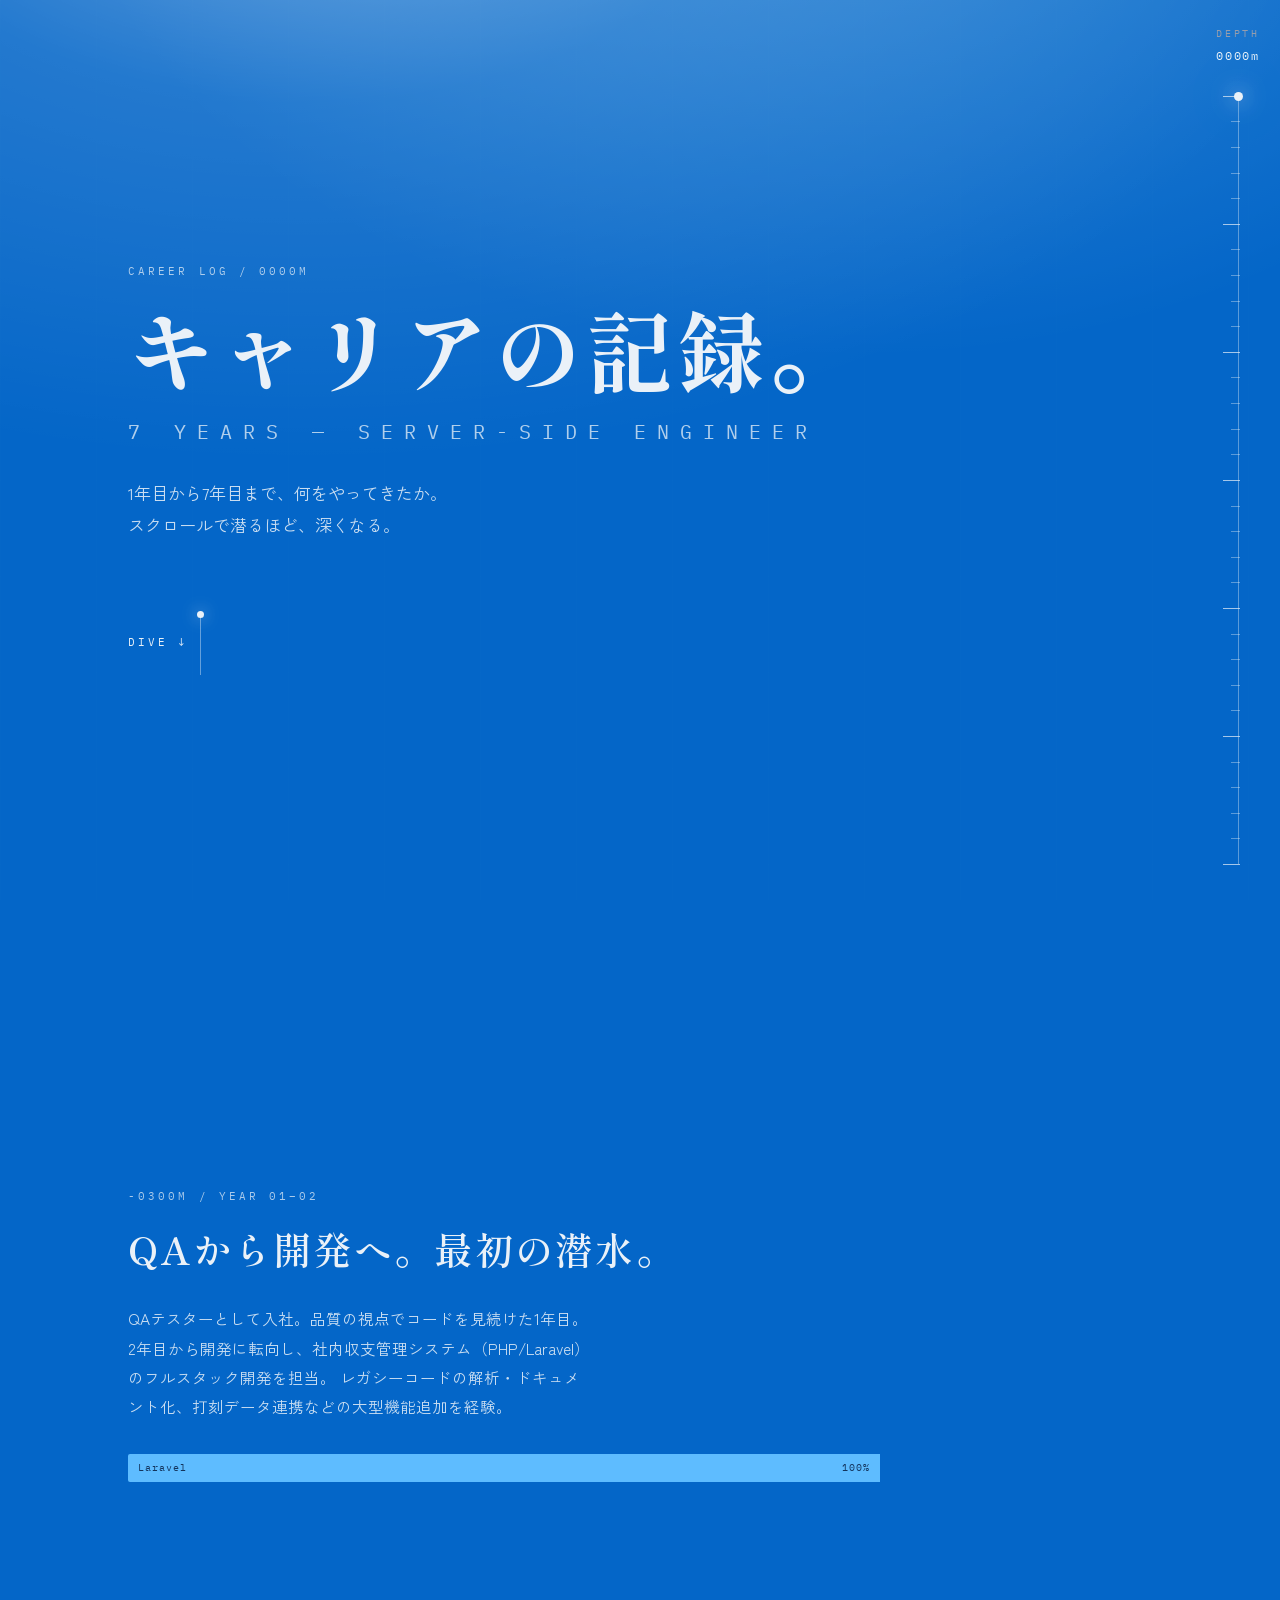
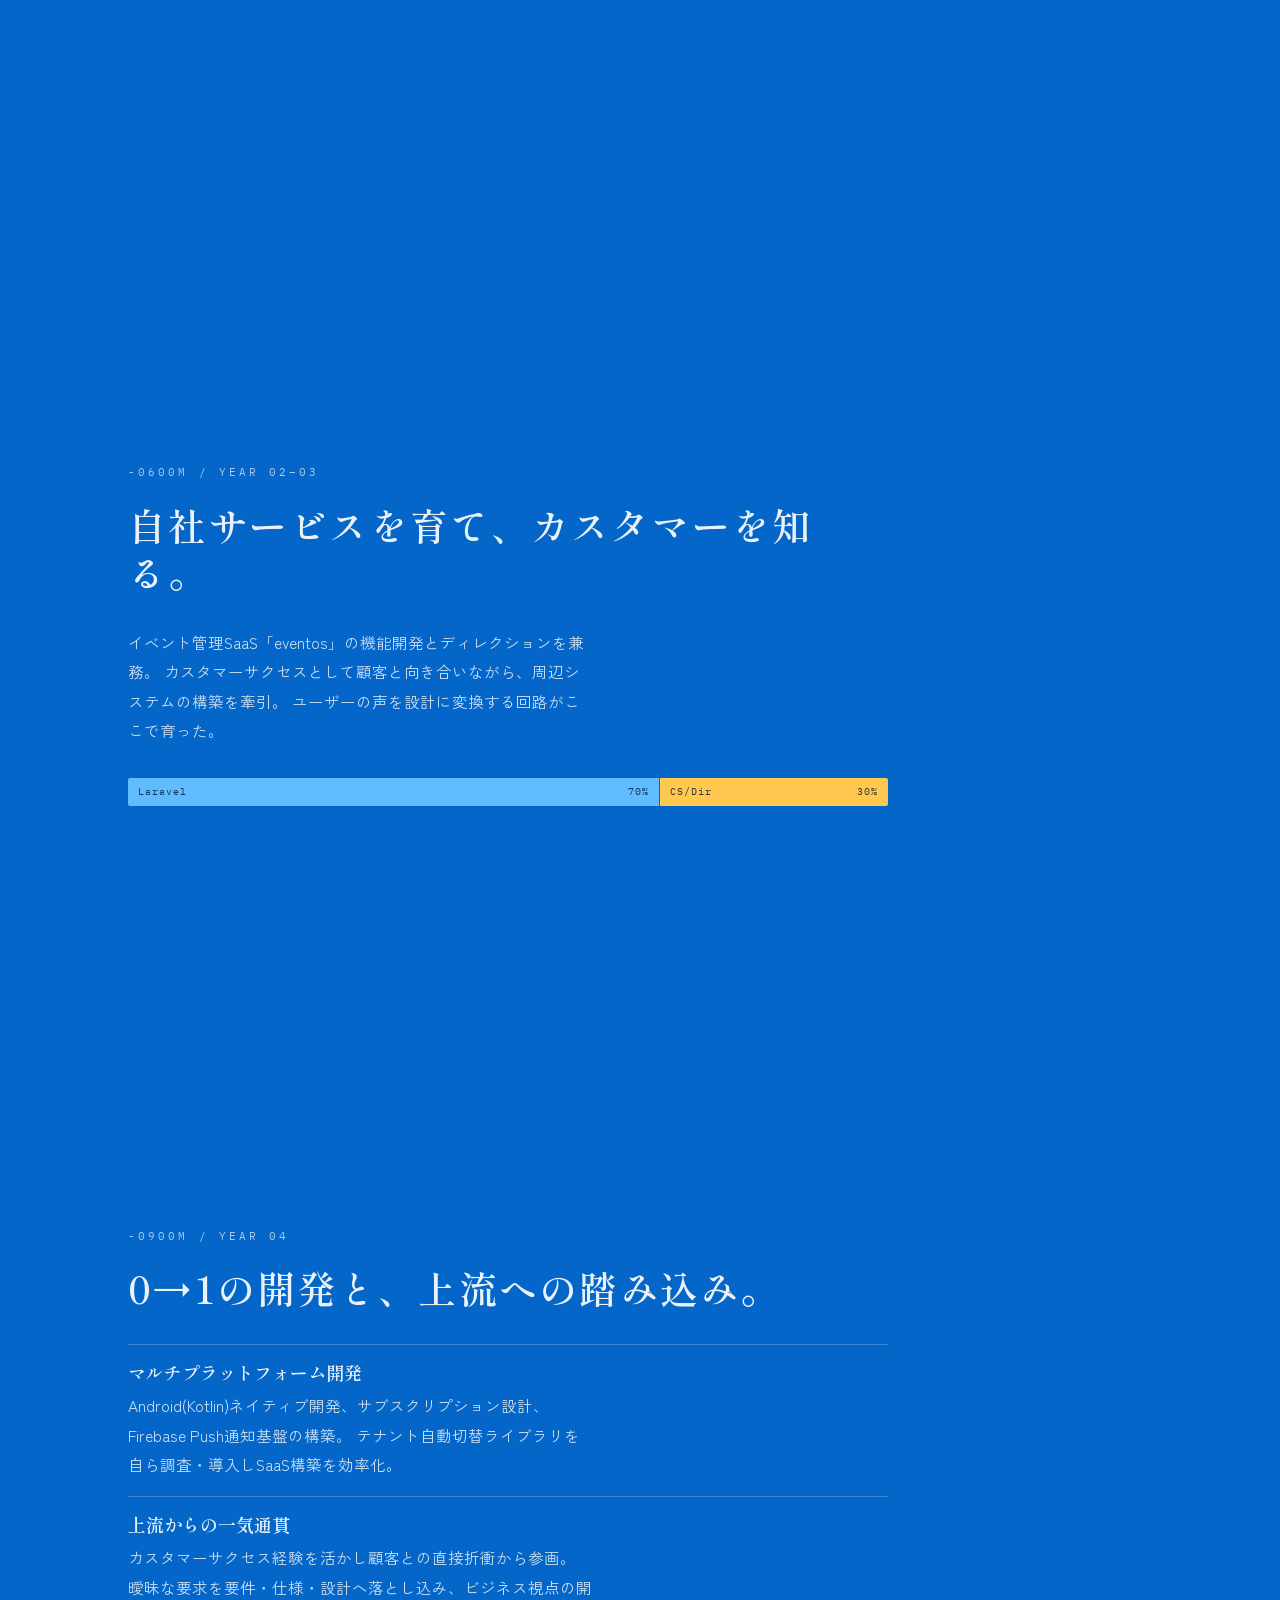
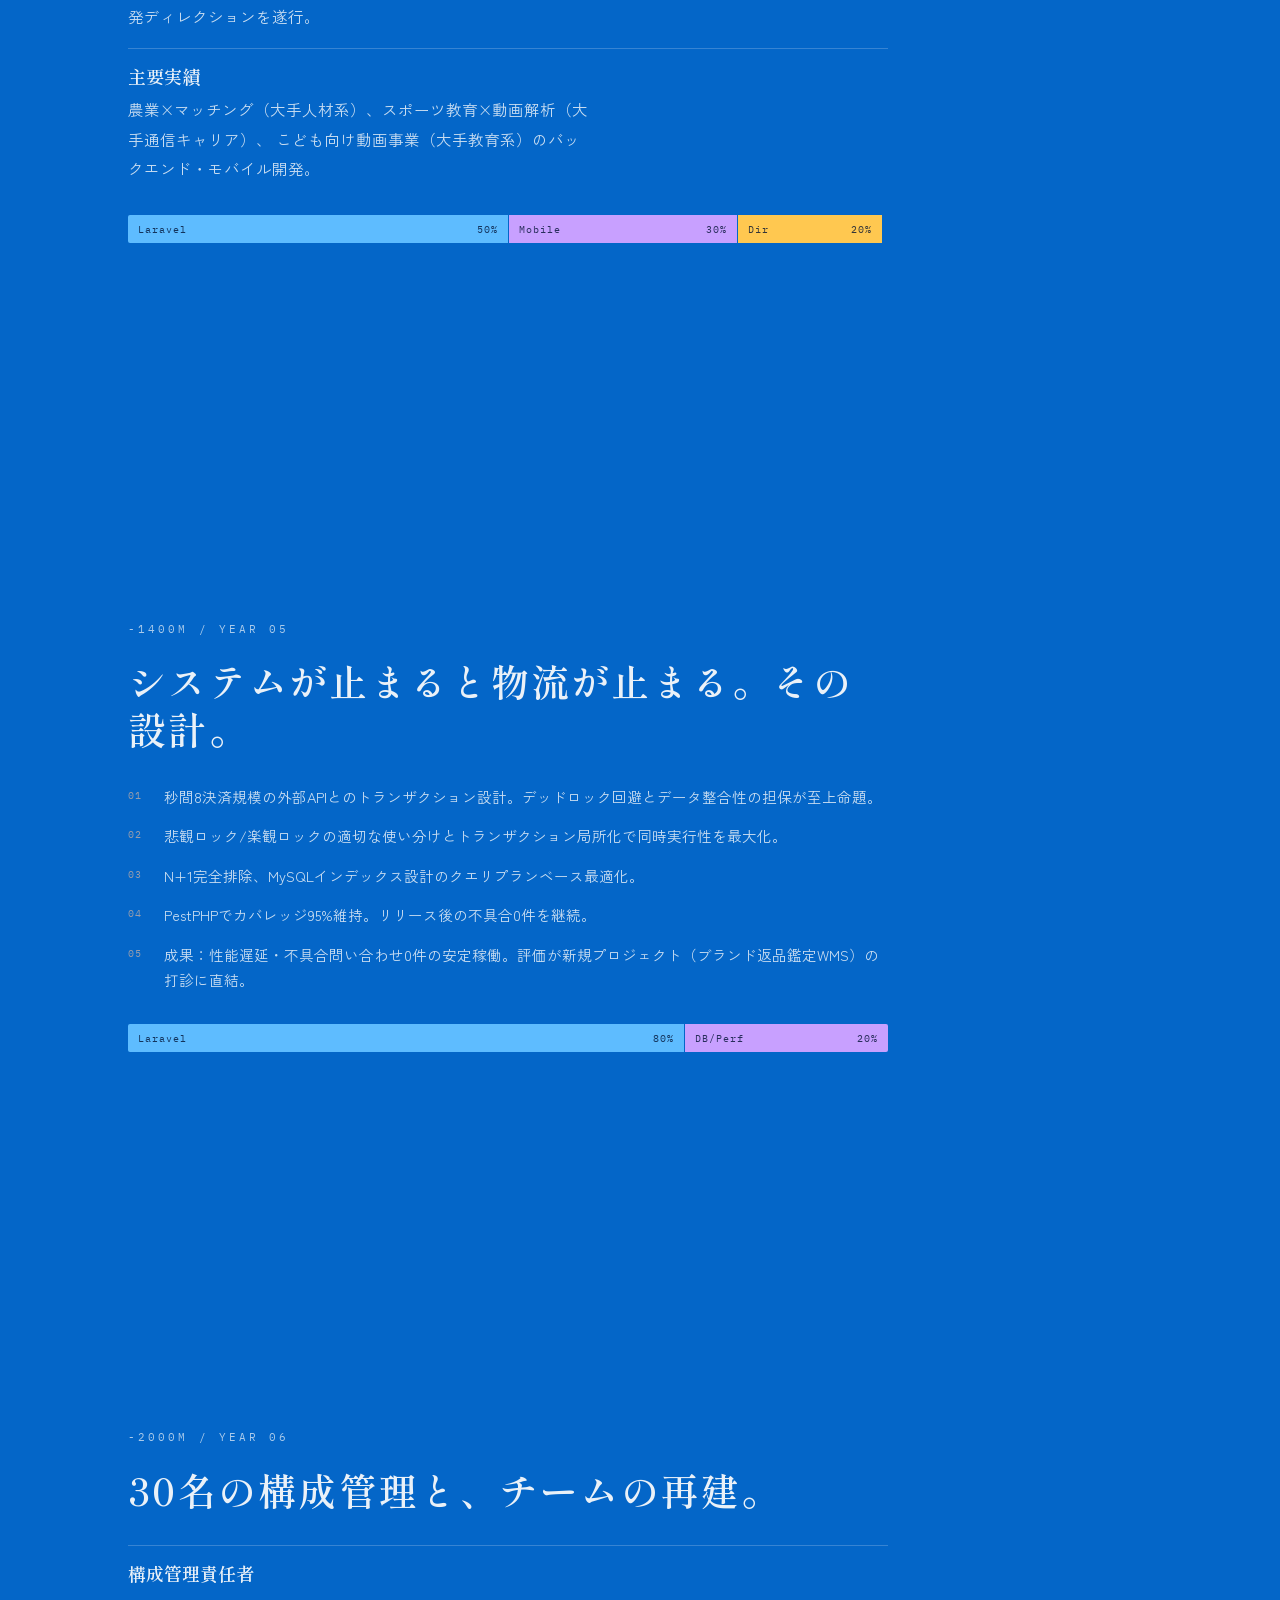
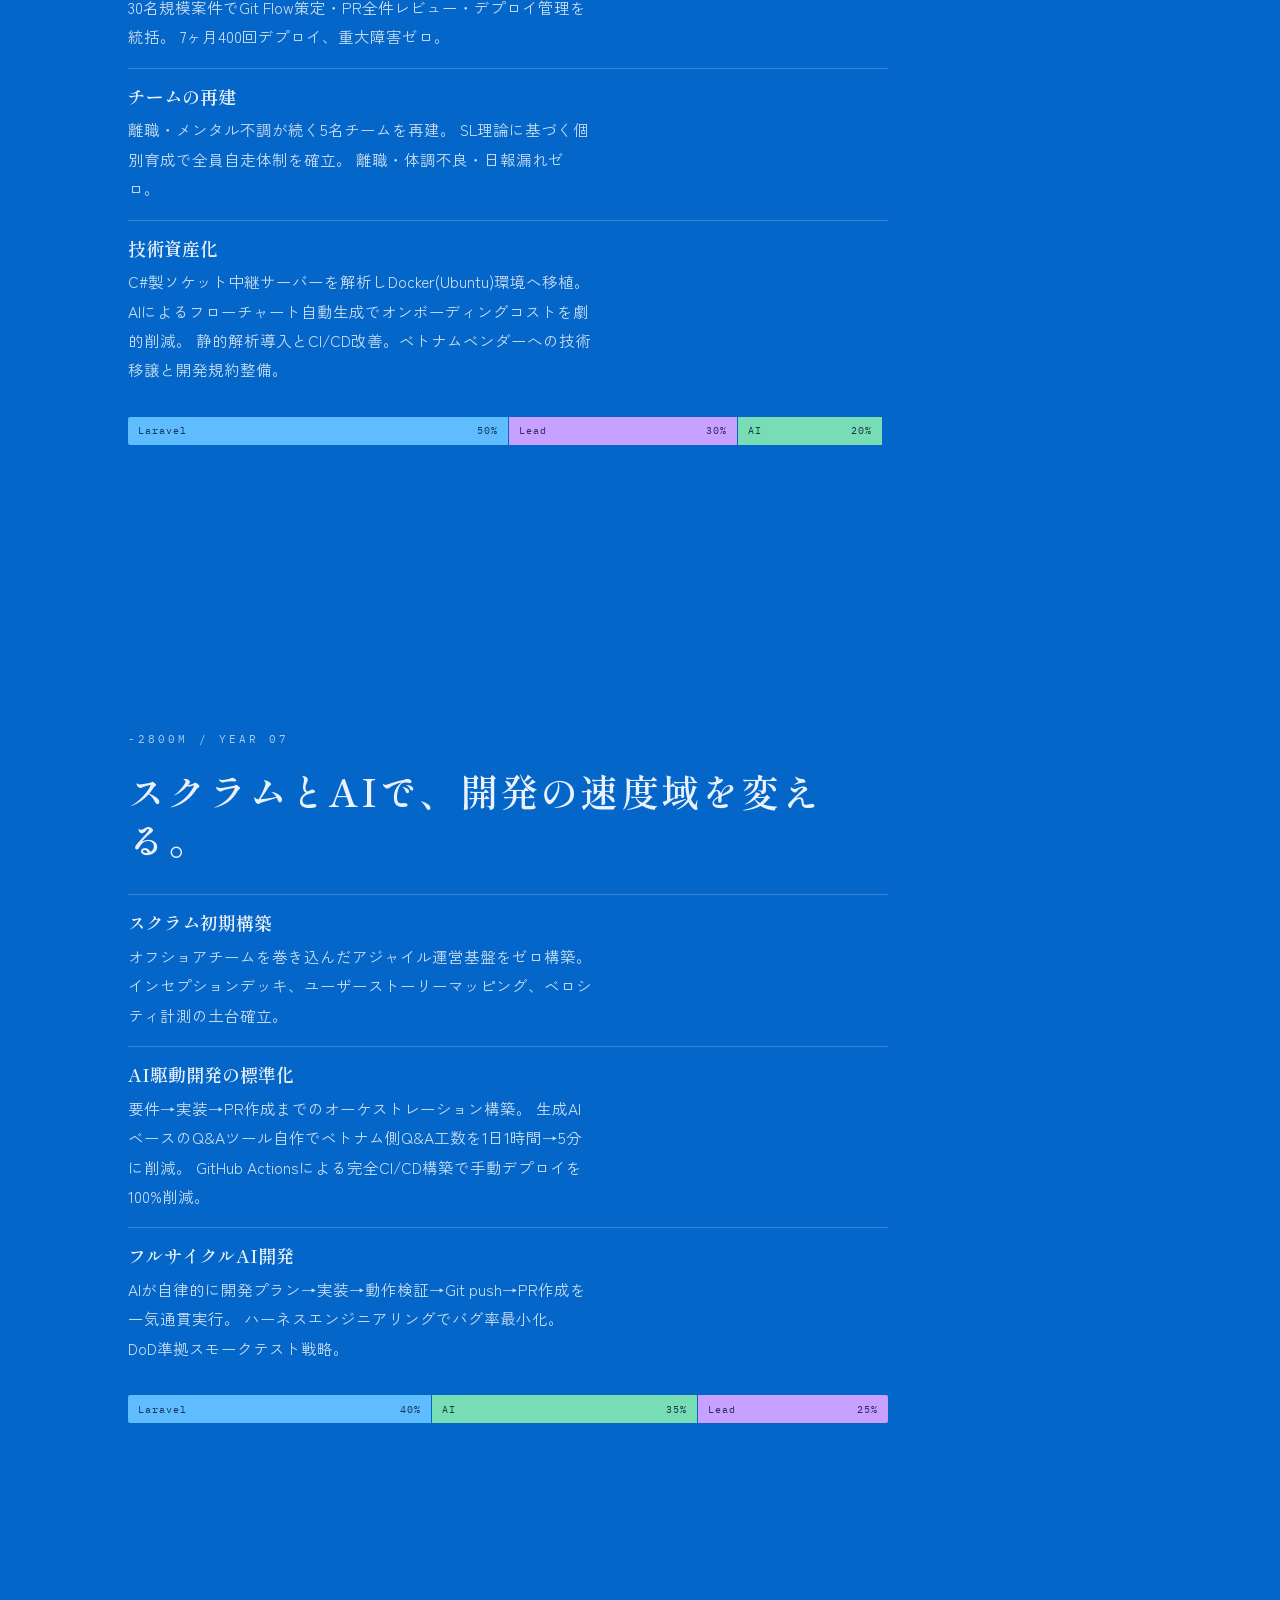
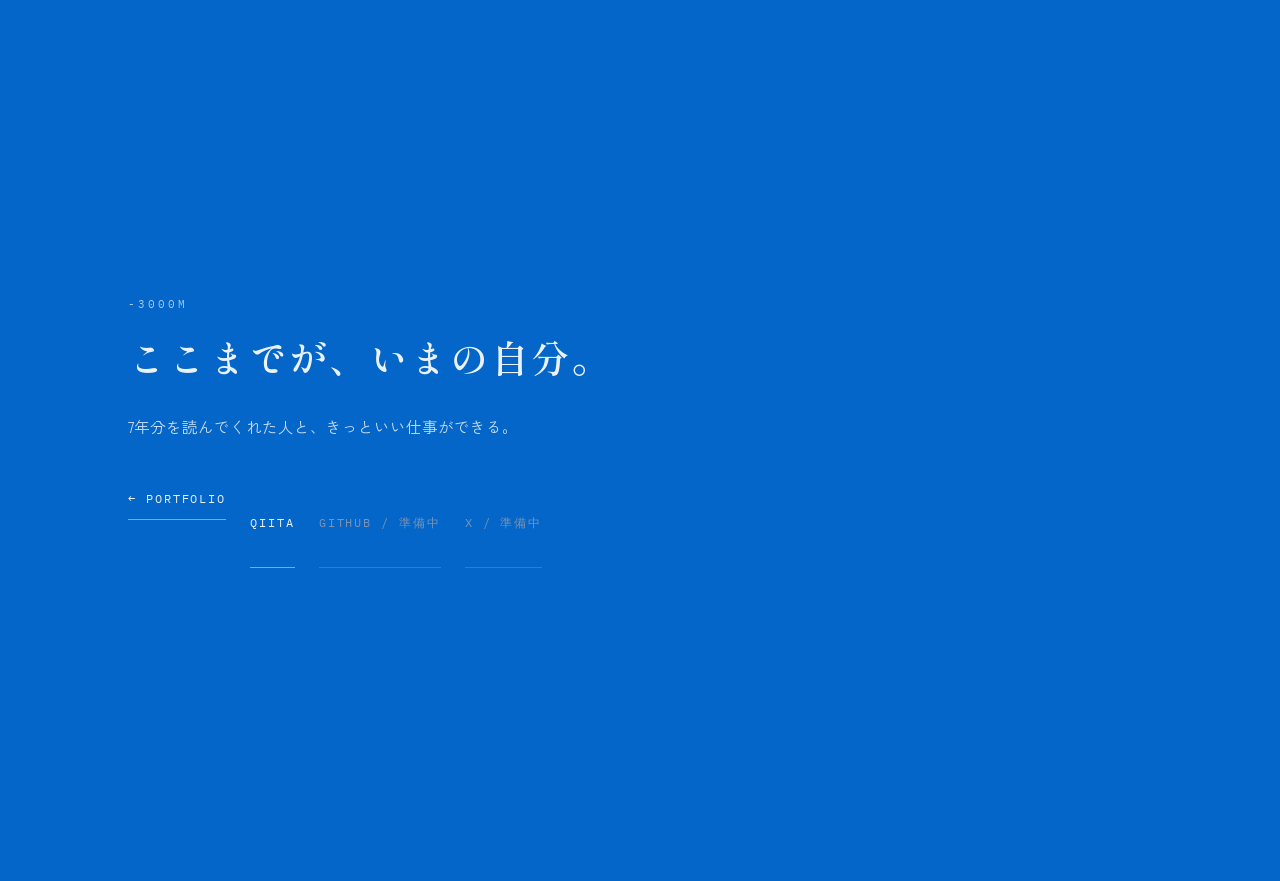
==== history.html @ 74ffa5e6 "feat(portfolio): add career history timeline with depth-based scroll experience - Add history.html w" ====
<!doctype html>
<html lang="ja">
  <head>
    <meta charset="utf-8">
    <meta name="viewport" content="width=device-width, initial-scale=1">
    <meta
      name="description"
      content="陸駆のキャリア年表。QAから始まり7年間のサーバーサイドエンジニアとしての歩み。"
    >
    <title>CAREER LOG — 陸駆 Portfolio</title>
    <link rel="preconnect" href="https://fonts.googleapis.com">
    <link rel="preconnect" href="https://fonts.gstatic.com" crossorigin>
    <link
      href="https://fonts.googleapis.com/css2?family=IBM+Plex+Mono:wght@400;500&family=Shippori+Mincho:wght@500;600;800&family=Zen+Kaku+Gothic+New:wght@400;500;700&display=swap"
      rel="stylesheet"
    >
    <link rel="stylesheet" href="./style/styles.css?v=hist">
    <link rel="stylesheet" href="./style/history.css?v=hist">
  </head>
  <body>
    <canvas id="marine-snow" aria-hidden="true"></canvas>
    <div class="sun-rays" aria-hidden="true"></div>

    <aside class="dive-meter" aria-label="現在の深度">
      <div class="meter-readout">
        <span class="meter-label">DEPTH</span>
        <span id="depth-value">0000m</span>
      </div>
      <div class="meter-track" aria-hidden="true">
        <div class="meter-ticks"></div>
        <div id="depth-marker" class="depth-marker"></div>
      </div>
    </aside>

    <main>

      <!-- ── Section 0: Hero ──────────────────────────────────────── -->
      <section class="section hero" id="surface" data-depth="0" aria-labelledby="career-title">
        <div class="content hero-content reveal">
          <p class="kicker">CAREER LOG / 0000M</p>
          <h1 id="career-title">キャリアの記録。</h1>
          <p class="hero-sub">7 YEARS — SERVER-SIDE ENGINEER</p>
          <p class="lead">
            1年目から7年目まで、何をやってきたか。<br>スクロールで潜るほど、深くなる。
          </p>
          <a class="dive-cue" href="#year-1" aria-label="Year 01へ進む">
            <span>DIVE ↓</span>
            <i aria-hidden="true"></i>
          </a>
        </div>
      </section>

      <!-- ── Section 1: Year 01–02 ─────────────────────────────────── -->
      <section class="section" id="year-1" data-depth="300" aria-labelledby="year1-title">
        <div class="content reveal">
          <p class="depth-tag">-0300M / YEAR 01–02</p>
          <h2 id="year1-title">QAから開発へ。最初の潜水。</h2>
          <p>
            QAテスターとして入社。品質の視点でコードを見続けた1年目。
            2年目から開発に転向し、社内収支管理システム（PHP/Laravel）のフルスタック開発を担当。
            レガシーコードの解析・ドキュメント化、打刻データ連携などの大型機能追加を経験。
          </p>

          <div class="year-stack" data-year="1" aria-label="スキル比率">
            <div class="year-stack-bar" role="img" aria-label="Laravel 100%">
              <!-- --pct:100にすると文字列が表示されない -->
              <div class="year-stack-seg" style="--pct:99; --c:0" data-label="Laravel">
                <span>Laravel</span><span>100%</span>
              </div>
            </div>
          </div>
        </div>
      </section>

      <!-- ── Section 2: Year 02–03 ─────────────────────────────────── -->
      <section class="section" id="year-2" data-depth="600" aria-labelledby="year2-title">
        <div class="content reveal">
          <p class="depth-tag">-0600M / YEAR 02–03</p>
          <h2 id="year2-title">自社サービスを育て、カスタマーを知る。</h2>
          <p>
            イベント管理SaaS「eventos」の機能開発とディレクションを兼務。
            カスタマーサクセスとして顧客と向き合いながら、周辺システムの構築を牽引。
            ユーザーの声を設計に変換する回路がここで育った。
          </p>

          <div class="year-stack" data-year="2" aria-label="スキル比率">
            <div class="year-stack-bar" role="img" aria-label="Laravel 70%, CS/Dir 30%">
              <div class="year-stack-seg" style="--pct:70; --c:0" data-label="Laravel">
                <span>Laravel</span><span>70%</span>
              </div>
              <div class="year-stack-seg" style="--pct:30; --c:2" data-label="CS/Dir">
                <span>CS/Dir</span><span>30%</span>
              </div>
            </div>
          </div>
        </div>
      </section>

      <!-- ── Section 3: Year 04 ────────────────────────────────────── -->
      <section class="section" id="year-3" data-depth="900" aria-labelledby="year3-title">
        <div class="content reveal">
          <p class="depth-tag">-0900M / YEAR 04</p>
          <h2 id="year3-title">0→1の開発と、上流への踏み込み。</h2>

          <div class="year-topics" aria-label="4年目のトピック">
            <article class="year-topic">
              <h3>マルチプラットフォーム開発</h3>
              <p>
                Android(Kotlin)ネイティブ開発、サブスクリプション設計、Firebase Push通知基盤の構築。
                テナント自動切替ライブラリを自ら調査・導入しSaaS構築を効率化。
              </p>
            </article>
            <article class="year-topic">
              <h3>上流からの一気通貫</h3>
              <p>
                カスタマーサクセス経験を活かし顧客との直接折衝から参画。
                曖昧な要求を要件・仕様・設計へ落とし込み、ビジネス視点の開発ディレクションを遂行。
              </p>
            </article>
            <article class="year-topic">
              <h3>主要実績</h3>
              <p>
                農業×マッチング（大手人材系）、スポーツ教育×動画解析（大手通信キャリア）、
                こども向け動画事業（大手教育系）のバックエンド・モバイル開発。
              </p>
            </article>
          </div>

          <div class="year-stack" data-year="3" aria-label="スキル比率">
            <div class="year-stack-bar" role="img" aria-label="Laravel 50%, Mobile 30%, Dir 20%">
              <div class="year-stack-seg" style="--pct:50; --c:0" data-label="Laravel">
                <span>Laravel</span><span>50%</span>
              </div>
              <div class="year-stack-seg" style="--pct:30; --c:3" data-label="Mobile">
                <span>Mobile</span><span>30%</span>
              </div>
              <div class="year-stack-seg" style="--pct:19; --c:2" data-label="Dir">
                <span>Dir</span><span>20%</span>
              </div>
            </div>
          </div>
        </div>
      </section>

      <!-- ── Section 4: Year 05 ────────────────────────────────────── -->
      <section class="section" id="year-4" data-depth="1400" aria-labelledby="year4-title">
        <div class="content reveal">
          <p class="depth-tag">-1400M / YEAR 05</p>
          <h2 id="year4-title">システムが止まると物流が止まる。その設計。</h2>

          <ol class="year-list" aria-label="5年目の主な取り組み">
            <li>秒間8決済規模の外部APIとのトランザクション設計。デッドロック回避とデータ整合性の担保が至上命題。</li>
            <li>悲観ロック/楽観ロックの適切な使い分けとトランザクション局所化で同時実行性を最大化。</li>
            <li>N+1完全排除、MySQLインデックス設計のクエリプランベース最適化。</li>
            <li>PestPHPでカバレッジ95%維持。リリース後の不具合0件を継続。</li>
            <li>成果：性能遅延・不具合問い合わせ0件の安定稼働。評価が新規プロジェクト（ブランド返品鑑定WMS）の打診に直結。</li>
          </ol>

          <div class="year-stack" data-year="4" aria-label="スキル比率">
            <div class="year-stack-bar" role="img" aria-label="Laravel 80%, DB/Perf 20%">
              <div class="year-stack-seg" style="--pct:80; --c:0" data-label="Laravel">
                <span>Laravel</span><span>80%</span>
              </div>
              <div class="year-stack-seg" style="--pct:29; --c:3" data-label="DB/Perf">
                <span>DB/Perf</span><span>20%</span>
              </div>
            </div>
          </div>
        </div>
      </section>

      <!-- ── Section 5: Year 06 ────────────────────────────────────── -->
      <section class="section" id="year-5" data-depth="2000" aria-labelledby="year5-title">
        <div class="content reveal">
          <p class="depth-tag">-2000M / YEAR 06</p>
          <h2 id="year5-title">30名の構成管理と、チームの再建。</h2>

          <div class="year-topics" aria-label="6年目のトピック">
            <article class="year-topic">
              <h3>構成管理責任者</h3>
              <p>
                30名規模案件でGit Flow策定・PR全件レビュー・デプロイ管理を統括。
                7ヶ月400回デプロイ、重大障害ゼロ。
              </p>
            </article>
            <article class="year-topic">
              <h3>チームの再建</h3>
              <p>
                離職・メンタル不調が続く5名チームを再建。
                SL理論に基づく個別育成で全員自走体制を確立。
                離職・体調不良・日報漏れゼロ。
              </p>
            </article>
            <article class="year-topic">
              <h3>技術資産化</h3>
              <p>
                C#製ソケット中継サーバーを解析しDocker(Ubuntu)環境へ移植。
                AIによるフローチャート自動生成でオンボーディングコストを劇的削減。
                静的解析導入とCI/CD改善。ベトナムベンダーへの技術移譲と開発規約整備。
              </p>
            </article>
          </div>

          <div class="year-stack" data-year="5" aria-label="スキル比率">
            <div class="year-stack-bar" role="img" aria-label="Laravel 50%, Lead 30%, AI 20%">
              <div class="year-stack-seg" style="--pct:50; --c:0" data-label="Laravel">
                <span>Laravel</span><span>50%</span>
              </div>
              <div class="year-stack-seg" style="--pct:30; --c:3" data-label="Lead">
                <span>Lead</span><span>30%</span>
              </div>
              <div class="year-stack-seg" style="--pct:19; --c:1" data-label="AI">
                <span>AI</span><span>20%</span>
              </div>
            </div>
          </div>
        </div>
      </section>

      <!-- ── Section 6: Year 07 ────────────────────────────────────── -->
      <section class="section" id="year-6" data-depth="2800" aria-labelledby="year6-title">
        <div class="content reveal">
          <p class="depth-tag">-2800M / YEAR 07</p>
          <h2 id="year6-title">スクラムとAIで、開発の速度域を変える。</h2>

          <div class="year-topics" aria-label="7年目のトピック">
            <article class="year-topic">
              <h3>スクラム初期構築</h3>
              <p>
                オフショアチームを巻き込んだアジャイル運営基盤をゼロ構築。
                インセプションデッキ、ユーザーストーリーマッピング、ベロシティ計測の土台確立。
              </p>
            </article>
            <article class="year-topic">
              <h3>AI駆動開発の標準化</h3>
              <p>
                要件→実装→PR作成までのオーケストレーション構築。
                生成AIベースのQ&amp;Aツール自作でベトナム側Q&amp;A工数を1日1時間→5分に削減。
                GitHub Actionsによる完全CI/CD構築で手動デプロイを100%削減。
              </p>
            </article>
            <article class="year-topic">
              <h3>フルサイクルAI開発</h3>
              <p>
                AIが自律的に開発プラン→実装→動作検証→Git push→PR作成を一気通貫実行。
                ハーネスエンジニアリングでバグ率最小化。DoD準拠スモークテスト戦略。
              </p>
            </article>
          </div>

          <div class="year-stack" data-year="6" aria-label="スキル比率">
            <div class="year-stack-bar" role="img" aria-label="Laravel 40%, AI 35%, Lead 25%">
              <div class="year-stack-seg" style="--pct:40; --c:0" data-label="Laravel">
                <span>Laravel</span><span>40%</span>
              </div>
              <div class="year-stack-seg" style="--pct:35; --c:1" data-label="AI">
                <span>AI</span><span>35%</span>
              </div>
              <div class="year-stack-seg" style="--pct:25; --c:3" data-label="Lead">
                <span>Lead</span><span>25%</span>
              </div>
            </div>
          </div>
        </div>
      </section>

      <!-- ── Footer: Contact ──────────────────────────────────────── -->
      <section class="section" id="contact-history" data-depth="3000" aria-labelledby="contact-history-title">
        <div class="content reveal">
          <p class="depth-tag">-3000M</p>
          <h2 id="contact-history-title">ここまでが、いまの自分。</h2>
          <p>7年分を読んでくれた人と、きっといい仕事ができる。</p>

          <nav class="links" aria-label="ページリンク">
            <a href="./index.html" class="back-link" aria-label="ポートフォリオトップへ戻る">← PORTFOLIO</a>
            <a href="https://qiita.com/dialog-riku" target="_blank" rel="noreferrer">QIITA</a>
            <span aria-disabled="true">GITHUB / 準備中</span>
            <span aria-disabled="true">X / 準備中</span>
          </nav>
        </div>
      </section>

    </main>

    <script src="./js/script.js?v=hist"></script>
    <script>
      // year-stack アニメーション
      document.querySelectorAll('.year-stack-seg').forEach(el => {
        el.classList.add('before-animate');
      });
      const stackObs = new IntersectionObserver((entries) => {
        entries.forEach(entry => {
          if (entry.isIntersecting) {
            entry.target.querySelectorAll('.year-stack-seg').forEach(seg => {
              seg.classList.remove('before-animate');
            });
            stackObs.unobserve(entry.target);
          }
        });
      }, { threshold: 0.3 });
      document.querySelectorAll('.year-stack').forEach(el => stackObs.observe(el));
    </script>
  </body>
</html>
---- style/styles.css ----
:root {
  --surface: #0466c8;
  --shallow: #0353a4;
  --photic: #023e7d;
  --meso: #002855;
  --bathy: #001845;
  --floor: #001233;
  --muted-1: #33415c;
  --muted-2: #5c677d;
  --muted-3: #7d8597;
  --muted-4: #979dac;
  --ink: #eaf1f8;
  --ink-body: rgba(234, 241, 248, 0.86);
  --ink-soft: rgba(234, 241, 248, 0.72);
  --line: rgba(234, 241, 248, 0.22);
  --panel: rgba(0, 18, 51, 0.24);
  --meter-width: 84px;
  color-scheme: dark;
}

* {
  box-sizing: border-box;
}

html {
  scroll-behavior: smooth;
  scroll-snap-type: y proximity;
}

body {
  margin: 0;
  min-width: 320px;
  background: var(--surface);
  color: var(--ink);
  font-family: "Zen Kaku Gothic New", system-ui, sans-serif;
  font-size: 15.5px;
  line-height: 1.9;
  overflow-x: hidden;
  transition: background-color 0.18s linear;
}

body.is-in-sky {
  color-scheme: light;
}

body::before {
  position: fixed;
  inset: 0;
  z-index: -3;
  content: "";
  background:
    linear-gradient(90deg, rgba(234, 241, 248, 0.06) 1px, transparent 1px),
    linear-gradient(180deg, rgba(234, 241, 248, 0.04) 1px, transparent 1px);
  background-size: 96px 96px;
  opacity: 0.18;
  pointer-events: none;
}

a {
  color: inherit;
  text-decoration: none;
}

a:focus-visible,
button:focus-visible {
  outline: 2px solid var(--ink);
  outline-offset: 4px;
}

p {
  max-width: 58ch;
  margin: 0 0 1.35rem;
  color: var(--ink-body);
}

strong {
  color: var(--ink);
  font-weight: 700;
}

h1,
h2,
h3 {
  margin: 0;
  color: var(--ink);
  font-family: "Shippori Mincho", serif;
  font-weight: 600;
  line-height: 1.25;
}

h1 {
  font-size: clamp(44px, 8vw, 104px);
  font-weight: 800;
  letter-spacing: 0.04em;
  line-height: 1.08;
}

h2 {
  max-width: 760px;
  margin-bottom: 2rem;
  font-size: clamp(26px, 3.4vw, 38px);
  letter-spacing: 0.06em;
}

h3 {
  margin-bottom: 0.65rem;
  font-size: 21px;
}

main {
  position: relative;
  z-index: 1;
}

.section {
  min-height: 100vh;
  padding: 14vh calc(12vw + var(--meter-width)) 14vh 10vw;
  display: grid;
  align-items: center;
}

.content {
  width: min(760px, 100%);
}

.split {
  width: min(980px, 100%);
  display: grid;
  grid-template-columns: minmax(0, 1fr) minmax(260px, 340px);
  gap: clamp(36px, 7vw, 84px);
  align-items: start;
}

.kicker,
.depth-tag,
.hero-sub,
.meter-label,
.meter-readout,
.work-index,
.chips,
.links,
.ai-flow span,
.sky-principles span {
  font-family: "IBM Plex Mono", ui-monospace, monospace;
}

.kicker,
.depth-tag {
  margin-bottom: 1.1rem;
  color: var(--ink-soft);
  font-size: 11px;
  letter-spacing: 0.28em;
}

.hero {
  scroll-snap-align: start;
}

.sky {
  --ink: #10243a;
  --ink-body: rgba(16, 36, 58, 0.78);
  --ink-soft: rgba(16, 36, 58, 0.55);
  --line: rgba(16, 36, 58, 0.18);
  position: fixed;
  inset: 0;
  z-index: 20;
  display: grid;
  align-items: center;
  padding: 14vh calc(12vw + var(--meter-width)) 14vh 10vw;
  /* 初期状態：画面上に隠れている */
  transform: translateY(-100%);
  will-change: transform;
  background:
    linear-gradient(
      180deg,
      rgba(255, 255, 255, 1) 0%,
      rgba(246, 251, 255, 1) 50%,
      rgba(209, 233, 248, 1) 80%,
      rgba(160, 210, 248, 1) 100%
    ),
    linear-gradient(90deg, rgba(16, 36, 58, 0.05) 1px, transparent 1px),
    linear-gradient(180deg, rgba(16, 36, 58, 0.04) 1px, transparent 1px);
  background-size:
    auto,
    112px 112px,
    112px 112px;
}

/* sky が完全に表示された状態 */
.sky.is-landing {
  transform: translateY(0);
}

/* hero との境目グラデーション：sky の底辺に */
.sky::after {
  position: absolute;
  right: 0;
  bottom: -80px;
  left: 0;
  height: 80px;
  content: "";
  overflow: visible;
  background: linear-gradient(
    180deg,
    rgba(160, 210, 248, 0.85) 0%,
    rgba(4, 102, 200, 0) 100%
  );
  pointer-events: none;
}

.sky-content {
  width: min(900px, 100%);
  z-index: 1;
  opacity: 0;
  transform: translateY(20px);
  transition:
    opacity 0.5s ease,
    transform 0.5s ease;
}

.sky-content.is-visible-sky {
  opacity: 1;
  transform: translateY(0);
}

.sky h2 {
  max-width: 680px;
}

.sky-lead {
  max-width: 46ch;
  font-size: clamp(17px, 2vw, 21px);
}

.sky-principles {
  display: grid;
  grid-template-columns: repeat(3, minmax(0, 1fr));
  gap: 18px;
  margin: 2.6rem 0 2rem;
}

.sky-principles article {
  border-top: 1px solid var(--line);
  padding-top: 18px;
}

.sky-principles span {
  display: inline-block;
  margin-bottom: 0.7rem;
  color: rgba(16, 36, 58, 0.48);
  font-size: 11px;
  letter-spacing: 0.22em;
}

.sky-principles h3 {
  font-size: 20px;
}

.sky-principles p {
  margin-bottom: 0;
}

.sky-note {
  max-width: 34ch;
  margin-top: 2.4rem;
  color: rgba(16, 36, 58, 0.62);
  font-family: "Shippori Mincho", serif;
  font-size: clamp(18px, 2vw, 24px);
  line-height: 1.7;
}

.hero {
  align-items: center;
  min-height: 100svh;
}

.hero-content {
  padding-top: 4vh;
}

.hero-sub {
  margin: 1.15rem 0 1.6rem;
  color: rgba(234, 241, 248, 0.75);
  font-size: clamp(15px, 1.6vw, 20px);
  letter-spacing: 0.55em;
}

.lead {
  max-width: 48ch;
  font-size: 17px;
}

.sun-rays {
  position: fixed;
  inset: -20vh -10vw auto -10vw;
  z-index: -2;
  height: 74vh;
  background:
    radial-gradient(
      ellipse at 28% 0%,
      rgba(255, 255, 255, 0.42),
      rgba(255, 255, 255, 0.12) 30%,
      transparent 68%
    ),
    radial-gradient(
      ellipse at 64% -8%,
      rgba(196, 232, 255, 0.28),
      transparent 58%
    );
  mix-blend-mode: screen;
  pointer-events: none;
  transition: opacity 0.18s linear;
}

#marine-snow {
  position: fixed;
  inset: 0;
  z-index: -1;
  width: 100vw;
  height: 100vh;
  pointer-events: none;
}

.dive-cue {
  position: relative;
  display: inline-grid;
  grid-template-columns: auto 16px;
  gap: 12px;
  align-items: center;
  margin-top: 3rem;
  color: var(--ink);
  font-family: "IBM Plex Mono", ui-monospace, monospace;
  font-size: 11px;
  letter-spacing: 0.28em;
}

.dive-cue i {
  position: relative;
  width: 1px;
  height: 64px;
  background: rgba(234, 241, 248, 0.42);
}

.dive-cue i::after {
  position: absolute;
  top: 0;
  left: -3px;
  width: 7px;
  height: 7px;
  border-radius: 50%;
  content: "";
  background: var(--ink);
  box-shadow: 0 0 16px rgba(234, 241, 248, 0.8);
  animation: dive-dot 1.8s ease-in-out infinite;
}

.dive-meter {
  position: fixed;
  top: 0;
  right: 0;
  z-index: 10;
  width: var(--meter-width);
  height: 100svh;
  display: grid;
  grid-template-rows: auto 1fr;
  justify-items: center;
  padding: 24px 0;
  pointer-events: none;
}

.meter-readout {
  display: grid;
  justify-items: center;
  gap: 2px;
  color: var(--ink);
  font-size: 12px;
  letter-spacing: 0.16em;
}

.meter-label {
  color: var(--muted-4);
  font-size: 10px;
  letter-spacing: 0.26em;
}

.meter-track {
  position: relative;
  width: 40px;
  margin-top: 28px;
  margin-bottom: 12px;
}

.meter-track::before {
  position: absolute;
  top: 0;
  bottom: 0;
  left: 50%;
  width: 1px;
  content: "";
  background: rgba(234, 241, 248, 0.38);
}

body.is-in-sky .meter-readout,
body.is-in-sky .meter-label {
  color: rgba(16, 36, 58, 0.74);
}

body.is-in-sky .meter-track::before,
body.is-in-sky .meter-ticks span {
  background: rgba(16, 36, 58, 0.34);
}

body.is-in-sky .meter-ticks span.major {
  background: rgba(16, 36, 58, 0.58);
}

body.is-in-sky .depth-marker {
  background: #10243a;
  box-shadow:
    0 0 18px rgba(255, 255, 255, 0.9),
    0 0 32px rgba(4, 102, 200, 0.26);
}

.meter-ticks {
  position: absolute;
  inset: 0;
}

.meter-ticks span {
  position: absolute;
  right: 18px;
  width: 9px;
  height: 1px;
  background: rgba(234, 241, 248, 0.38);
}

.meter-ticks span.major {
  width: 17px;
  background: rgba(234, 241, 248, 0.7);
}

.depth-marker {
  position: absolute;
  left: 50%;
  width: 9px;
  height: 9px;
  border-radius: 999px;
  background: var(--ink);
  box-shadow:
    0 0 20px rgba(234, 241, 248, 0.9),
    0 0 42px rgba(94, 188, 255, 0.75);
  transform: translate(-4px, -4px);
}

/* ── Instrument panel (2セクション目) ───────────────────────────── */

.about-content {
  width: min(860px, 100%);
}

.instrument-panel {
  margin: 2.4rem 0 2rem;
  border: 1px solid var(--line);
  background: var(--panel);
}

/* ゲージ行（ドーナツ＋凡例） */
.gauges {
  display: grid;
  grid-template-columns: 160px 1fr;
  gap: 28px;
  align-items: center;
  padding: 24px 28px;
  border-bottom: 1px solid var(--line);
}

/* ドーナツチャート */
.donut-wrap {
  position: relative;
  width: 160px;
  height: 160px;
  flex-shrink: 0;
}

.donut-chart {
  width: 160px;
  height: 160px;
  transform: rotate(-90deg);
}

/* セグメントカラー: 4色 */
:root {
  --seg-0: rgba(94, 188, 255, 1); /* LARAVEL — 青 */
  --seg-1: rgba(120, 220, 180, 1); /* AI      — 緑 */
  --seg-2: rgba(255, 200, 80, 1); /* DESIGN  — 黄 */
  --seg-3: rgba(200, 160, 255, 1); /* LEAD    — 紫 */
}

.donut-seg {
  fill: none;
  stroke-width: 22;
  stroke-linecap: butt;
  /* circumference = 2π×56 ≈ 351.86 */
  stroke-dasharray: 0 351.86; /* JS でアニメーション */
  transition:
    stroke-dasharray 1.2s cubic-bezier(0.16, 1, 0.3, 1),
    stroke-dashoffset 1.2s cubic-bezier(0.16, 1, 0.3, 1),
    opacity 0.2s;
}

.donut-seg:nth-child(1) {
  stroke: var(--seg-0);
}
.donut-seg:nth-child(2) {
  stroke: var(--seg-1);
}
.donut-seg:nth-child(3) {
  stroke: var(--seg-2);
}
.donut-seg:nth-child(4) {
  stroke: var(--seg-3);
}

.donut-seg:not(.is-active) {
  opacity: 0.35;
}

.donut-seg.is-active {
  opacity: 1;
}

/* 中央テキスト */
.donut-center {
  position: absolute;
  inset: 0;
  display: flex;
  flex-direction: column;
  align-items: center;
  justify-content: center;
  gap: 3px;
  pointer-events: none;
}

.donut-pct {
  color: var(--ink);
  font-family: "IBM Plex Mono", ui-monospace, monospace;
  font-size: 22px;
  font-weight: 500;
  letter-spacing: 0.02em;
  line-height: 1;
}

.donut-name {
  color: var(--muted-4);
  font-family: "IBM Plex Mono", ui-monospace, monospace;
  font-size: 9px;
  letter-spacing: 0.22em;
}

/* 凡例 */
.donut-legend {
  display: grid;
  gap: 6px;
}

.legend-item {
  display: flex;
  align-items: center;
  gap: 10px;
  padding: 8px 10px;
  background: none;
  border: 1px solid transparent;
  color: var(--ink-body);
  font-family: "IBM Plex Mono", ui-monospace, monospace;
  font-size: 11px;
  letter-spacing: 0.14em;
  cursor: pointer;
  transition:
    background 0.15s,
    border-color 0.15s;
  text-align: left;
}

.legend-item:hover {
  background: rgba(234, 241, 248, 0.04);
}

.legend-item.is-active {
  border-color: var(--line);
  background: rgba(234, 241, 248, 0.05);
  color: var(--ink);
}

.legend-dot {
  width: 8px;
  height: 8px;
  border-radius: 50%;
  flex-shrink: 0;
}

.legend-dot[style="--c:0"] {
  background: var(--seg-0);
}
.legend-dot[style="--c:1"] {
  background: var(--seg-1);
}
.legend-dot[style="--c:2"] {
  background: var(--seg-2);
}
.legend-dot[style="--c:3"] {
  background: var(--seg-3);
}

.legend-pct {
  margin-left: auto;
  color: var(--muted-4);
  font-size: 10px;
}

/* 詳細パネル */
.gauge-panels {
  padding: 24px 28px 28px;
}

.gauge-panel {
  display: none;
}

.gauge-panel.is-active {
  display: block;
  animation: panel-in 0.3s ease;
}

@keyframes panel-in {
  from {
    opacity: 0;
    transform: translateY(6px);
  }
  to {
    opacity: 1;
    transform: translateY(0);
  }
}

.gauge-panel-title {
  margin: 0 0 14px;
  color: var(--ink);
  font-family: "IBM Plex Mono", ui-monospace, monospace;
  font-size: 11px;
  letter-spacing: 0.18em;
  max-width: none;
}

.gauge-panel-list {
  list-style: none;
  padding: 0;
  margin: 0 0 16px;
  display: grid;
  gap: 8px;
}

.gauge-panel-list li {
  padding-left: 16px;
  position: relative;
  color: var(--ink-body);
  font-size: 14px;
  line-height: 1.65;
}

.gauge-panel-list li::before {
  content: "—";
  position: absolute;
  left: 0;
  color: rgba(94, 188, 255, 0.55);
  font-family: "IBM Plex Mono", ui-monospace, monospace;
  font-size: 11px;
  top: 2px;
}

.gauge-panel-chips {
  list-style: none;
  padding: 0;
  margin: 0;
  display: flex;
  flex-wrap: wrap;
  gap: 8px;
}

.gauge-panel-chips li {
  border: 1px solid rgba(94, 188, 255, 0.28);
  padding: 4px 10px;
  color: rgba(94, 188, 255, 0.75);
  font-family: "IBM Plex Mono", ui-monospace, monospace;
  font-size: 10px;
  letter-spacing: 0.1em;
}

@media (max-width: 720px) {
  .gauges {
    grid-template-columns: 1fr;
    justify-items: center;
  }

  .gauge-panels {
    padding: 20px;
  }
}

/* ── /Instrument panel ───────────────────────────────────────────── */

.facts {
  margin: 0.25rem 0 0;
  border-top: 1px solid var(--line);
  color: var(--ink);
}

.facts div {
  display: grid;
  grid-template-columns: 88px minmax(0, 1fr);
  gap: 20px;
  padding: 14px 0;
  border-bottom: 1px solid var(--line);
}

.facts dt {
  color: var(--muted-4);
  font-family: "IBM Plex Mono", ui-monospace, monospace;
  font-size: 11px;
  letter-spacing: 0.22em;
}

.facts dd {
  margin: 0;
  color: var(--ink-body);
  line-height: 1.65;
}

.thought-grid,
.ai-flow {
  display: grid;
  gap: 16px;
  margin: 2.2rem 0;
}

.thought-grid {
  grid-template-columns: repeat(3, minmax(0, 1fr));
}

.thought-grid article,
.ai-flow article,
.work-item {
  border-top: 1px solid var(--line);
  padding-top: 18px;
}

.thought-grid p,
.ai-flow p,
.work-item p {
  margin-bottom: 0;
}

.chips {
  display: flex;
  flex-wrap: wrap;
  gap: 10px;
  padding: 0;
  margin: 2rem 0 0;
  list-style: none;
}

.chips li {
  min-height: 34px;
  display: inline-flex;
  align-items: center;
  border: 1px solid rgba(151, 157, 172, 0.62);
  padding: 6px 10px;
  color: rgba(234, 241, 248, 0.8);
  font-size: 11px;
  letter-spacing: 0.12em;
}

.work-list {
  display: grid;
  gap: 28px;
}

.work-item {
  display: grid;
  grid-template-columns: 56px minmax(0, 1fr);
  column-gap: 28px;
}

.work-item h3,
.work-item p:not(.work-index) {
  grid-column: 2;
}

.work-index {
  grid-row: 1 / 3;
  margin: 0;
  color: var(--muted-4);
  font-size: 12px;
  letter-spacing: 0.25em;
}

.ai-flow {
  grid-template-columns: repeat(3, minmax(0, 1fr));
}

.ai-flow span {
  display: inline-block;
  margin-bottom: 0.65rem;
  color: var(--muted-4);
  font-size: 12px;
  letter-spacing: 0.22em;
}

.text-link,
.links a,
.links span {
  min-height: 40px;
  display: inline-flex;
  align-items: center;
  border-bottom: 1px solid rgba(234, 241, 248, 0.5);
  color: var(--ink);
  font-family: "IBM Plex Mono", ui-monospace, monospace;
  font-size: 12px;
  letter-spacing: 0.16em;
}

.links {
  display: flex;
  flex-wrap: wrap;
  gap: 16px 24px;
  margin-top: 2.4rem;
}

.links span {
  border-bottom-color: rgba(151, 157, 172, 0.36);
  color: rgba(151, 157, 172, 0.82);
}

.closing {
  margin-top: 2rem;
  color: var(--ink);
  font-family: "Shippori Mincho", serif;
  font-size: clamp(20px, 2.6vw, 30px);
  line-height: 1.65;
}

.reveal {
  opacity: 0;
  transform: translateY(28px);
  transition:
    opacity 0.9s ease,
    transform 0.9s ease;
}

.reveal.is-visible {
  opacity: 1;
  transform: translateY(0);
}

@keyframes dive-dot {
  0% {
    opacity: 0;
    transform: translateY(0);
  }
  18%,
  72% {
    opacity: 1;
  }
  100% {
    opacity: 0;
    transform: translateY(58px);
  }
}

@media (max-width: 920px) {
  .thought-grid,
  .ai-flow,
  .sky-principles,
  .split {
    grid-template-columns: 1fr;
  }
}

@media (max-width: 720px) {
  :root {
    --meter-width: 56px;
  }

  body {
    font-size: 15px;
  }

  .section {
    padding: 13vh calc(22px + var(--meter-width)) 13vh 22px;
  }

  .hero-sub {
    letter-spacing: 0.32em;
  }

  .meter-readout {
    transform: rotate(90deg);
    transform-origin: center;
    margin-top: 30px;
  }

  .meter-track {
    width: 28px;
    margin-top: 62px;
  }

  .meter-ticks span {
    right: 12px;
  }

  .meter-ticks span.major {
    width: 13px;
  }

  .facts div,
  .work-item {
    grid-template-columns: 1fr;
    gap: 6px;
  }

  .work-item h3,
  .work-item p:not(.work-index) {
    grid-column: 1;
  }

  .work-index {
    grid-row: auto;
  }
}

@media (prefers-reduced-motion: reduce) {
  html {
    scroll-behavior: auto;
  }

  *,
  *::before,
  *::after {
    animation: none !important;
    transition: none !important;
  }

  .reveal {
    opacity: 1;
    transform: none;
  }

  #marine-snow {
    display: none;
  }
}
---- style/history.css ----
/* ================================================================
   history.css — キャリア年表ページ専用スタイル
   styles.css の後に読み込む
   ================================================================ */

/* ── year-stack: 横型積み上げバー ──────────────────────────────── */

#career-title {
  font-size: clamp(44px, 8vw, 88px);
}

.year-stack {
  margin: 2rem 0;
}

.year-stack-bar {
  display: flex;
  height: 28px;
  overflow: hidden;
  border-radius: 2px;
  gap: 1px;
}

.year-stack-seg {
  display: flex;
  align-items: center;
  justify-content: space-between;
  padding: 0 10px;
  width: calc(var(--pct) * 1%);
  font-family: "IBM Plex Mono", ui-monospace, monospace;
  font-size: 10px;
  letter-spacing: 0.1em;
  color: rgba(0, 18, 51, 0.8);
  white-space: nowrap;
  overflow: hidden;
  transition: width 1.2s cubic-bezier(0.16, 1, 0.3, 1);
}

/* 初期状態（アニメーション前） */
.year-stack-seg.before-animate {
  width: 0;
}

/* 色: index.html の CSS変数と対応 */
.year-stack-seg[style*="--c:0"] {
  background: rgba(94, 188, 255, 1);
} /* Laravel/Server — 青 */
.year-stack-seg[style*="--c:1"] {
  background: rgba(120, 220, 180, 1);
} /* AI             — 緑 */
.year-stack-seg[style*="--c:2"] {
  background: rgba(255, 200, 80, 1);
} /* Design/Dir     — 黄 */
.year-stack-seg[style*="--c:3"] {
  background: rgba(200, 160, 255, 1);
} /* Lead/Mobile    — 紫 */

/* セグメントが狭い場合はテキスト非表示 */
.year-stack-seg[style*="--pct:10"] span,
.year-stack-seg[style*="--pct:20"] span:first-child {
  display: none;
}

/* ── year-topics: トピックブロック ──────────────────────────────── */

.year-topics {
  display: grid;
  gap: 16px;
  margin: 2rem 0;
}

.year-topic {
  border-top: 1px solid var(--line);
  padding-top: 16px;
}

.year-topic h3 {
  font-size: 18px;
  margin-bottom: 0.5rem;
}

.year-topic p {
  margin-bottom: 0;
}

/* ── year-list: 番号付きリスト ─────────────────────────────────── */

.year-list {
  list-style: none;
  padding: 0;
  margin: 1.5rem 0;
  display: grid;
  gap: 14px;
  counter-reset: year-counter;
}

.year-list li {
  position: relative;
  padding-left: 36px;
  counter-increment: year-counter;
  color: var(--ink-body);
  font-size: 14.5px;
  line-height: 1.75;
}

.year-list li::before {
  content: counter(year-counter, decimal-leading-zero);
  position: absolute;
  left: 0;
  top: 3px;
  color: var(--muted-4);
  font-family: "IBM Plex Mono", ui-monospace, monospace;
  font-size: 10px;
  letter-spacing: 0.1em;
}

/* ── back-link ─────────────────────────────────────────────────── */

.back-link {
  display: inline-flex;
  align-items: center;
  gap: 8px;
  margin-bottom: 3rem;
  color: var(--ink-soft);
  font-family: "IBM Plex Mono", ui-monospace, monospace;
  font-size: 11px;
  letter-spacing: 0.2em;
  border-bottom: 1px solid rgba(234, 241, 248, 0.5);
  min-height: 40px;
}

.back-link:hover {
  color: var(--ink);
}

/* ── hero override for history page ───────────────────────────── */

/* h1 は history ページの hero にのみ使用 */
.hero h1 {
  margin: 0.5rem 0 0;
}

/* ── レスポンシブ ──────────────────────────────────────────────── */

@media (max-width: 720px) {
  .year-stack-seg {
    font-size: 9px;
    padding: 0 6px;
  }

  .year-topic h3 {
    font-size: 16px;
  }

  .year-list li {
    font-size: 14px;
  }
}

/* ── prefers-reduced-motion: アニメーション無効時 ──────────────── */

@media (prefers-reduced-motion: reduce) {
  .year-stack-seg.before-animate {
    width: calc(var(--pct) * 1%);
  }

  .year-stack-seg {
    transition: none !important;
  }
}
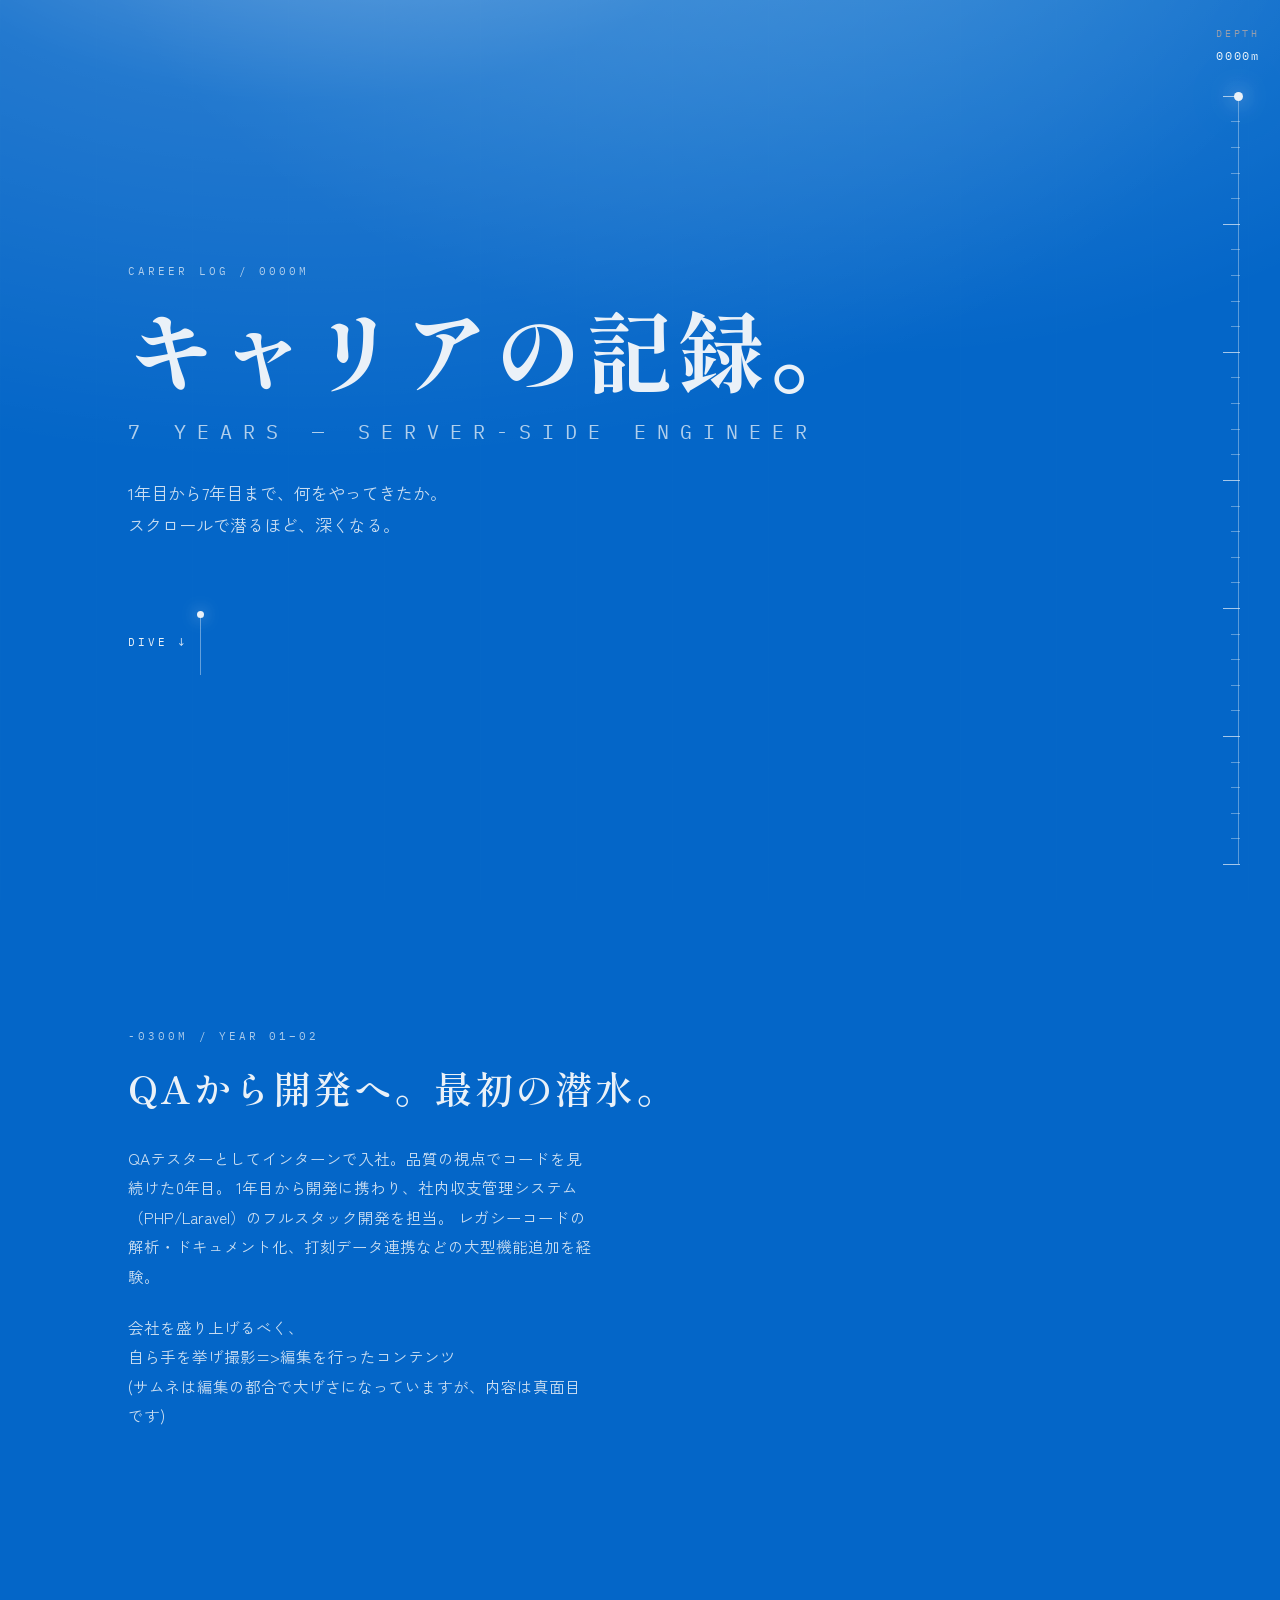
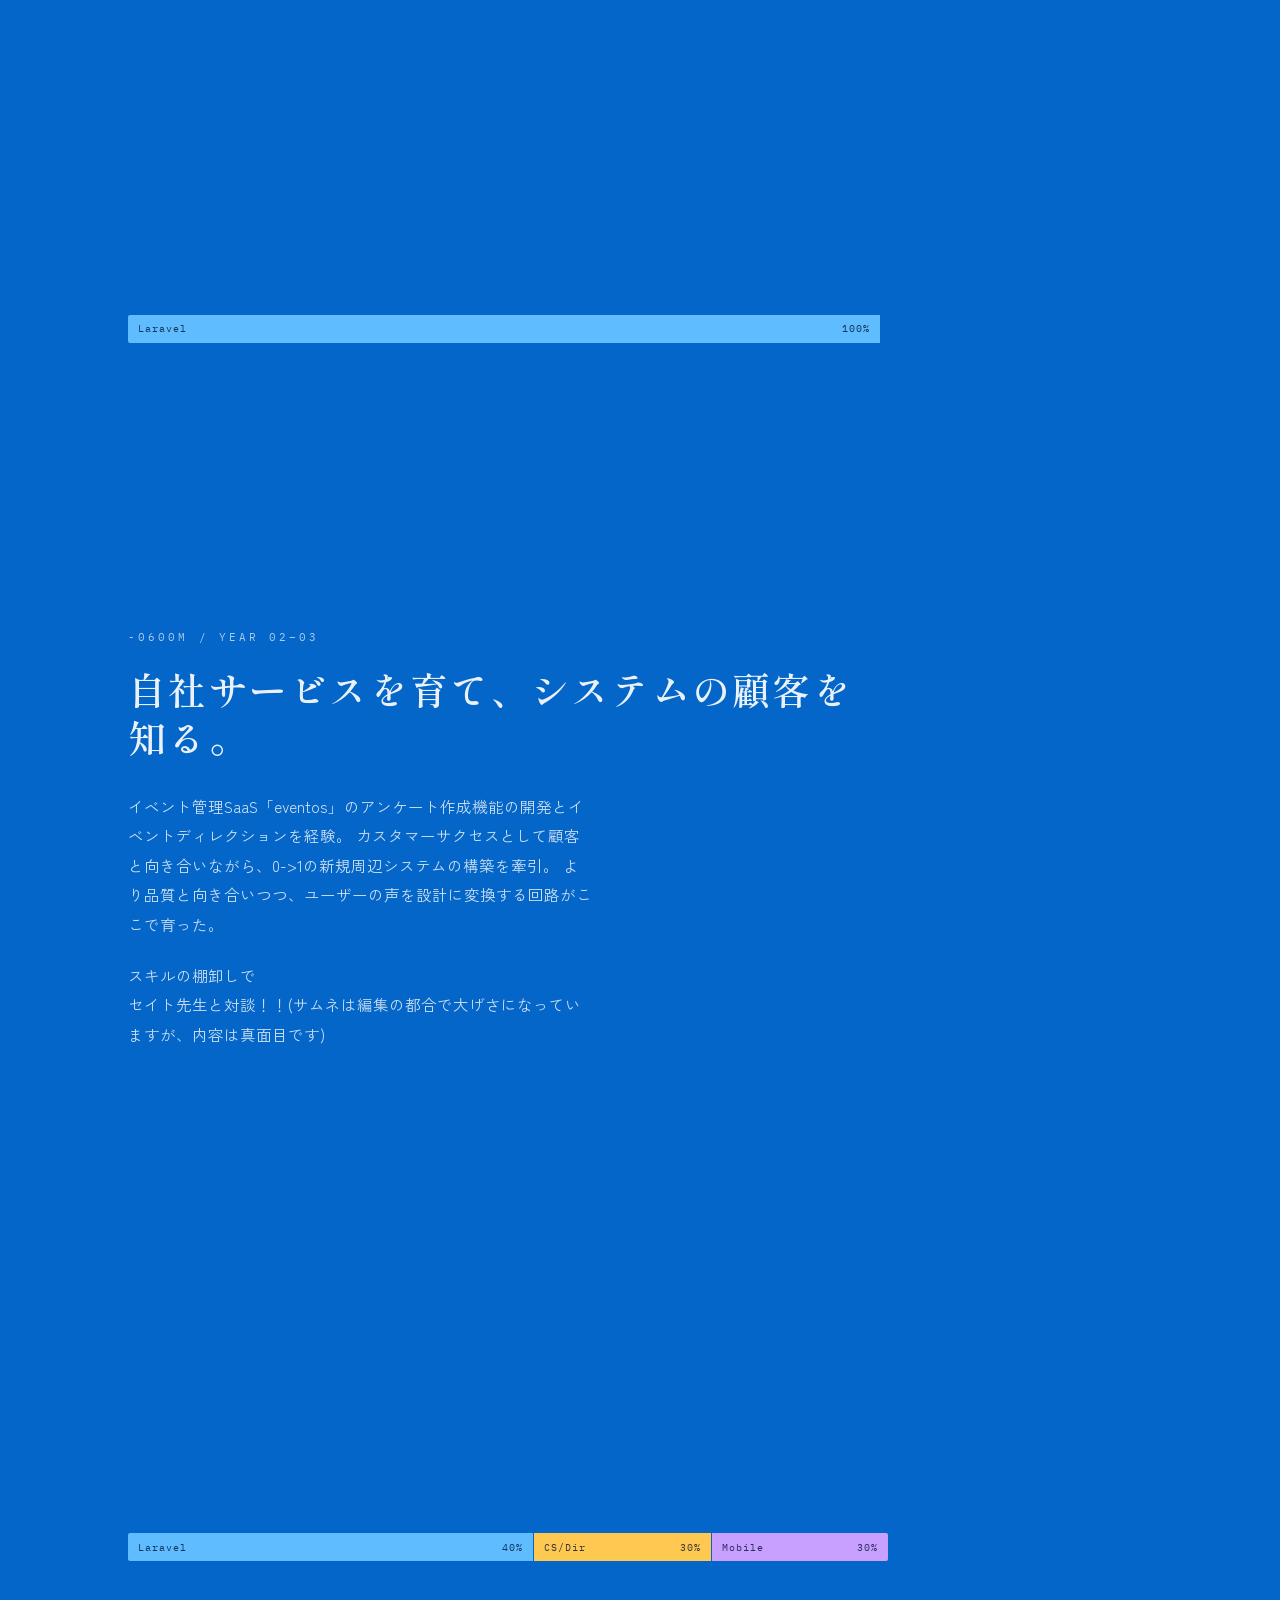
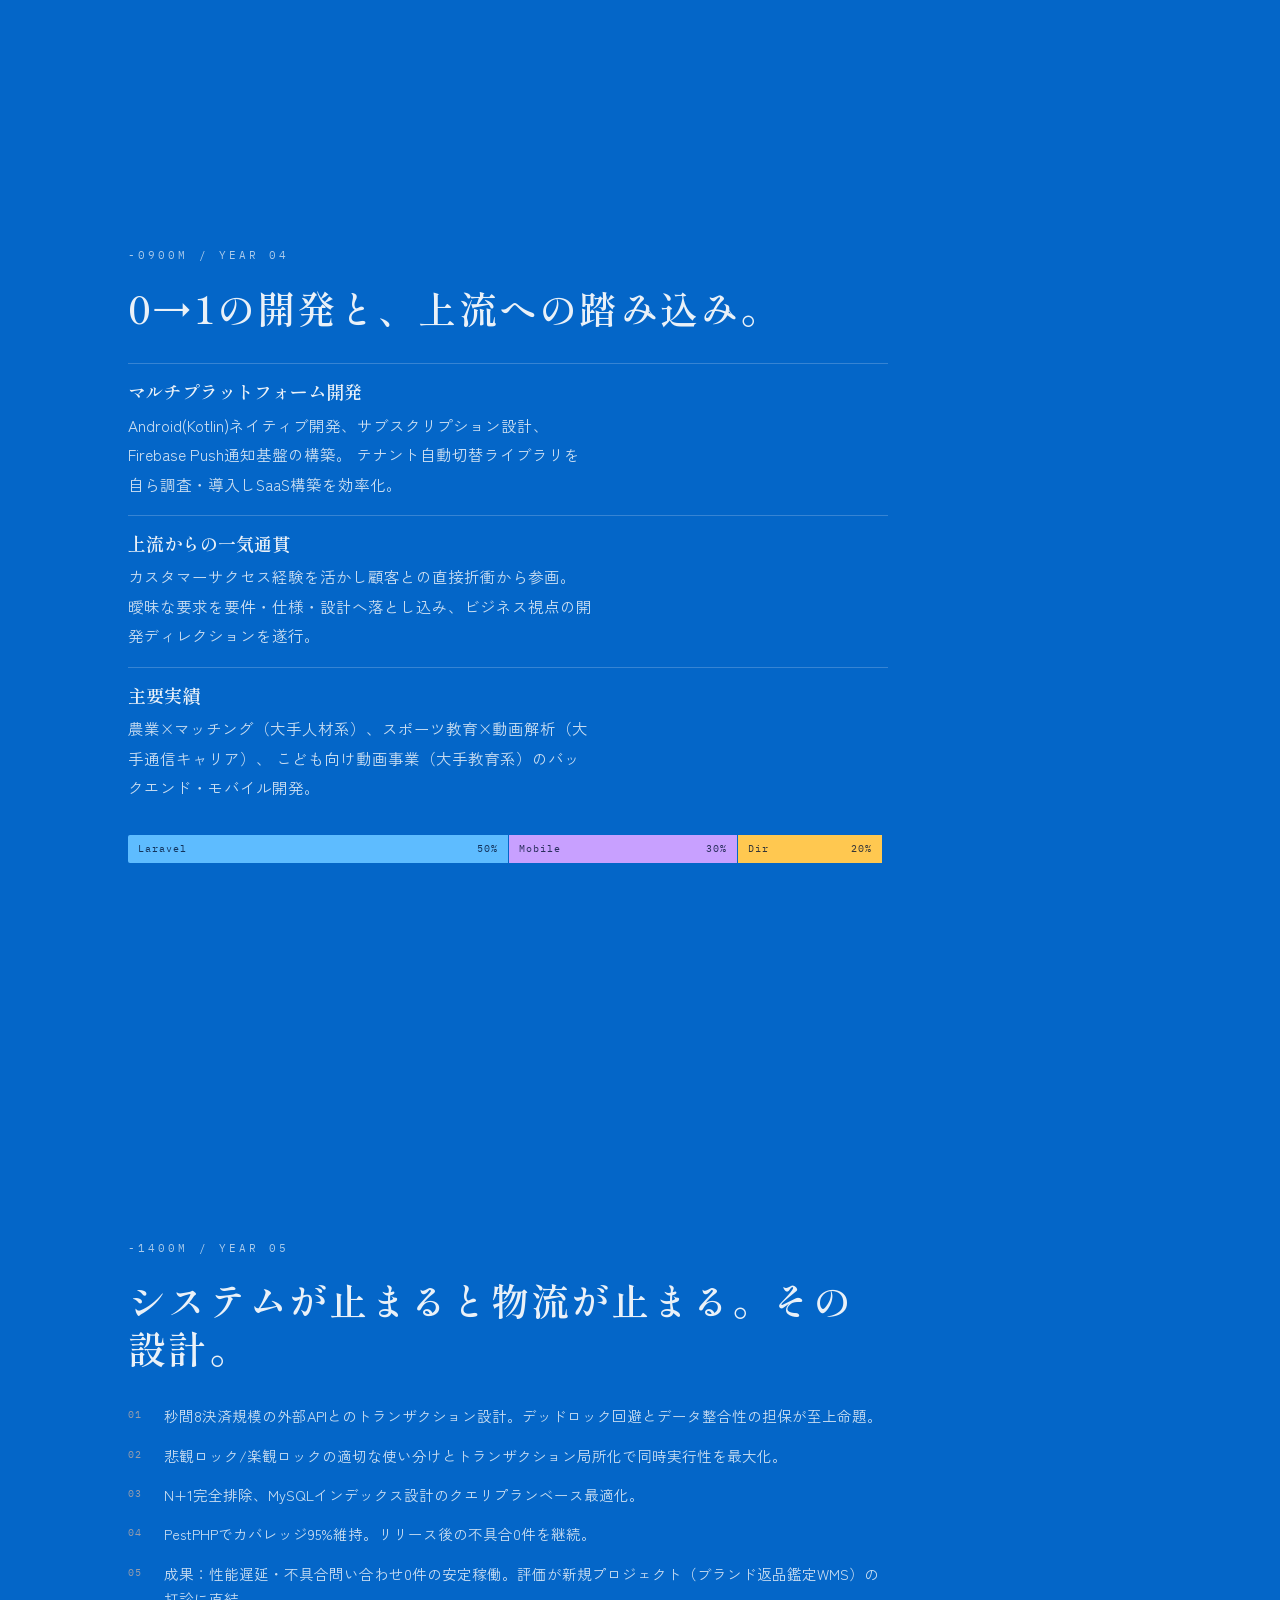
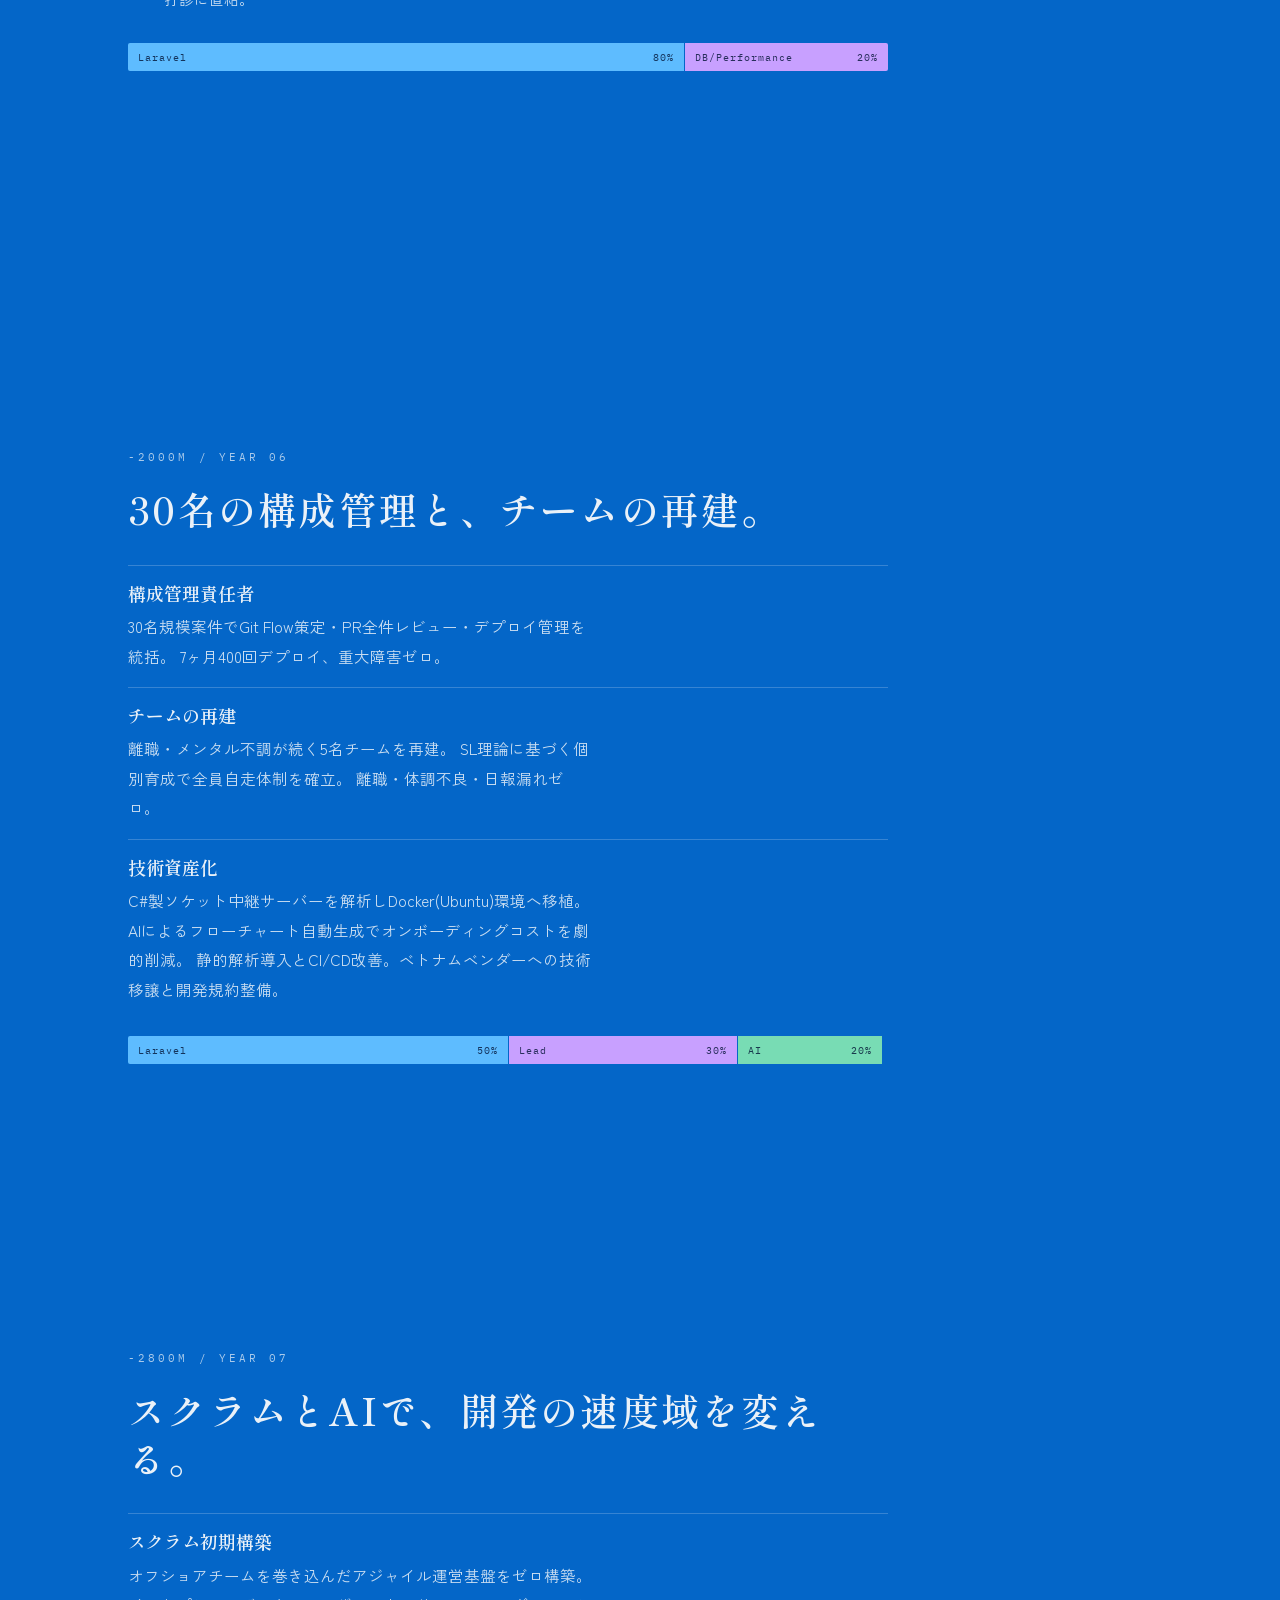
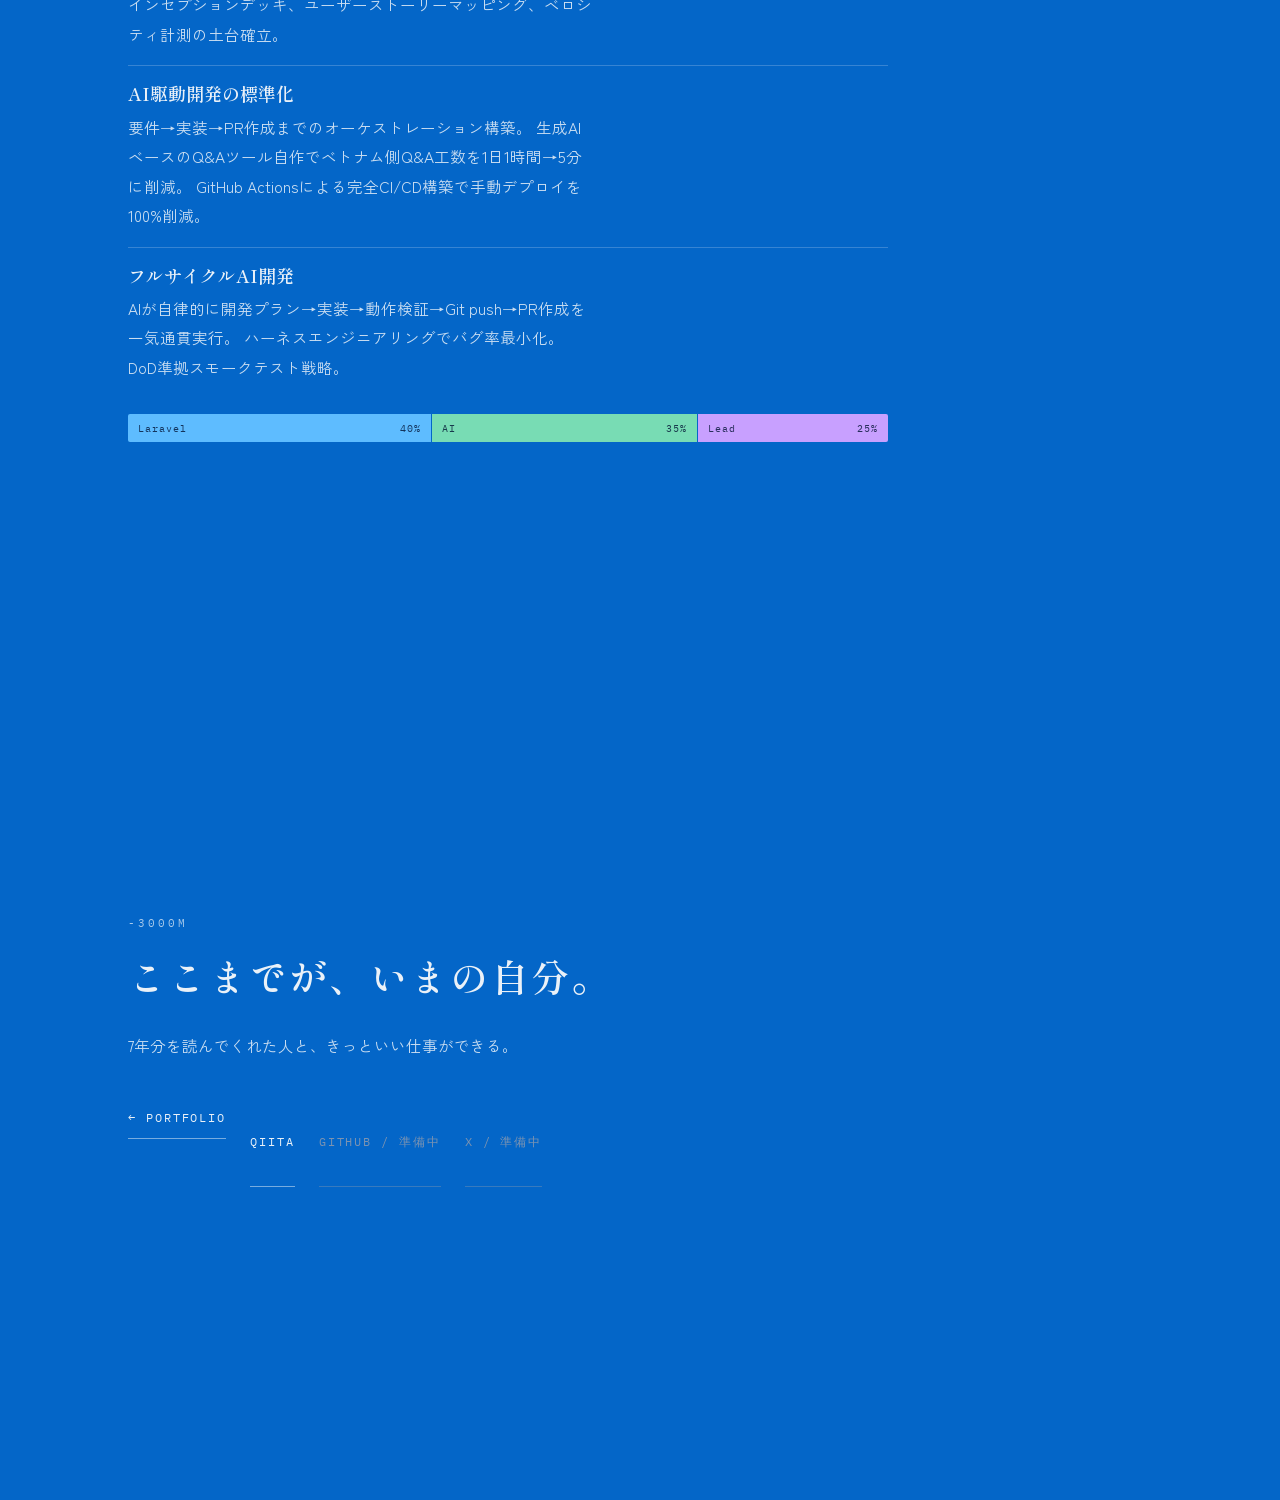
==== commit a97bbd71: "feat(portfolio): enhance career timeline with additional content and video embeds" ====
--- a/history.html
+++ b/history.html
@@ -56,10 +56,25 @@
           <p class="depth-tag">-0300M / YEAR 01–02</p>
           <h2 id="year1-title">QAから開発へ。最初の潜水。</h2>
           <p>
-            QAテスターとして入社。品質の視点でコードを見続けた1年目。
-            2年目から開発に転向し、社内収支管理システム（PHP/Laravel）のフルスタック開発を担当。
+            QAテスターとしてインターンで入社。品質の視点でコードを見続けた0年目。
+            1年目から開発に携わり、社内収支管理システム（PHP/Laravel）のフルスタック開発を担当。
             レガシーコードの解析・ドキュメント化、打刻データ連携などの大型機能追加を経験。
           </p>
+
+          <!-- YouTube -->
+          <p>
+            会社を盛り上げるべく、<br>
+            自ら手を挙げ撮影=>編集を行ったコンテンツ<br>
+            (サムネは編集の都合で大げさになっていますが、内容は真面目です)
+          </p>
+          <iframe width="752" height="422" 
+            src="https://www.youtube.com/embed/eIziWOZEbjk" 
+            title="新人社員にbravesoftの光と闇を聞いてみた！！" 
+            frameborder="0" 
+            allow="accelerometer; autoplay; clipboard-write; encrypted-media; gyroscope; picture-in-picture; web-share" 
+            referrerpolicy="strict-origin-when-cross-origin" 
+            allowfullscreen
+          ></iframe>
 
           <div class="year-stack" data-year="1" aria-label="スキル比率">
             <div class="year-stack-bar" role="img" aria-label="Laravel 100%">
@@ -76,20 +91,37 @@
       <section class="section" id="year-2" data-depth="600" aria-labelledby="year2-title">
         <div class="content reveal">
           <p class="depth-tag">-0600M / YEAR 02–03</p>
-          <h2 id="year2-title">自社サービスを育て、カスタマーを知る。</h2>
+          <h2 id="year2-title">自社サービスを育て、システムの顧客を知る。</h2>
           <p>
-            イベント管理SaaS「eventos」の機能開発とディレクションを兼務。
-            カスタマーサクセスとして顧客と向き合いながら、周辺システムの構築を牽引。
-            ユーザーの声を設計に変換する回路がここで育った。
-          </p>
+            イベント管理SaaS「eventos」のアンケート作成機能の開発とイベントディレクションを経験。
+            カスタマーサクセスとして顧客と向き合いながら、0->1の新規周辺システムの構築を牽引。
+            より品質と向き合いつつ、ユーザーの声を設計に変換する回路がここで育った。
+          </p>
+
+          <!-- YouTube -->
+          <p>
+            スキルの棚卸しで<br>
+            セイト先生と対談！！(サムネは編集の都合で大げさになっていますが、内容は真面目です)
+          </p>
+          <iframe width="752" height="422" 
+            src="https://www.youtube.com/embed/w0hKOGWML8U?si=tFnBAtsEHsKeJWUl" 
+            title="初の中途枠!! スマホアプリも作れる有能エンジニアとガチ面接【セイト先生】" 
+            frameborder="0" 
+            allow="accelerometer; autoplay; clipboard-write; encrypted-media; gyroscope; picture-in-picture; web-share" 
+            referrerpolicy="strict-origin-when-cross-origin" 
+            allowfullscreen>
+          </iframe>
 
           <div class="year-stack" data-year="2" aria-label="スキル比率">
             <div class="year-stack-bar" role="img" aria-label="Laravel 70%, CS/Dir 30%">
               <div class="year-stack-seg" style="--pct:70; --c:0" data-label="Laravel">
-                <span>Laravel</span><span>70%</span>
+                <span>Laravel</span><span>40%</span>
               </div>
               <div class="year-stack-seg" style="--pct:30; --c:2" data-label="CS/Dir">
                 <span>CS/Dir</span><span>30%</span>
+              </div>
+              <div class="year-stack-seg" style="--pct:30; --c:3" data-label="Mobile">
+                <span>Mobile</span><span>30%</span>
               </div>
             </div>
           </div>
@@ -162,7 +194,7 @@
                 <span>Laravel</span><span>80%</span>
               </div>
               <div class="year-stack-seg" style="--pct:29; --c:3" data-label="DB/Perf">
-                <span>DB/Perf</span><span>20%</span>
+                <span>DB/Performance</span><span>20%</span>
               </div>
             </div>
           </div>
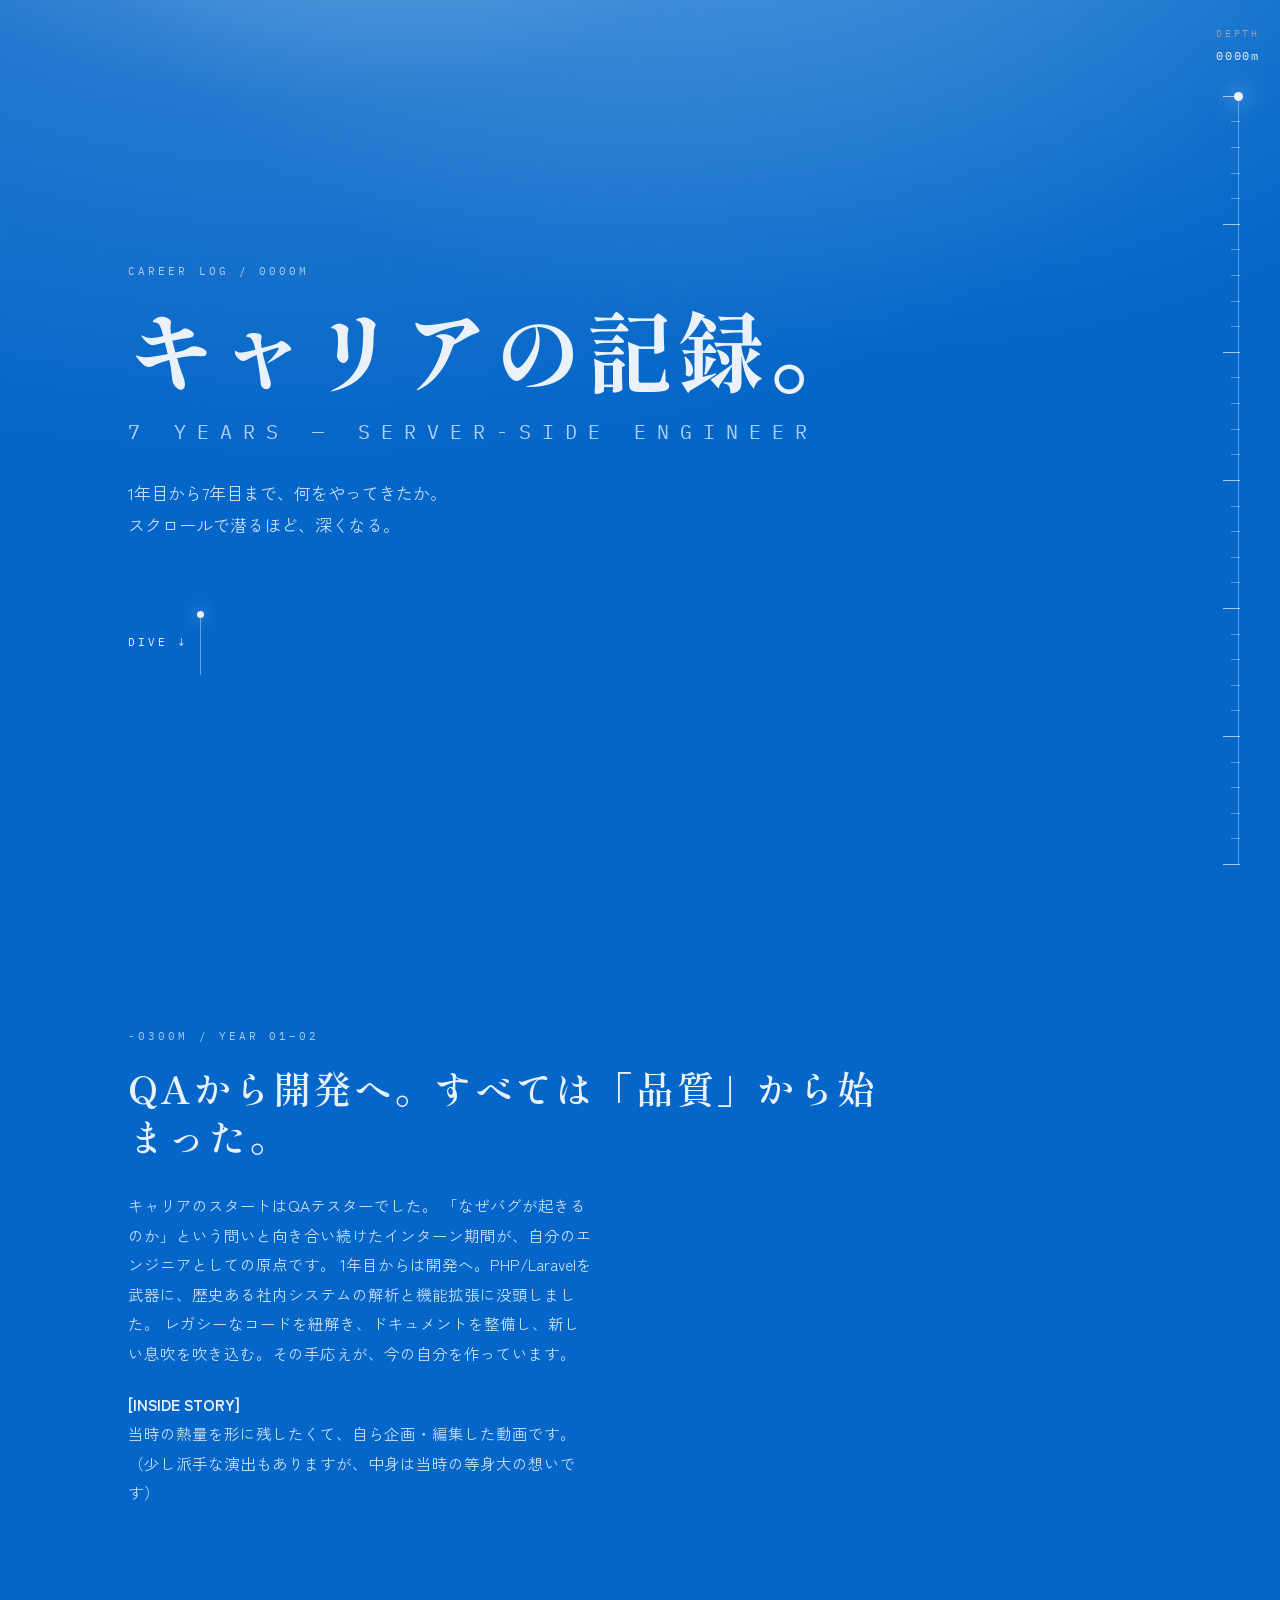
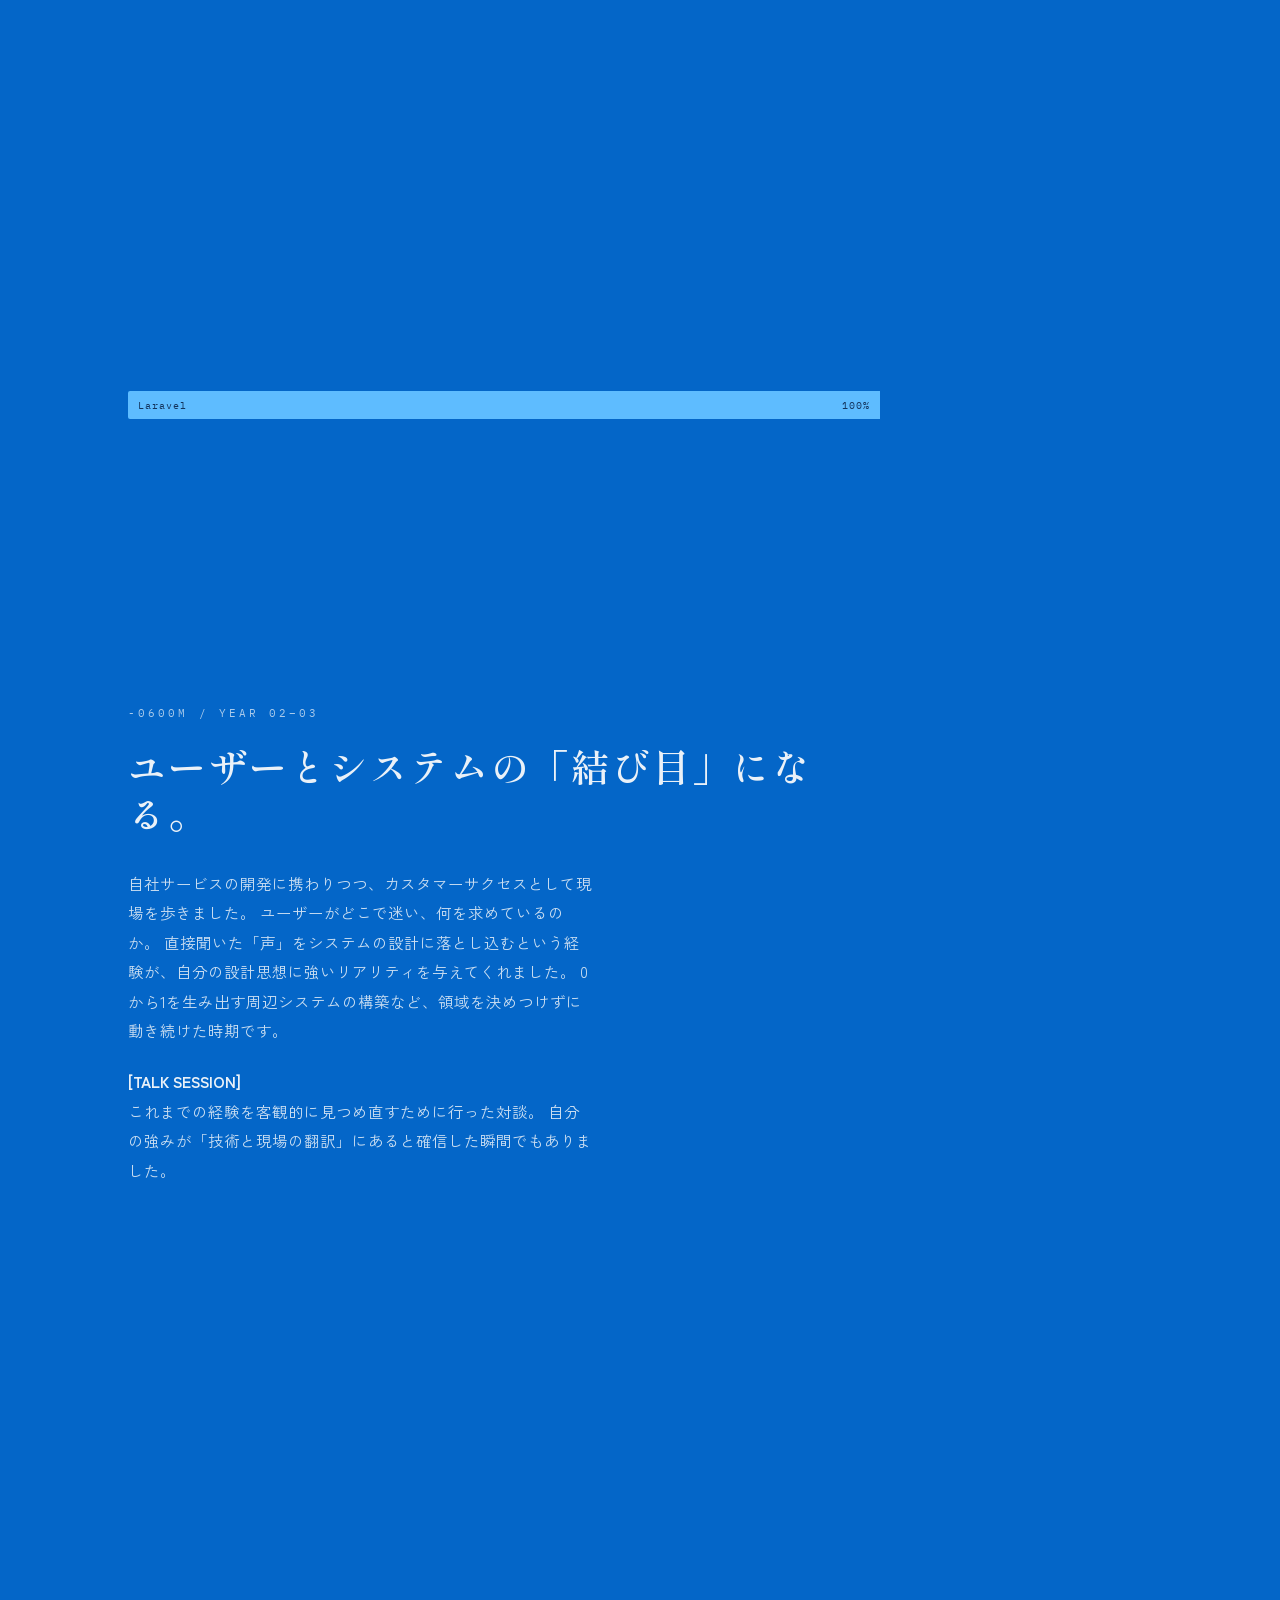
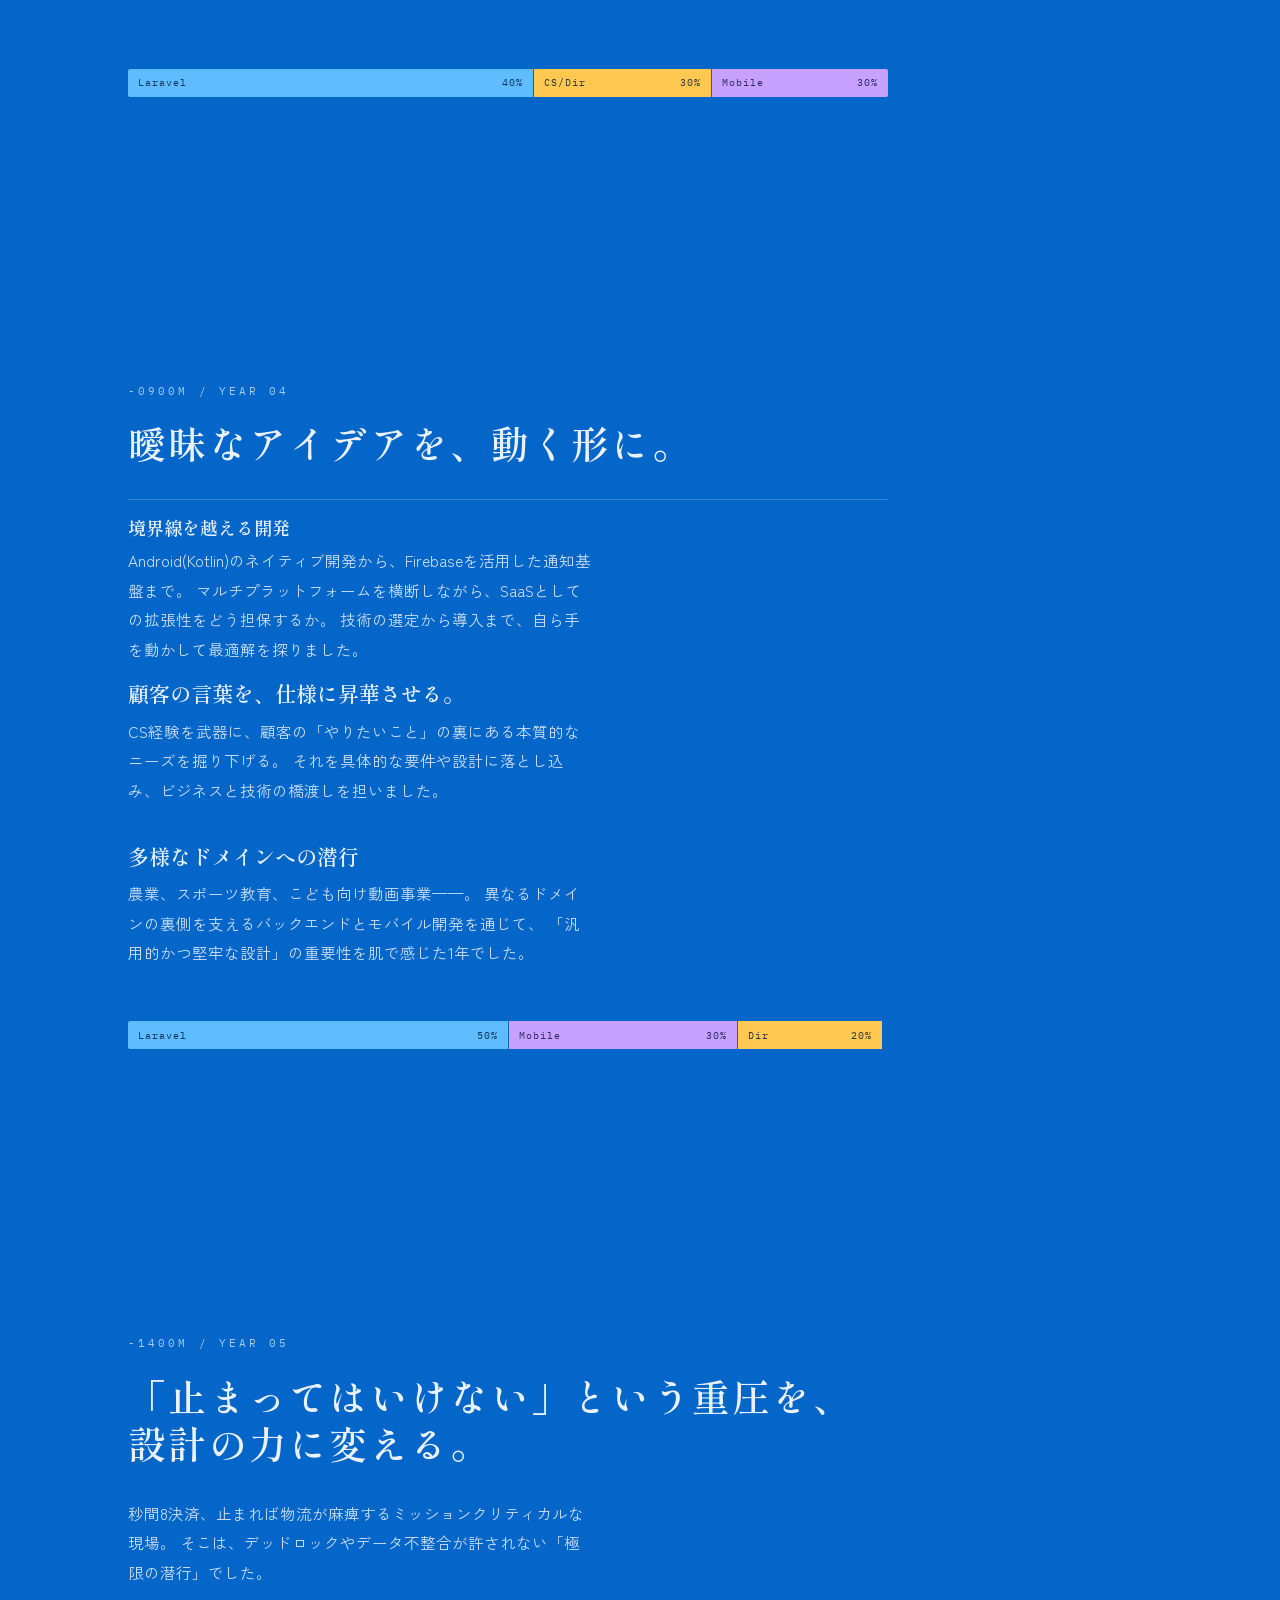
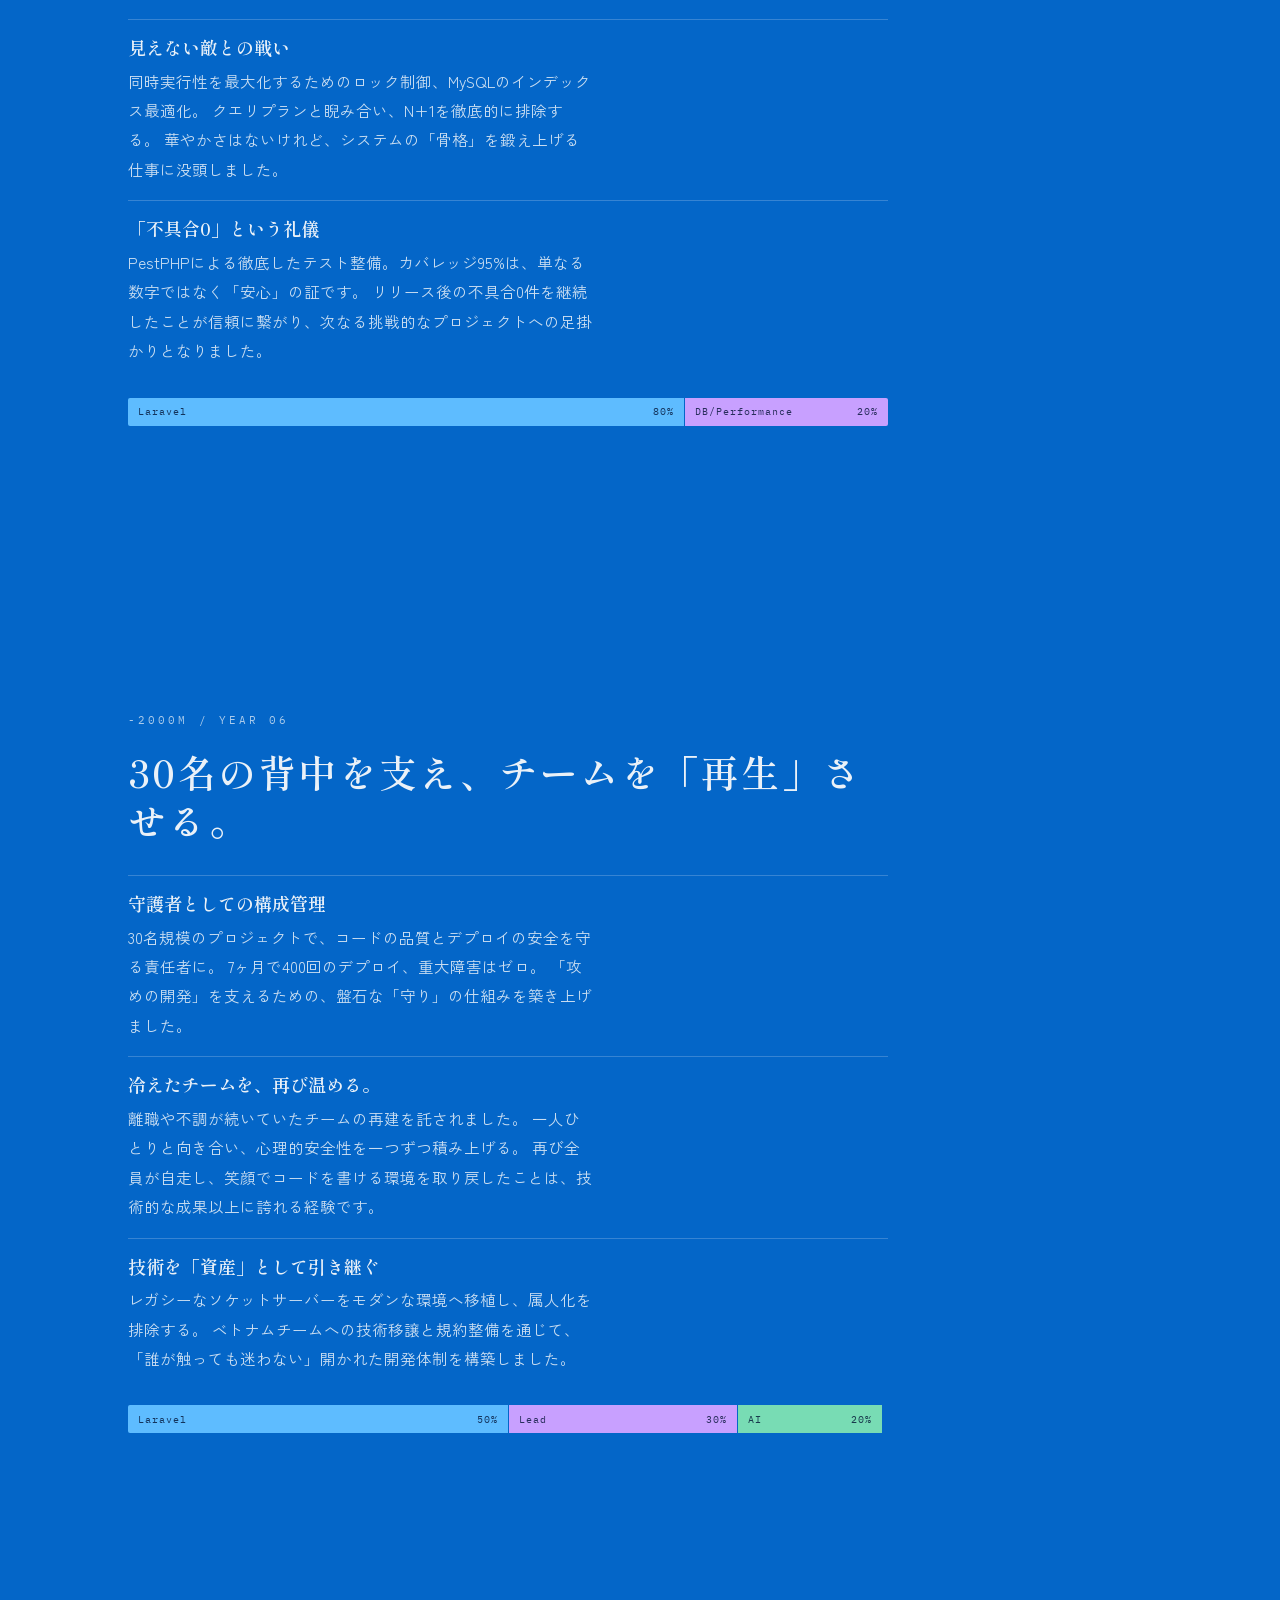
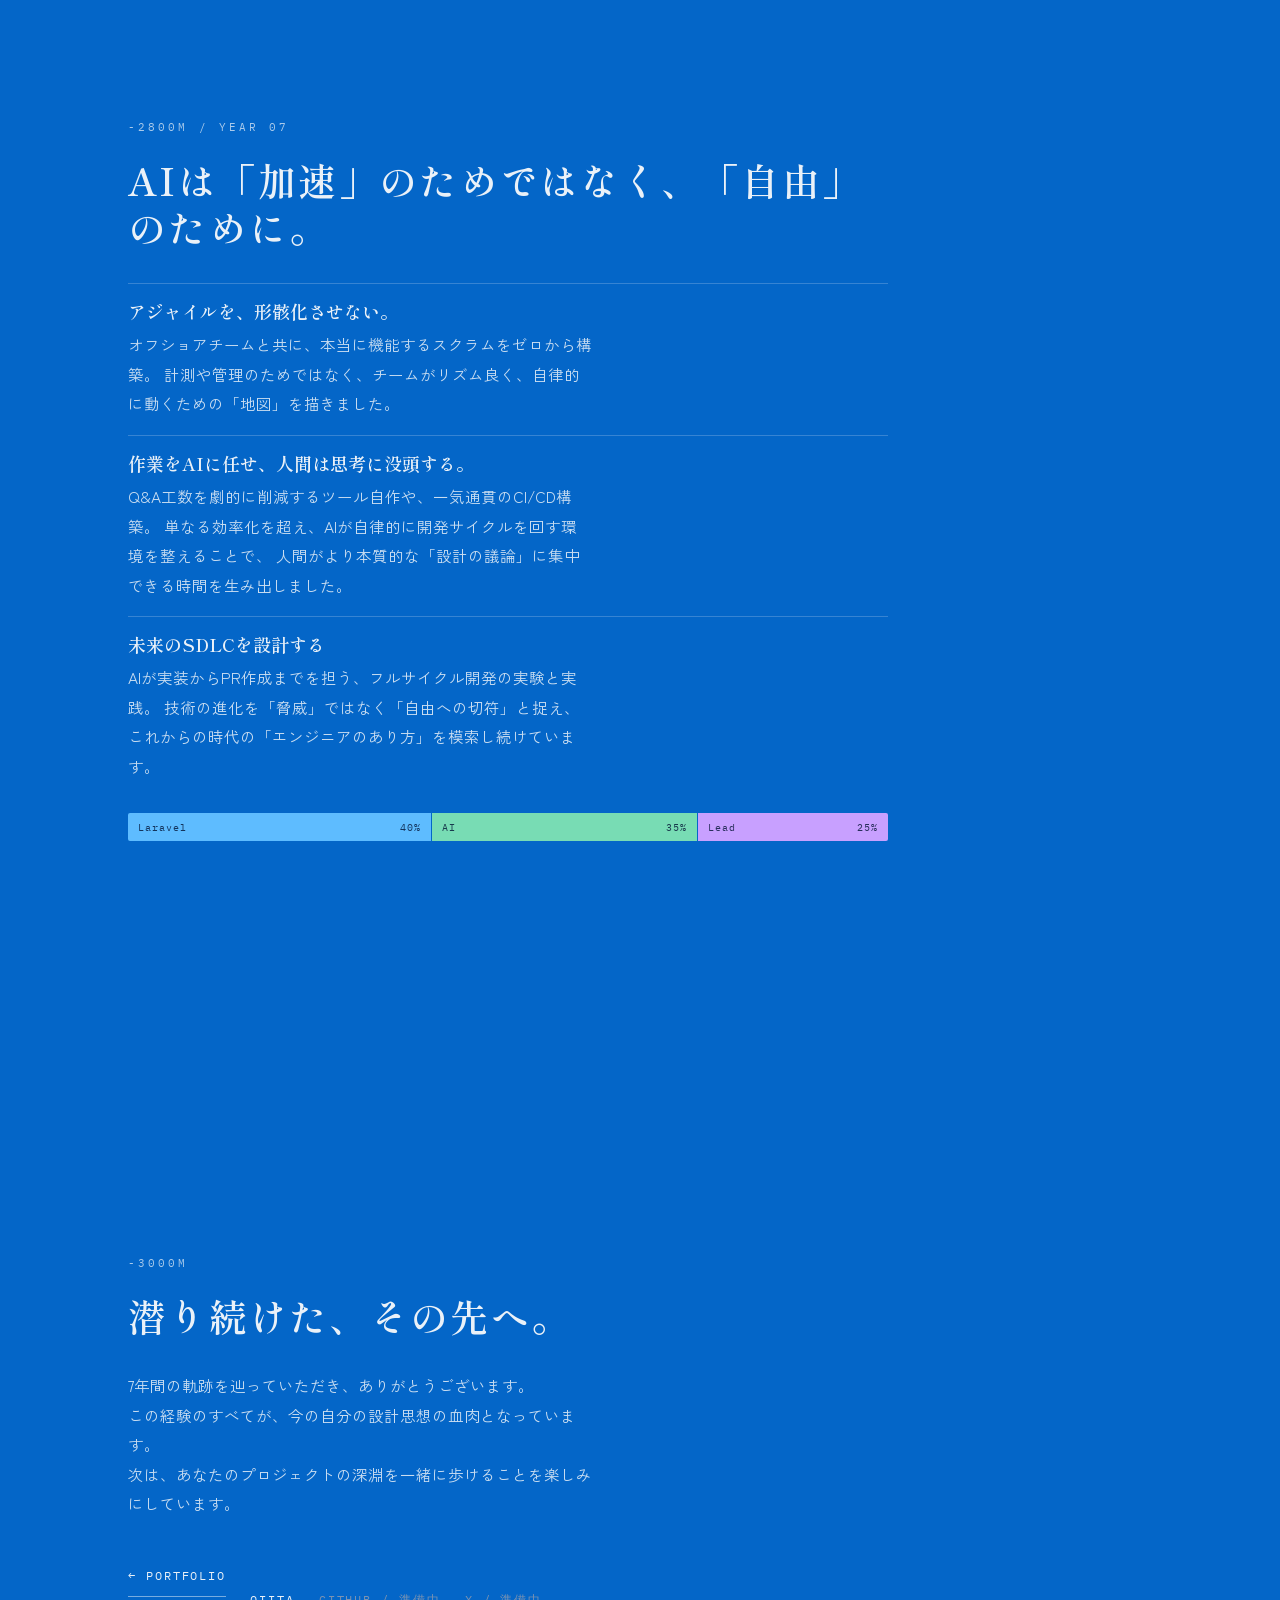
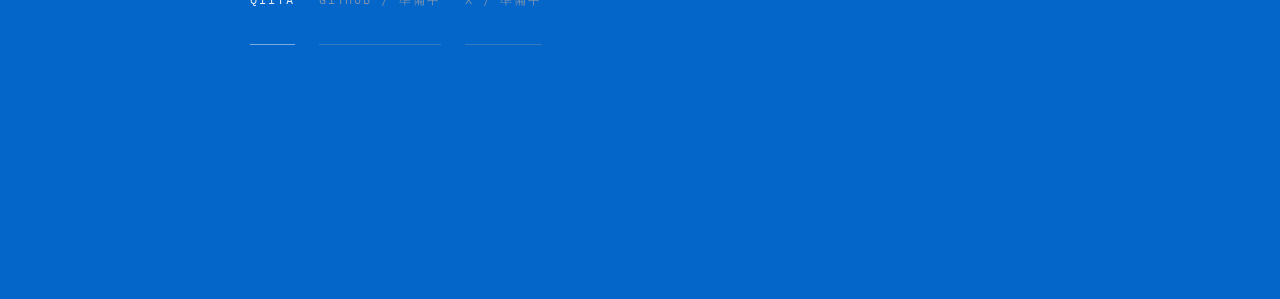
==== commit c4f74d45: "feat(portfolio): enhance career narrative with refined descriptions and video context" ====
--- a/history.html
+++ b/history.html
@@ -7,6 +7,7 @@
       name="description"
       content="陸駆のキャリア年表。QAから始まり7年間のサーバーサイドエンジニアとしての歩み。"
     >
+    <link rel="icon" href="img/favicon.ico">
     <title>CAREER LOG — 陸駆 Portfolio</title>
     <link rel="preconnect" href="https://fonts.googleapis.com">
     <link rel="preconnect" href="https://fonts.gstatic.com" crossorigin>
@@ -54,19 +55,22 @@
       <section class="section" id="year-1" data-depth="300" aria-labelledby="year1-title">
         <div class="content reveal">
           <p class="depth-tag">-0300M / YEAR 01–02</p>
-          <h2 id="year1-title">QAから開発へ。最初の潜水。</h2>
+          <h2 id="year1-title">QAから開発へ。すべては「品質」から始まった。</h2>
           <p>
-            QAテスターとしてインターンで入社。品質の視点でコードを見続けた0年目。
-            1年目から開発に携わり、社内収支管理システム（PHP/Laravel）のフルスタック開発を担当。
-            レガシーコードの解析・ドキュメント化、打刻データ連携などの大型機能追加を経験。
+            キャリアのスタートはQAテスターでした。
+            「なぜバグが起きるのか」という問いと向き合い続けたインターン期間が、自分のエンジニアとしての原点です。
+            1年目からは開発へ。PHP/Laravelを武器に、歴史ある社内システムの解析と機能拡張に没頭しました。
+            レガシーなコードを紐解き、ドキュメントを整備し、新しい息吹を吹き込む。その手応えが、今の自分を作っています。
           </p>
 
           <!-- YouTube -->
-          <p>
-            会社を盛り上げるべく、<br>
-            自ら手を挙げ撮影=>編集を行ったコンテンツ<br>
-            (サムネは編集の都合で大げさになっていますが、内容は真面目です)
-          </p>
+          <div class="video-context">
+            <p>
+              <strong>[INSIDE STORY]</strong><br>
+              当時の熱量を形に残したくて、自ら企画・編集した動画です。
+              （少し派手な演出もありますが、中身は当時の等身大の想いです）
+            </p>
+          </div>
           <iframe width="752" height="422" 
             src="https://www.youtube.com/embed/eIziWOZEbjk" 
             title="新人社員にbravesoftの光と闇を聞いてみた！！" 
@@ -91,18 +95,22 @@
       <section class="section" id="year-2" data-depth="600" aria-labelledby="year2-title">
         <div class="content reveal">
           <p class="depth-tag">-0600M / YEAR 02–03</p>
-          <h2 id="year2-title">自社サービスを育て、システムの顧客を知る。</h2>
+          <h2 id="year2-title">ユーザーとシステムの「結び目」になる。</h2>
           <p>
-            イベント管理SaaS「eventos」のアンケート作成機能の開発とイベントディレクションを経験。
-            カスタマーサクセスとして顧客と向き合いながら、0->1の新規周辺システムの構築を牽引。
-            より品質と向き合いつつ、ユーザーの声を設計に変換する回路がここで育った。
+            自社サービスの開発に携わりつつ、カスタマーサクセスとして現場を歩きました。
+            ユーザーがどこで迷い、何を求めているのか。
+            直接聞いた「声」をシステムの設計に落とし込むという経験が、自分の設計思想に強いリアリティを与えてくれました。
+            0から1を生み出す周辺システムの構築など、領域を決めつけずに動き続けた時期です。
           </p>
 
           <!-- YouTube -->
-          <p>
-            スキルの棚卸しで<br>
-            セイト先生と対談！！(サムネは編集の都合で大げさになっていますが、内容は真面目です)
-          </p>
+          <div class="video-context">
+            <p>
+              <strong>[TALK SESSION]</strong><br>
+              これまでの経験を客観的に見つめ直すために行った対談。
+              自分の強みが「技術と現場の翻訳」にあると確信した瞬間でもありました。
+            </p>
+          </div>
           <iframe width="752" height="422" 
             src="https://www.youtube.com/embed/w0hKOGWML8U?si=tFnBAtsEHsKeJWUl" 
             title="初の中途枠!! スマホアプリも作れる有能エンジニアとガチ面接【セイト先生】" 
@@ -132,28 +140,30 @@
       <section class="section" id="year-3" data-depth="900" aria-labelledby="year3-title">
         <div class="content reveal">
           <p class="depth-tag">-0900M / YEAR 04</p>
-          <h2 id="year3-title">0→1の開発と、上流への踏み込み。</h2>
+          <h2 id="year3-title">曖昧なアイデアを、動く形に。</h2>
 
           <div class="year-topics" aria-label="4年目のトピック">
             <article class="year-topic">
-              <h3>マルチプラットフォーム開発</h3>
-              <p>
-                Android(Kotlin)ネイティブ開発、サブスクリプション設計、Firebase Push通知基盤の構築。
-                テナント自動切替ライブラリを自ら調査・導入しSaaS構築を効率化。
-              </p>
-            </article>
-            <article class="year-topic">
-              <h3>上流からの一気通貫</h3>
-              <p>
-                カスタマーサクセス経験を活かし顧客との直接折衝から参画。
-                曖昧な要求を要件・仕様・設計へ落とし込み、ビジネス視点の開発ディレクションを遂行。
-              </p>
-            </article>
-            <article class="year-topic">
-              <h3>主要実績</h3>
-              <p>
-                農業×マッチング（大手人材系）、スポーツ教育×動画解析（大手通信キャリア）、
-                こども向け動画事業（大手教育系）のバックエンド・モバイル開発。
+              <h3>境界線を越える開発</h3>
+              <p>
+                Android(Kotlin)のネイティブ開発から、Firebaseを活用した通知基盤まで。
+                マルチプラットフォームを横断しながら、SaaSとしての拡張性をどう担保するか。
+                技術の選定から導入まで、自ら手を動かして最適解を探りました。
+              </p>
+            </article>
+            <article>
+              <h3>顧客の言葉を、仕様に昇華させる。</h3>
+              <p>
+                CS経験を武器に、顧客の「やりたいこと」の裏にある本質的なニーズを掘り下げる。
+                それを具体的な要件や設計に落とし込み、ビジネスと技術の橋渡しを担いました。
+              </p>
+            </article>
+            <article>
+              <h3>多様なドメインへの潜行</h3>
+              <p>
+                農業、スポーツ教育、こども向け動画事業——。
+                異なるドメインの裏側を支えるバックエンドとモバイル開発を通じて、
+                「汎用的かつ堅牢な設計」の重要性を肌で感じた1年でした。
               </p>
             </article>
           </div>
@@ -178,15 +188,29 @@
       <section class="section" id="year-4" data-depth="1400" aria-labelledby="year4-title">
         <div class="content reveal">
           <p class="depth-tag">-1400M / YEAR 05</p>
-          <h2 id="year4-title">システムが止まると物流が止まる。その設計。</h2>
-
-          <ol class="year-list" aria-label="5年目の主な取り組み">
-            <li>秒間8決済規模の外部APIとのトランザクション設計。デッドロック回避とデータ整合性の担保が至上命題。</li>
-            <li>悲観ロック/楽観ロックの適切な使い分けとトランザクション局所化で同時実行性を最大化。</li>
-            <li>N+1完全排除、MySQLインデックス設計のクエリプランベース最適化。</li>
-            <li>PestPHPでカバレッジ95%維持。リリース後の不具合0件を継続。</li>
-            <li>成果：性能遅延・不具合問い合わせ0件の安定稼働。評価が新規プロジェクト（ブランド返品鑑定WMS）の打診に直結。</li>
-          </ol>
+          <h2 id="year4-title">「止まってはいけない」という重圧を、設計の力に変える。</h2>
+          <p>
+            秒間8決済、止まれば物流が麻痺するミッションクリティカルな現場。
+            そこは、デッドロックやデータ不整合が許されない「極限の潜行」でした。
+          </p>
+
+          <div class="year-topics">
+            <article class="year-topic">
+              <h3>見えない敵との戦い</h3>
+              <p>
+                同時実行性を最大化するためのロック制御、MySQLのインデックス最適化。
+                クエリプランと睨み合い、N+1を徹底的に排除する。
+                華やかさはないけれど、システムの「骨格」を鍛え上げる仕事に没頭しました。
+              </p>
+            </article>
+            <article class="year-topic">
+              <h3>「不具合0」という礼儀</h3>
+              <p>
+                PestPHPによる徹底したテスト整備。カバレッジ95%は、単なる数字ではなく「安心」の証です。
+                リリース後の不具合0件を継続したことが信頼に繋がり、次なる挑戦的なプロジェクトへの足掛かりとなりました。
+              </p>
+            </article>
+          </div>
 
           <div class="year-stack" data-year="4" aria-label="スキル比率">
             <div class="year-stack-bar" role="img" aria-label="Laravel 80%, DB/Perf 20%">
@@ -205,30 +229,31 @@
       <section class="section" id="year-5" data-depth="2000" aria-labelledby="year5-title">
         <div class="content reveal">
           <p class="depth-tag">-2000M / YEAR 06</p>
-          <h2 id="year5-title">30名の構成管理と、チームの再建。</h2>
+          <h2 id="year5-title">30名の背中を支え、チームを「再生」させる。</h2>
 
           <div class="year-topics" aria-label="6年目のトピック">
             <article class="year-topic">
-              <h3>構成管理責任者</h3>
-              <p>
-                30名規模案件でGit Flow策定・PR全件レビュー・デプロイ管理を統括。
-                7ヶ月400回デプロイ、重大障害ゼロ。
-              </p>
-            </article>
-            <article class="year-topic">
-              <h3>チームの再建</h3>
-              <p>
-                離職・メンタル不調が続く5名チームを再建。
-                SL理論に基づく個別育成で全員自走体制を確立。
-                離職・体調不良・日報漏れゼロ。
-              </p>
-            </article>
-            <article class="year-topic">
-              <h3>技術資産化</h3>
-              <p>
-                C#製ソケット中継サーバーを解析しDocker(Ubuntu)環境へ移植。
-                AIによるフローチャート自動生成でオンボーディングコストを劇的削減。
-                静的解析導入とCI/CD改善。ベトナムベンダーへの技術移譲と開発規約整備。
+              <h3>守護者としての構成管理</h3>
+              <p>
+                30名規模のプロジェクトで、コードの品質とデプロイの安全を守る責任者に。
+                7ヶ月で400回のデプロイ、重大障害はゼロ。
+                「攻めの開発」を支えるための、盤石な「守り」の仕組みを築き上げました。
+              </p>
+            </article>
+            <article class="year-topic">
+              <h3>冷えたチームを、再び温める。</h3>
+              <p>
+                離職や不調が続いていたチームの再建を託されました。
+                一人ひとりと向き合い、心理的安全性を一つずつ積み上げる。
+                再び全員が自走し、笑顔でコードを書ける環境を取り戻したことは、技術的な成果以上に誇れる経験です。
+              </p>
+            </article>
+            <article class="year-topic">
+              <h3>技術を「資産」として引き継ぐ</h3>
+              <p>
+                レガシーなソケットサーバーをモダンな環境へ移植し、属人化を排除する。
+                ベトナムチームへの技術移譲と規約整備を通じて、
+                「誰が触っても迷わない」開かれた開発体制を構築しました。
               </p>
             </article>
           </div>
@@ -253,29 +278,30 @@
       <section class="section" id="year-6" data-depth="2800" aria-labelledby="year6-title">
         <div class="content reveal">
           <p class="depth-tag">-2800M / YEAR 07</p>
-          <h2 id="year6-title">スクラムとAIで、開発の速度域を変える。</h2>
+          <h2 id="year6-title">AIは「加速」のためではなく、「自由」のために。</h2>
 
           <div class="year-topics" aria-label="7年目のトピック">
             <article class="year-topic">
-              <h3>スクラム初期構築</h3>
-              <p>
-                オフショアチームを巻き込んだアジャイル運営基盤をゼロ構築。
-                インセプションデッキ、ユーザーストーリーマッピング、ベロシティ計測の土台確立。
-              </p>
-            </article>
-            <article class="year-topic">
-              <h3>AI駆動開発の標準化</h3>
-              <p>
-                要件→実装→PR作成までのオーケストレーション構築。
-                生成AIベースのQ&amp;Aツール自作でベトナム側Q&amp;A工数を1日1時間→5分に削減。
-                GitHub Actionsによる完全CI/CD構築で手動デプロイを100%削減。
-              </p>
-            </article>
-            <article class="year-topic">
-              <h3>フルサイクルAI開発</h3>
-              <p>
-                AIが自律的に開発プラン→実装→動作検証→Git push→PR作成を一気通貫実行。
-                ハーネスエンジニアリングでバグ率最小化。DoD準拠スモークテスト戦略。
+              <h3>アジャイルを、形骸化させない。</h3>
+              <p>
+                オフショアチームと共に、本当に機能するスクラムをゼロから構築。
+                計測や管理のためではなく、チームがリズム良く、自律的に動くための「地図」を描きました。
+              </p>
+            </article>
+            <article class="year-topic">
+              <h3>作業をAIに任せ、人間は思考に没頭する。</h3>
+              <p>
+                Q&A工数を劇的に削減するツール自作や、一気通貫のCI/CD構築。
+                単なる効率化を超え、AIが自律的に開発サイクルを回す環境を整えることで、
+                人間がより本質的な「設計の議論」に集中できる時間を生み出しました。
+              </p>
+            </article>
+            <article class="year-topic">
+              <h3>未来のSDLCを設計する</h3>
+              <p>
+                AIが実装からPR作成までを担う、フルサイクル開発の実験と実践。
+                技術の進化を「脅威」ではなく「自由への切符」と捉え、
+                これからの時代の「エンジニアのあり方」を模索し続けています。
               </p>
             </article>
           </div>
@@ -300,8 +326,12 @@
       <section class="section" id="contact-history" data-depth="3000" aria-labelledby="contact-history-title">
         <div class="content reveal">
           <p class="depth-tag">-3000M</p>
-          <h2 id="contact-history-title">ここまでが、いまの自分。</h2>
-          <p>7年分を読んでくれた人と、きっといい仕事ができる。</p>
+          <h2 id="contact-history-title">潜り続けた、その先へ。</h2>
+          <p>
+            7年間の軌跡を辿っていただき、ありがとうございます。<br>
+            この経験のすべてが、今の自分の設計思想の血肉となっています。<br>
+            次は、あなたのプロジェクトの深淵を一緒に歩けることを楽しみにしています。
+          </p>
 
           <nav class="links" aria-label="ページリンク">
             <a href="./index.html" class="back-link" aria-label="ポートフォリオトップへ戻る">← PORTFOLIO</a>
--- a/style/styles.css
+++ b/style/styles.css
@@ -958,3 +958,16 @@
     display: none;
   }
 }
+
+@keyframes hideOnScroll {
+  to {
+    opacity: 0;
+    visibility: hidden; /* クリックなどの干渉も防ぐ場合 */
+  }
+}
+
+.sky::after {
+  animation: hideOnScroll 0.2s linear forwards;
+  animation-timeline: scroll();
+  animation-range: 0px 200px; /* スクロールが0pxから200pxの間に非表示、以降もずっと非表示にする */
+}
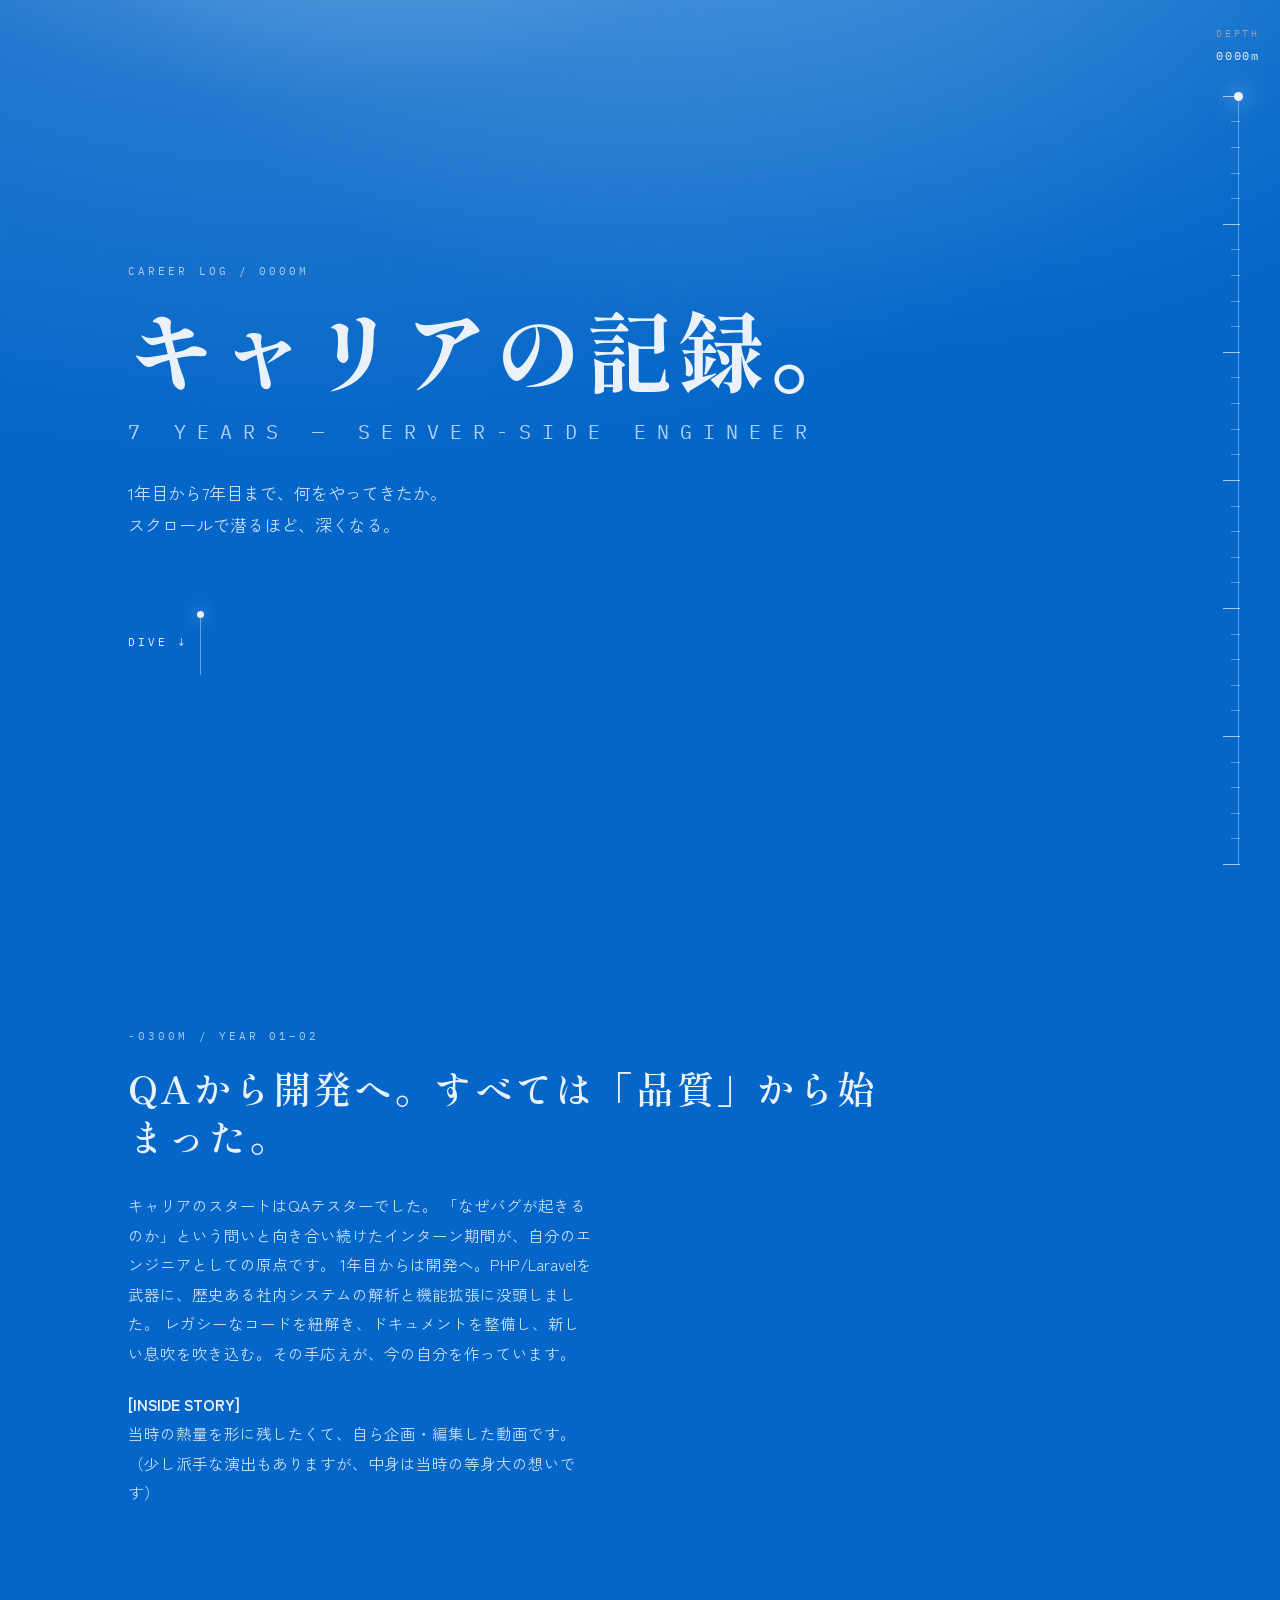
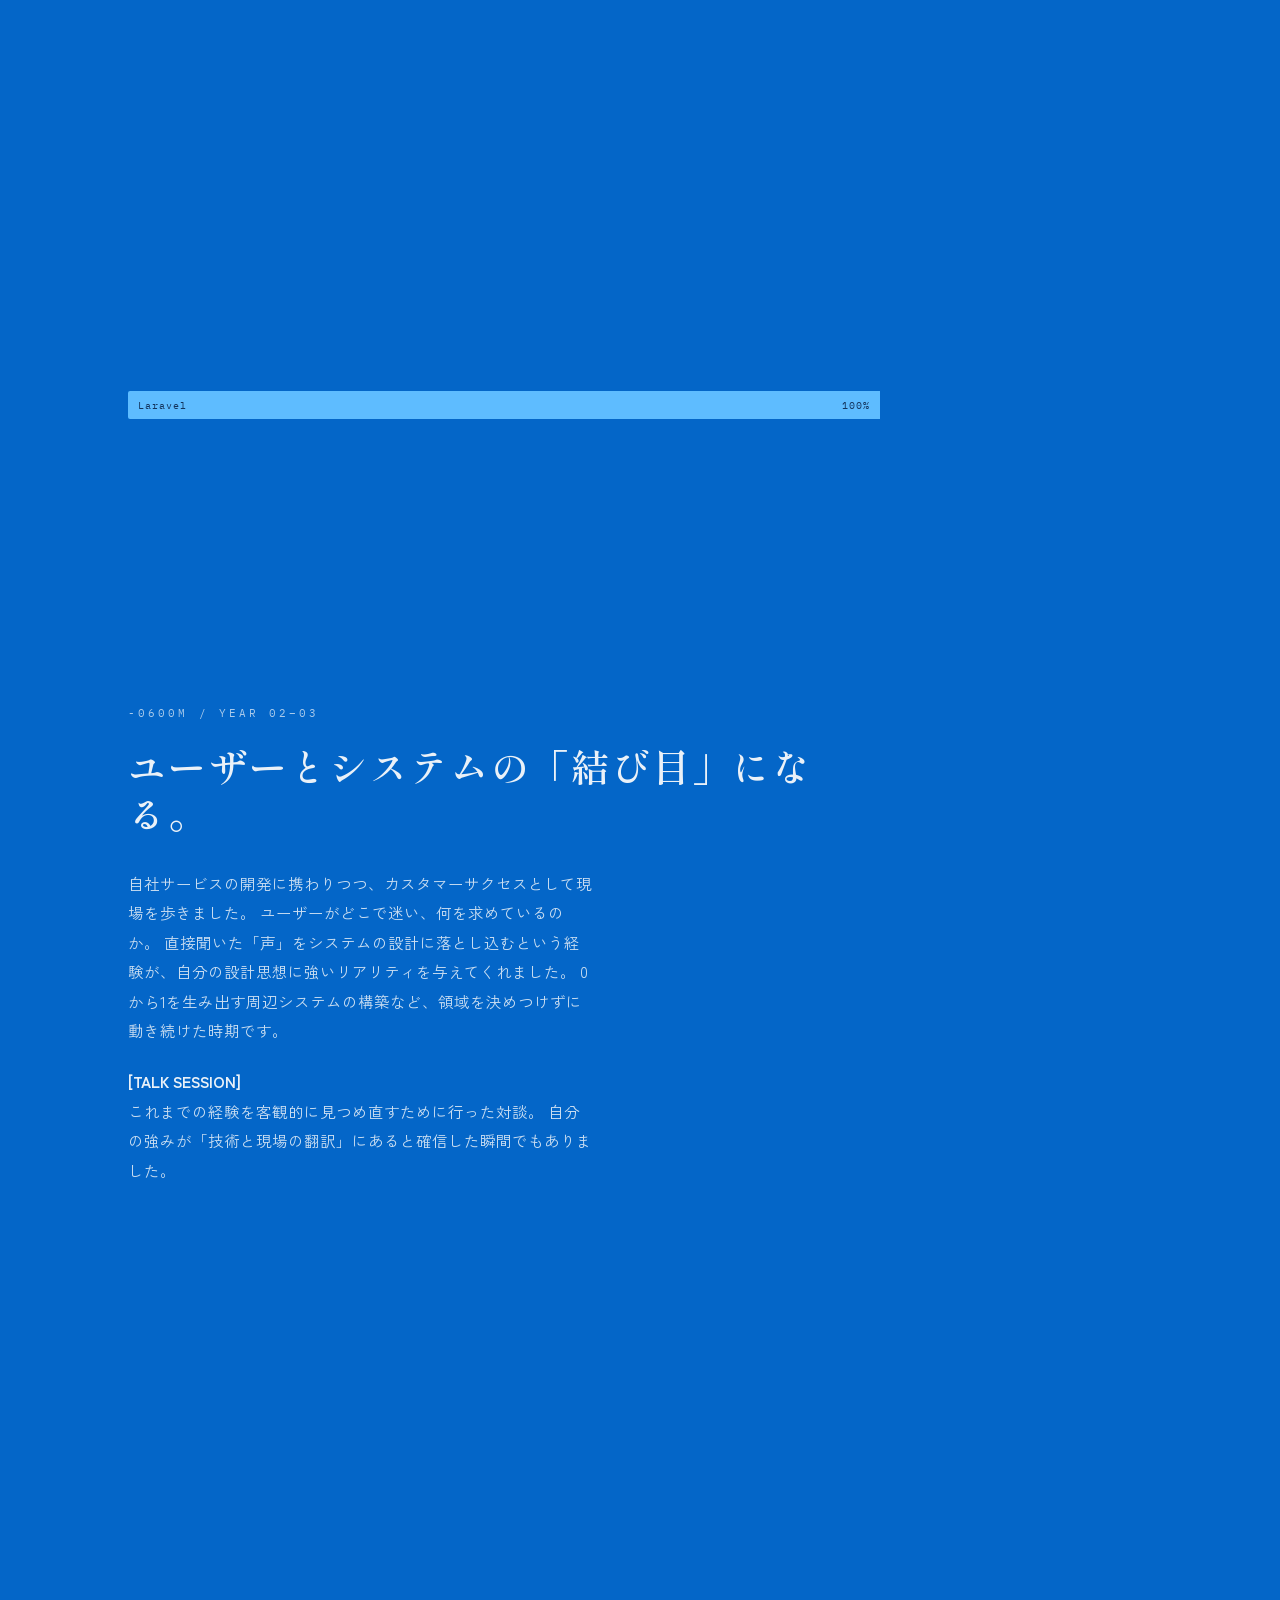
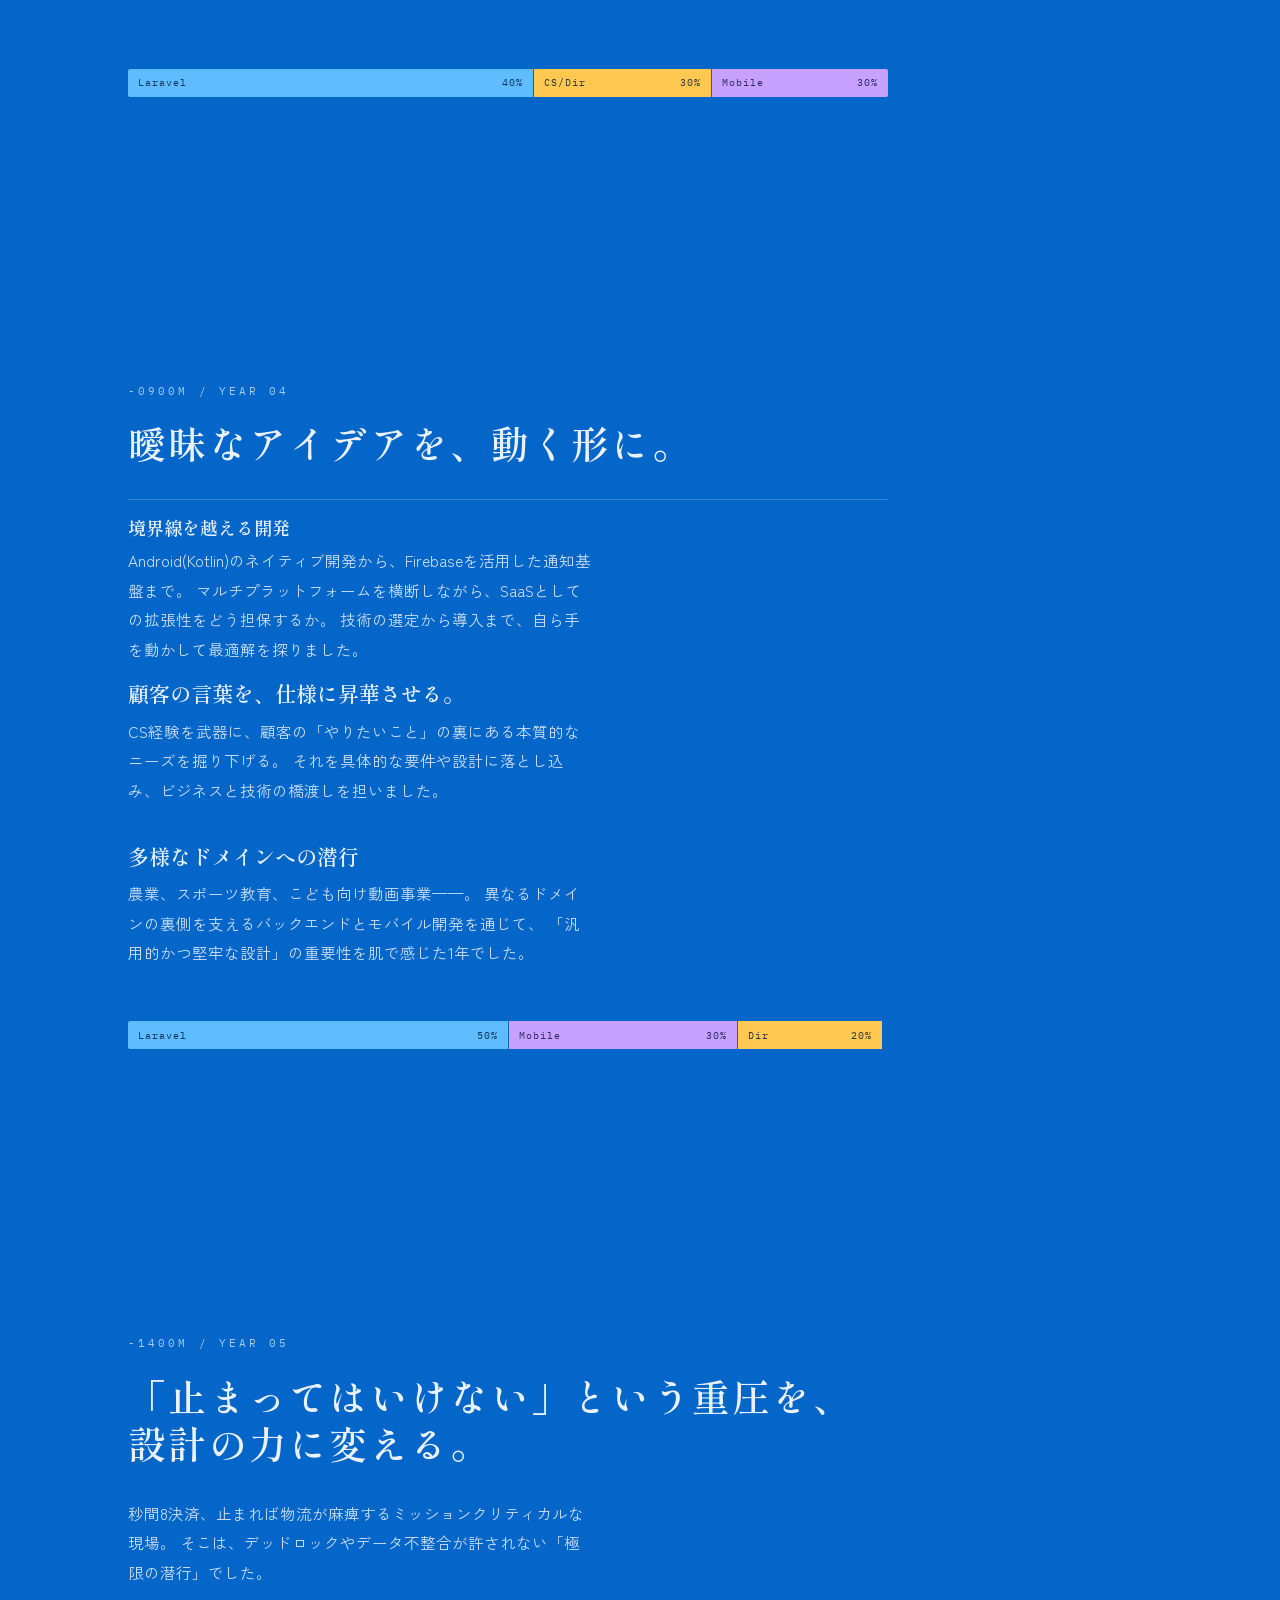
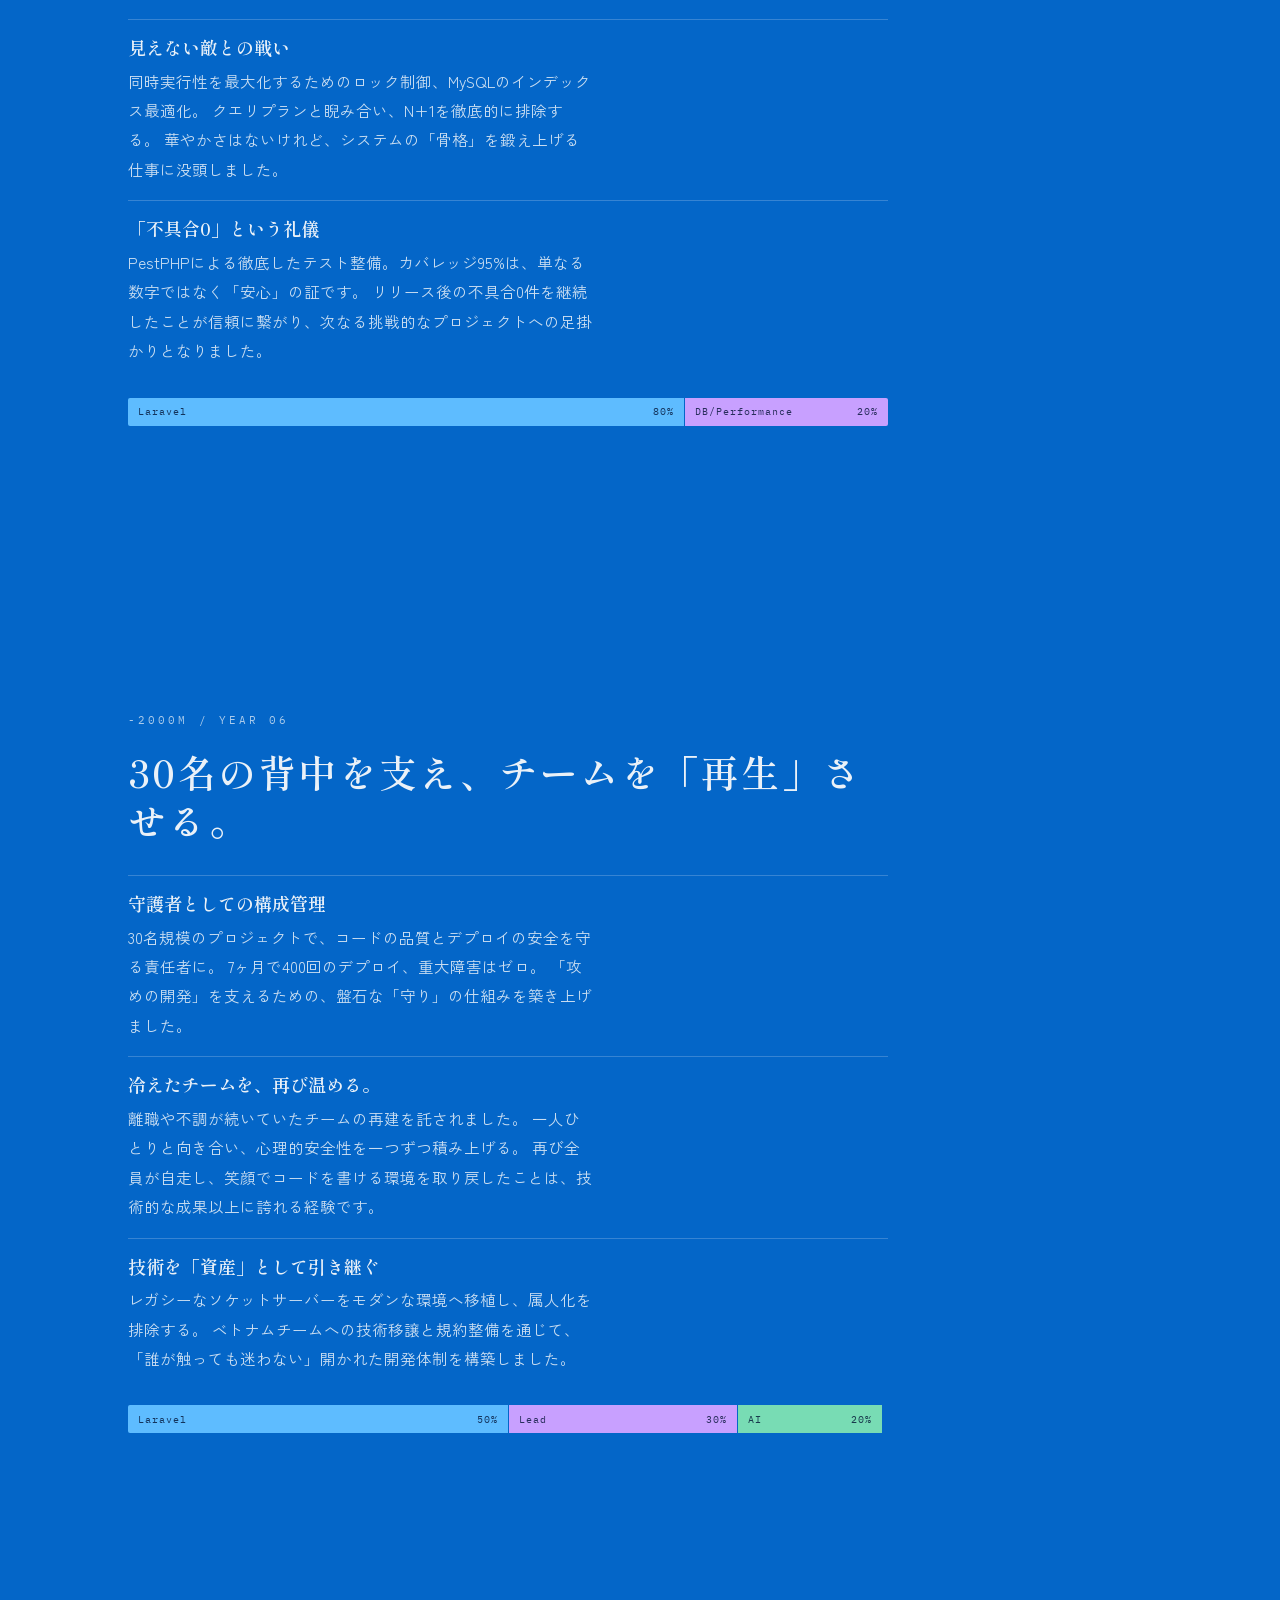
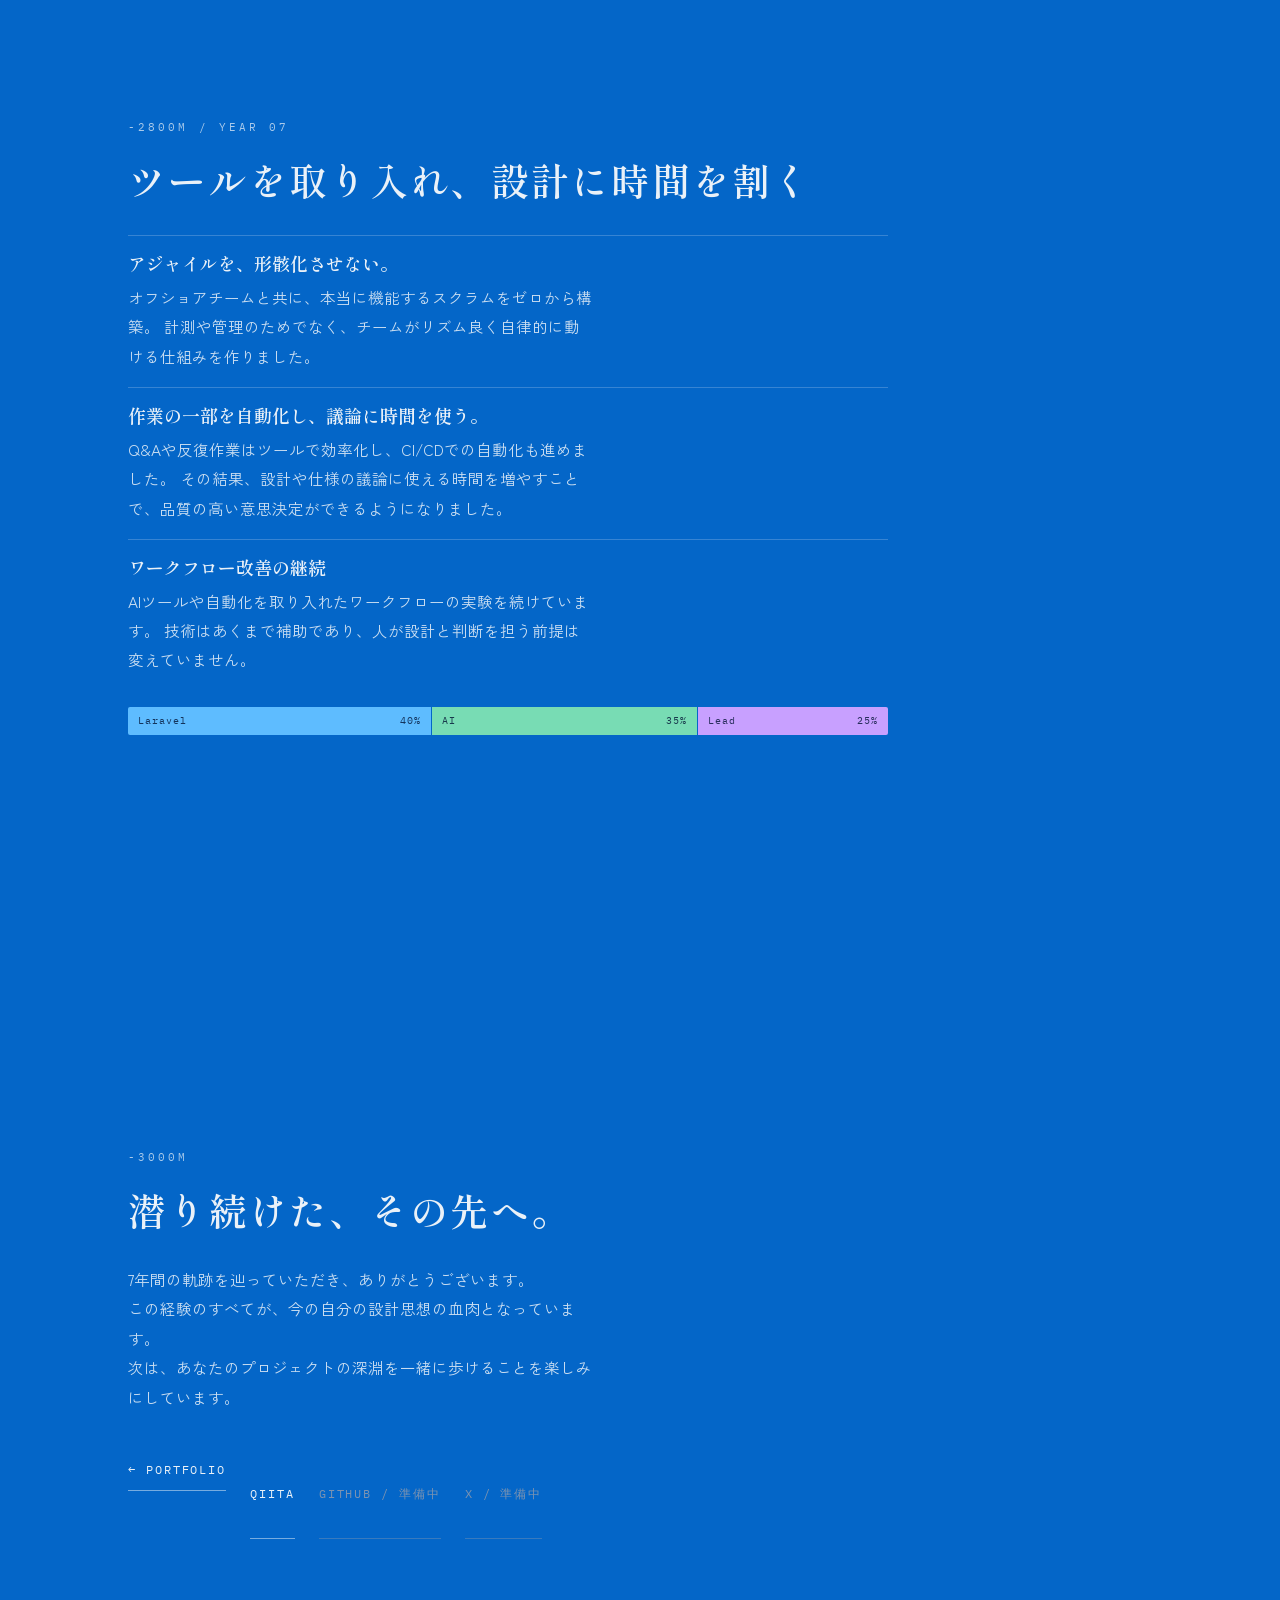
==== commit 1c6e779e: "feat(portfolio): update AI-related content for clarity and improved messaging" ====
--- a/history.html
+++ b/history.html
@@ -278,30 +278,28 @@
       <section class="section" id="year-6" data-depth="2800" aria-labelledby="year6-title">
         <div class="content reveal">
           <p class="depth-tag">-2800M / YEAR 07</p>
-          <h2 id="year6-title">AIは「加速」のためではなく、「自由」のために。</h2>
+          <h2 id="year6-title">ツールを取り入れ、設計に時間を割く</h2>
 
           <div class="year-topics" aria-label="7年目のトピック">
             <article class="year-topic">
               <h3>アジャイルを、形骸化させない。</h3>
               <p>
                 オフショアチームと共に、本当に機能するスクラムをゼロから構築。
-                計測や管理のためではなく、チームがリズム良く、自律的に動くための「地図」を描きました。
-              </p>
-            </article>
-            <article class="year-topic">
-              <h3>作業をAIに任せ、人間は思考に没頭する。</h3>
-              <p>
-                Q&A工数を劇的に削減するツール自作や、一気通貫のCI/CD構築。
-                単なる効率化を超え、AIが自律的に開発サイクルを回す環境を整えることで、
-                人間がより本質的な「設計の議論」に集中できる時間を生み出しました。
-              </p>
-            </article>
-            <article class="year-topic">
-              <h3>未来のSDLCを設計する</h3>
-              <p>
-                AIが実装からPR作成までを担う、フルサイクル開発の実験と実践。
-                技術の進化を「脅威」ではなく「自由への切符」と捉え、
-                これからの時代の「エンジニアのあり方」を模索し続けています。
+                計測や管理のためでなく、チームがリズム良く自律的に動ける仕組みを作りました。
+              </p>
+            </article>
+            <article class="year-topic">
+              <h3>作業の一部を自動化し、議論に時間を使う。</h3>
+              <p>
+                Q&Aや反復作業はツールで効率化し、CI/CDでの自動化も進めました。
+                その結果、設計や仕様の議論に使える時間を増やすことで、品質の高い意思決定ができるようになりました。
+              </p>
+            </article>
+            <article class="year-topic">
+              <h3>ワークフロー改善の継続</h3>
+              <p>
+                AIツールや自動化を取り入れたワークフローの実験を続けています。
+                技術はあくまで補助であり、人が設計と判断を担う前提は変えていません。
               </p>
             </article>
           </div>
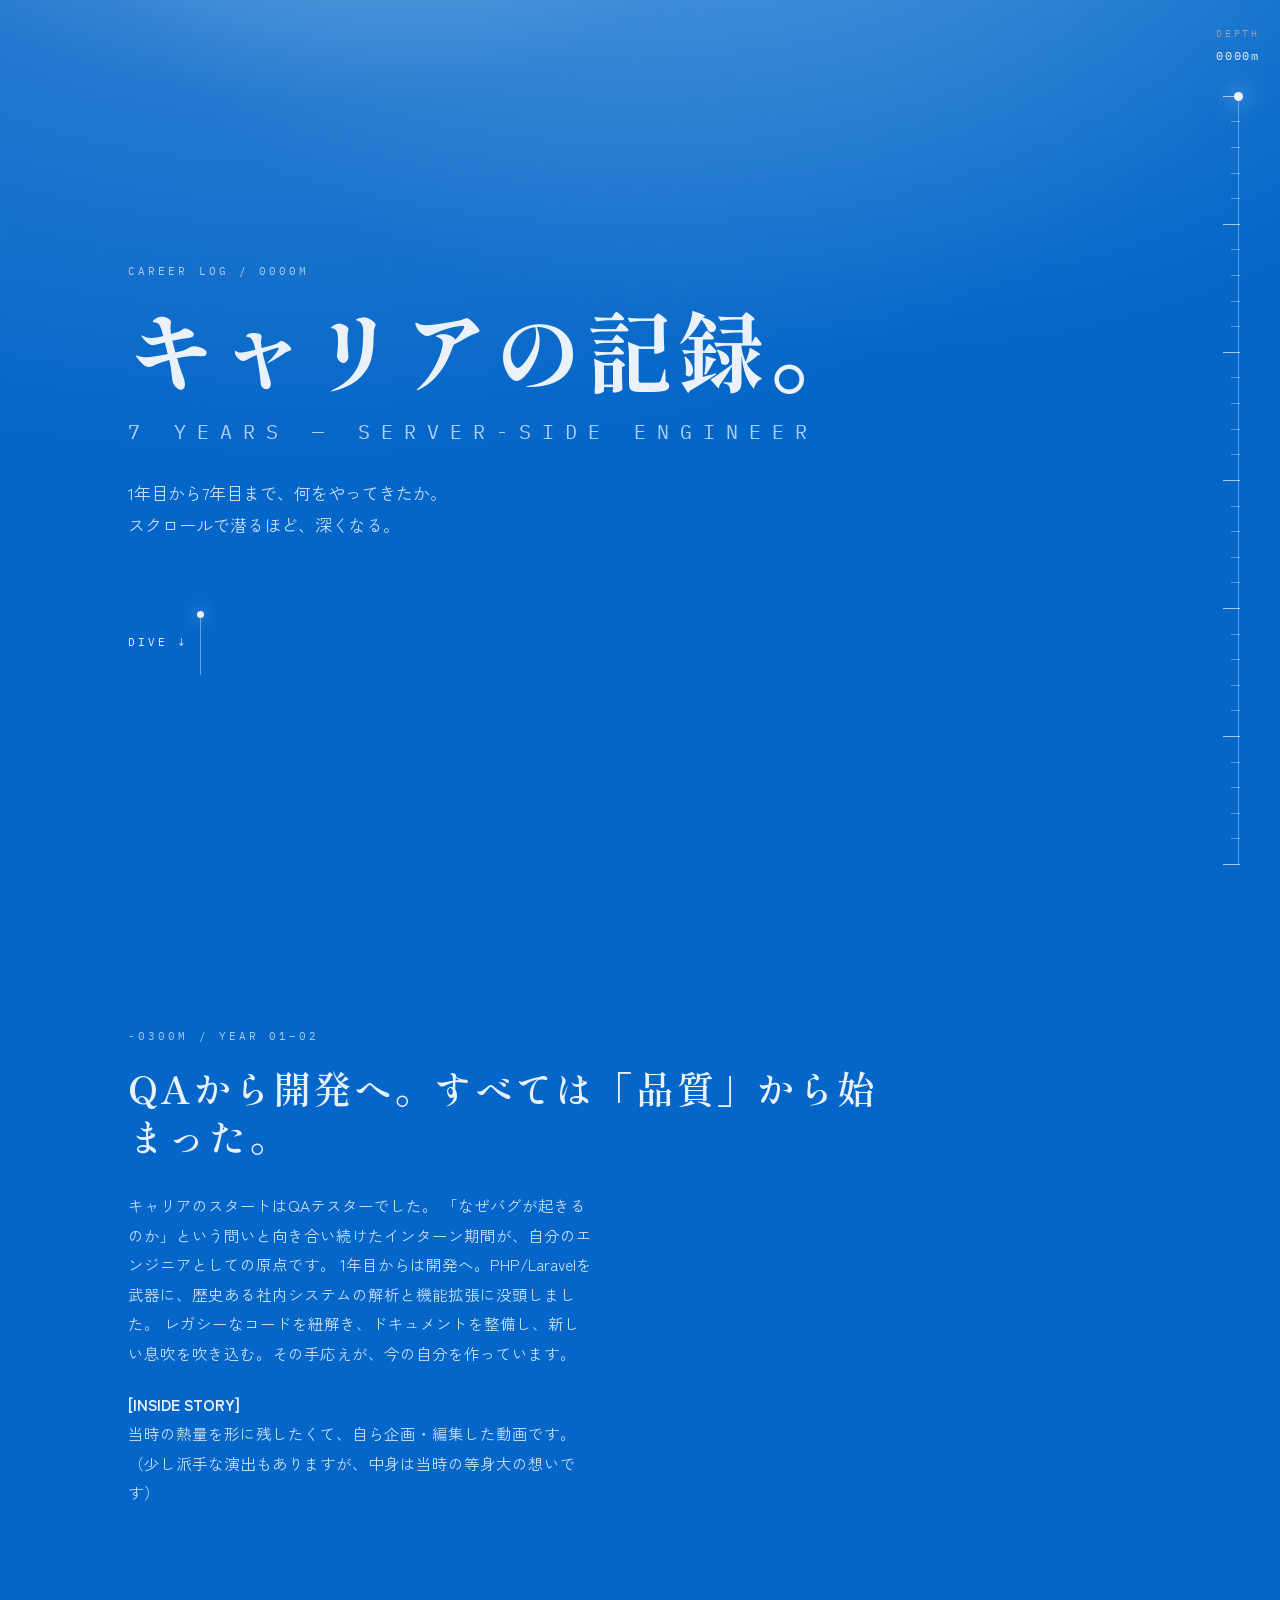
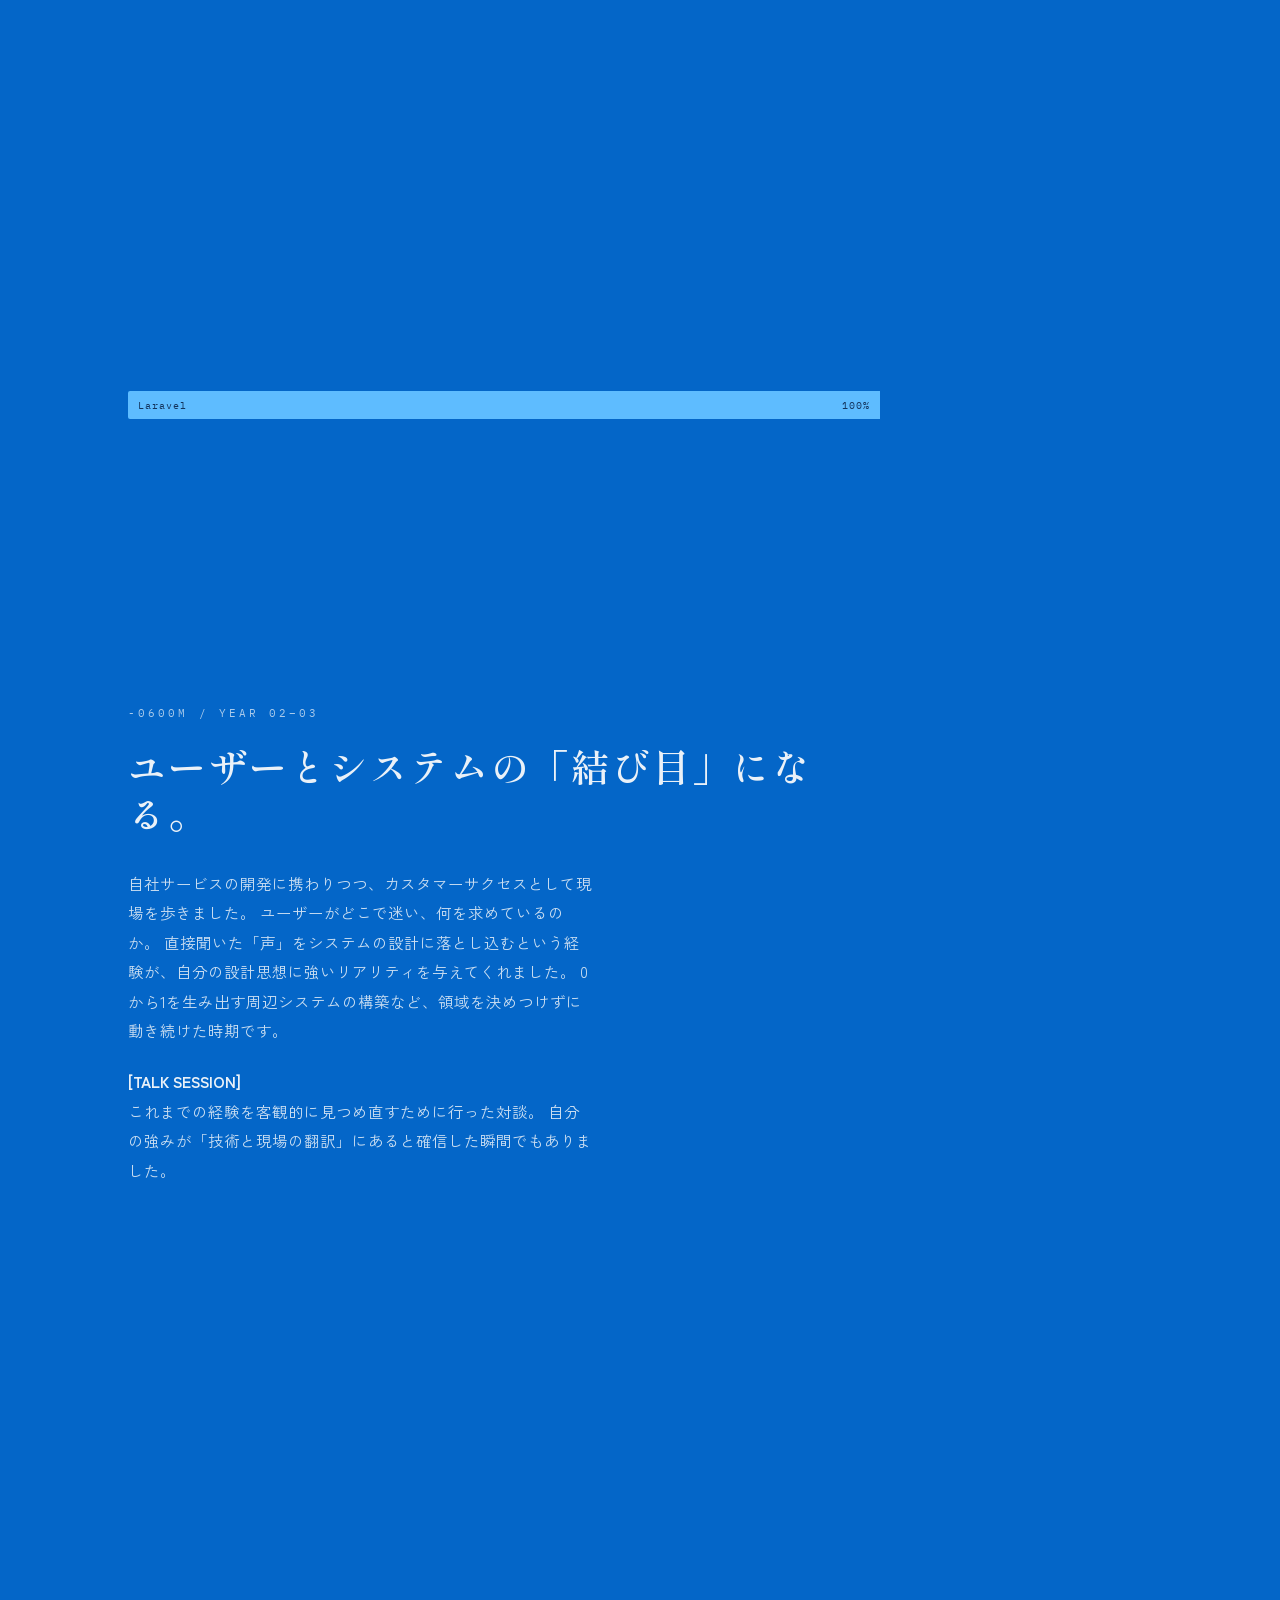
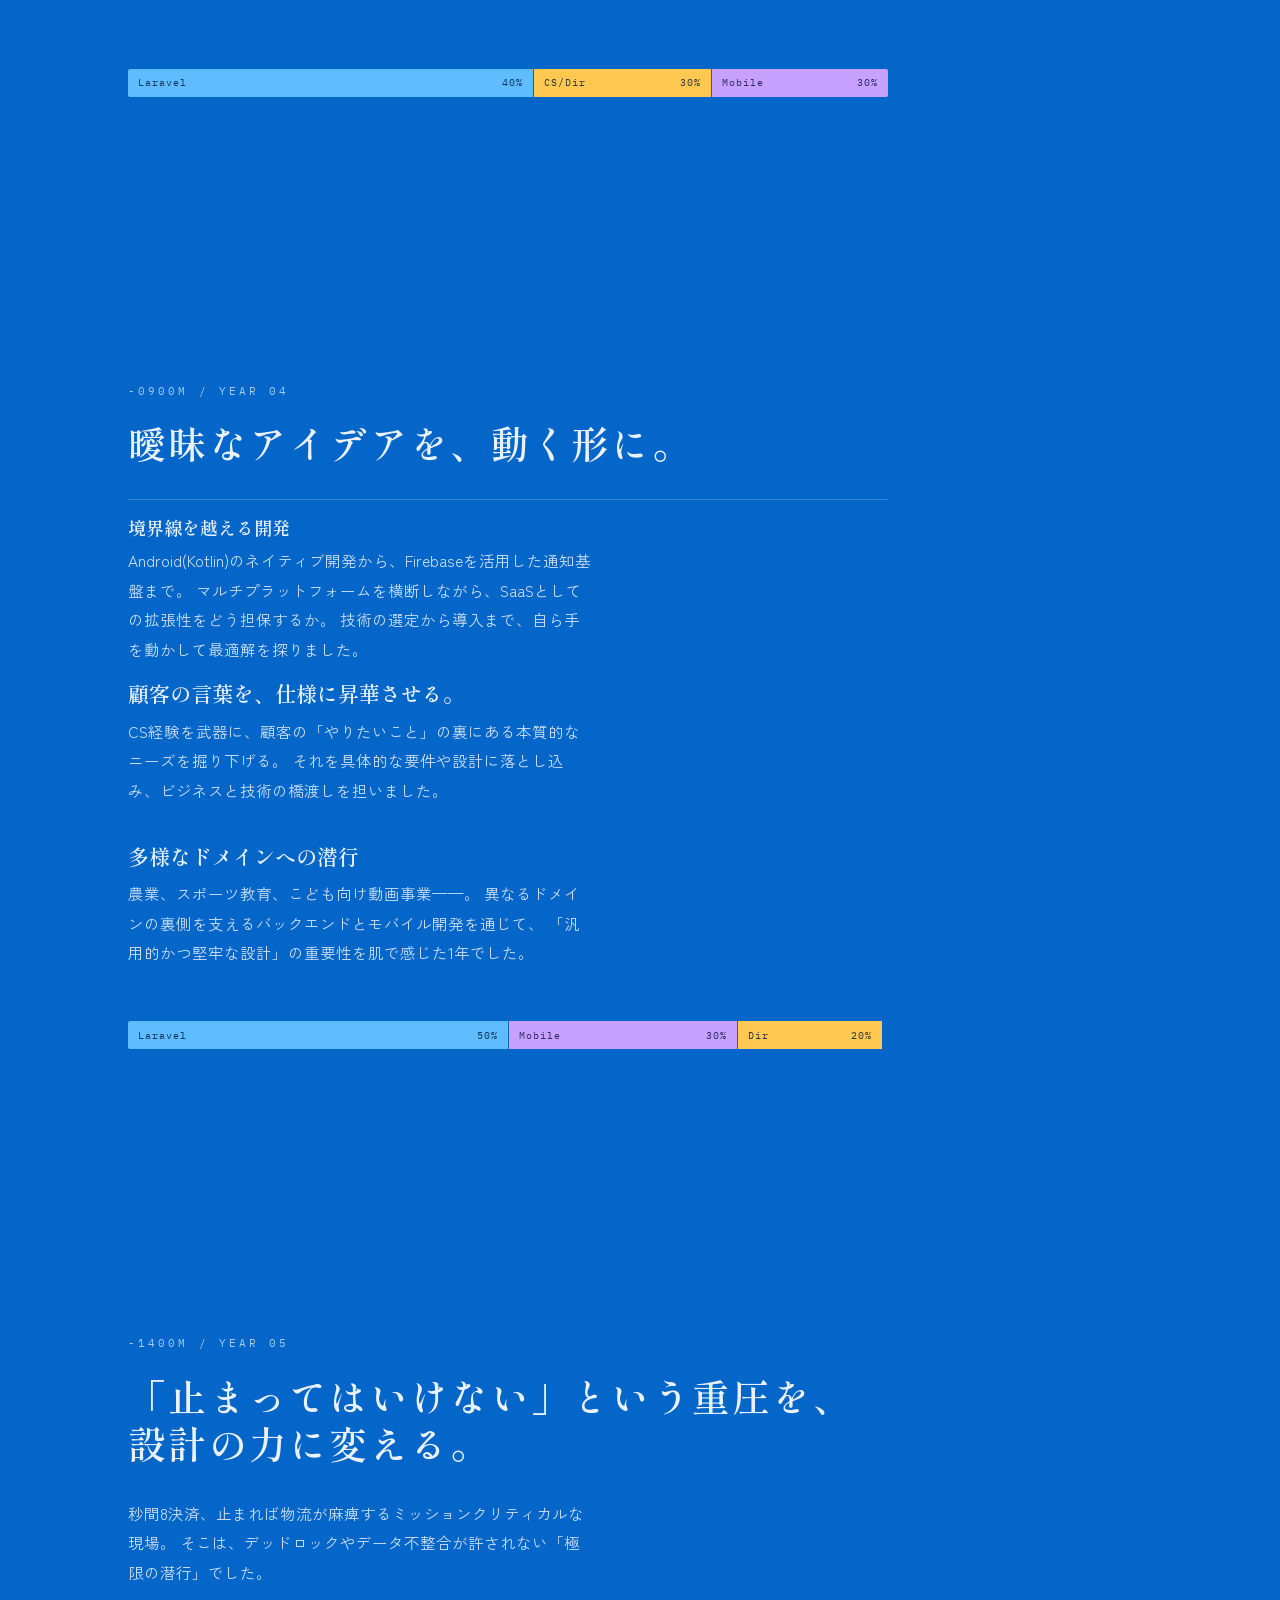
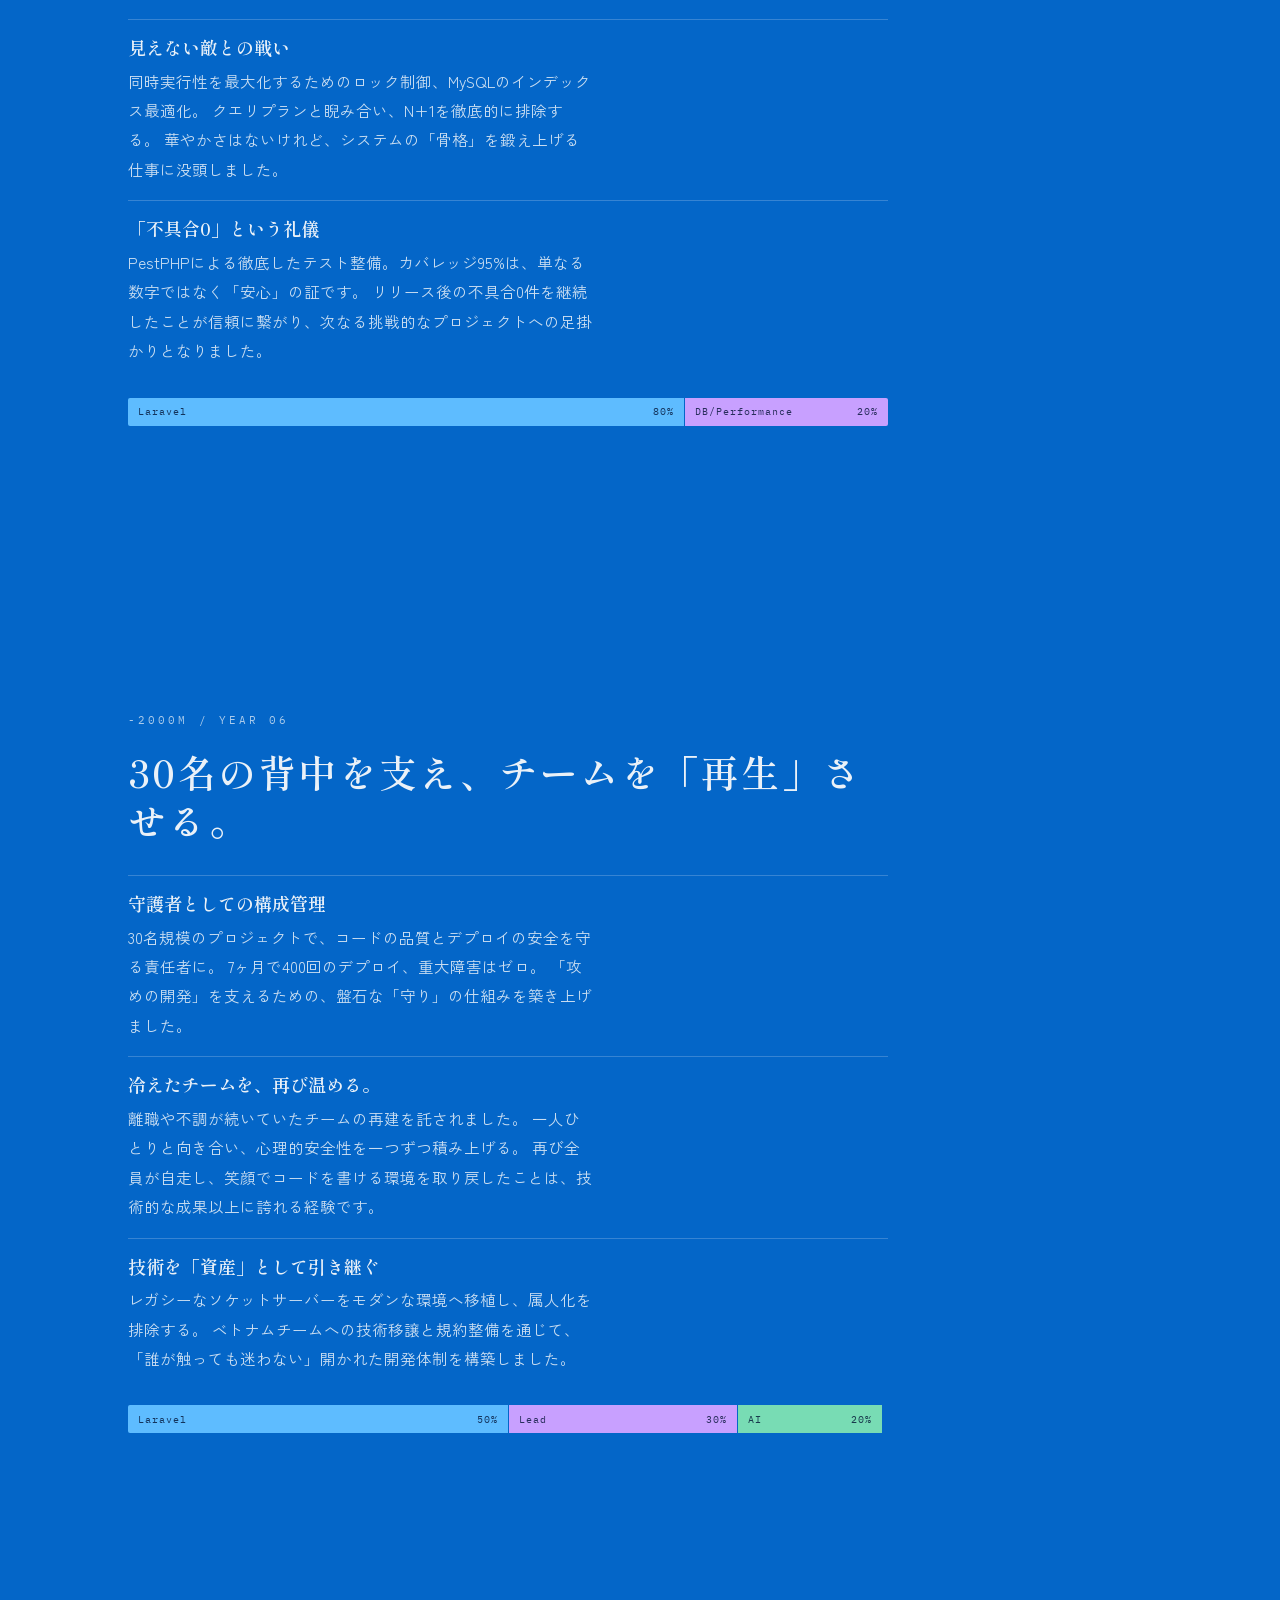
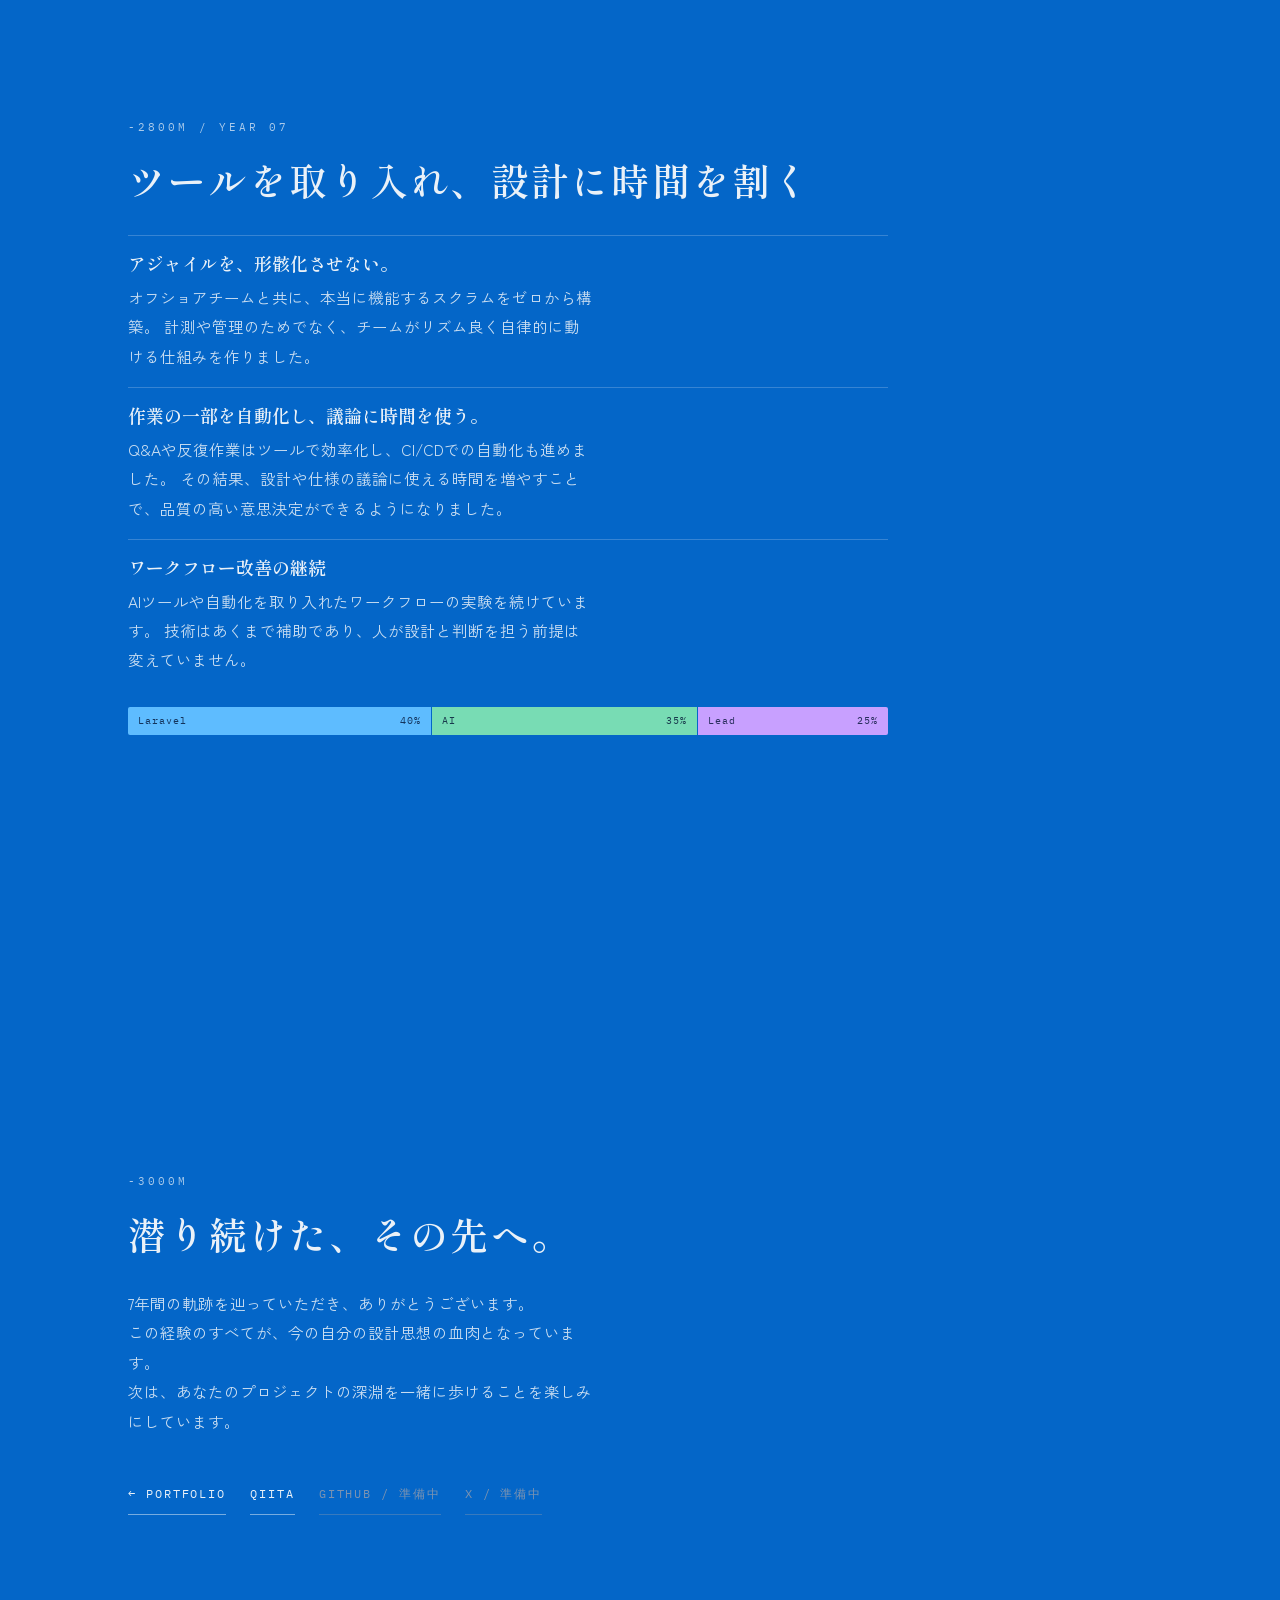
==== commit e35047c8: "feat(analytics): integrate Google Tag Manager for enhanced tracking" ====
--- a/history.html
+++ b/history.html
@@ -1,6 +1,13 @@
 <!doctype html>
 <html lang="ja">
   <head>
+    <!-- Google Tag Manager -->
+    <script>(function(w,d,s,l,i){w[l]=w[l]||[];w[l].push({'gtm.start':
+    new Date().getTime(),event:'gtm.js'});var f=d.getElementsByTagName(s)[0],
+    j=d.createElement(s),dl=l!='dataLayer'?'&l='+l:'';j.async=true;j.src=
+    'https://www.googletagmanager.com/gtm.js?id='+i+dl;f.parentNode.insertBefore(j,f);
+    })(window,document,'script','dataLayer','GTM-K39FHRSS');</script>
+    <!-- End Google Tag Manager -->
     <meta charset="utf-8">
     <meta name="viewport" content="width=device-width, initial-scale=1">
     <meta
@@ -19,6 +26,10 @@
     <link rel="stylesheet" href="./style/history.css?v=hist">
   </head>
   <body>
+    <!-- Google Tag Manager (noscript) -->
+    <noscript><iframe src="https://www.googletagmanager.com/ns.html?id=GTM-K39FHRSS"
+    height="0" width="0" style="display:none;visibility:hidden"></iframe></noscript>
+    <!-- End Google Tag Manager (noscript) -->
     <canvas id="marine-snow" aria-hidden="true"></canvas>
     <div class="sun-rays" aria-hidden="true"></div>
 
--- a/style/history.css
+++ b/style/history.css
@@ -120,7 +120,6 @@
   display: inline-flex;
   align-items: center;
   gap: 8px;
-  margin-bottom: 3rem;
   color: var(--ink-soft);
   font-family: "IBM Plex Mono", ui-monospace, monospace;
   font-size: 11px;
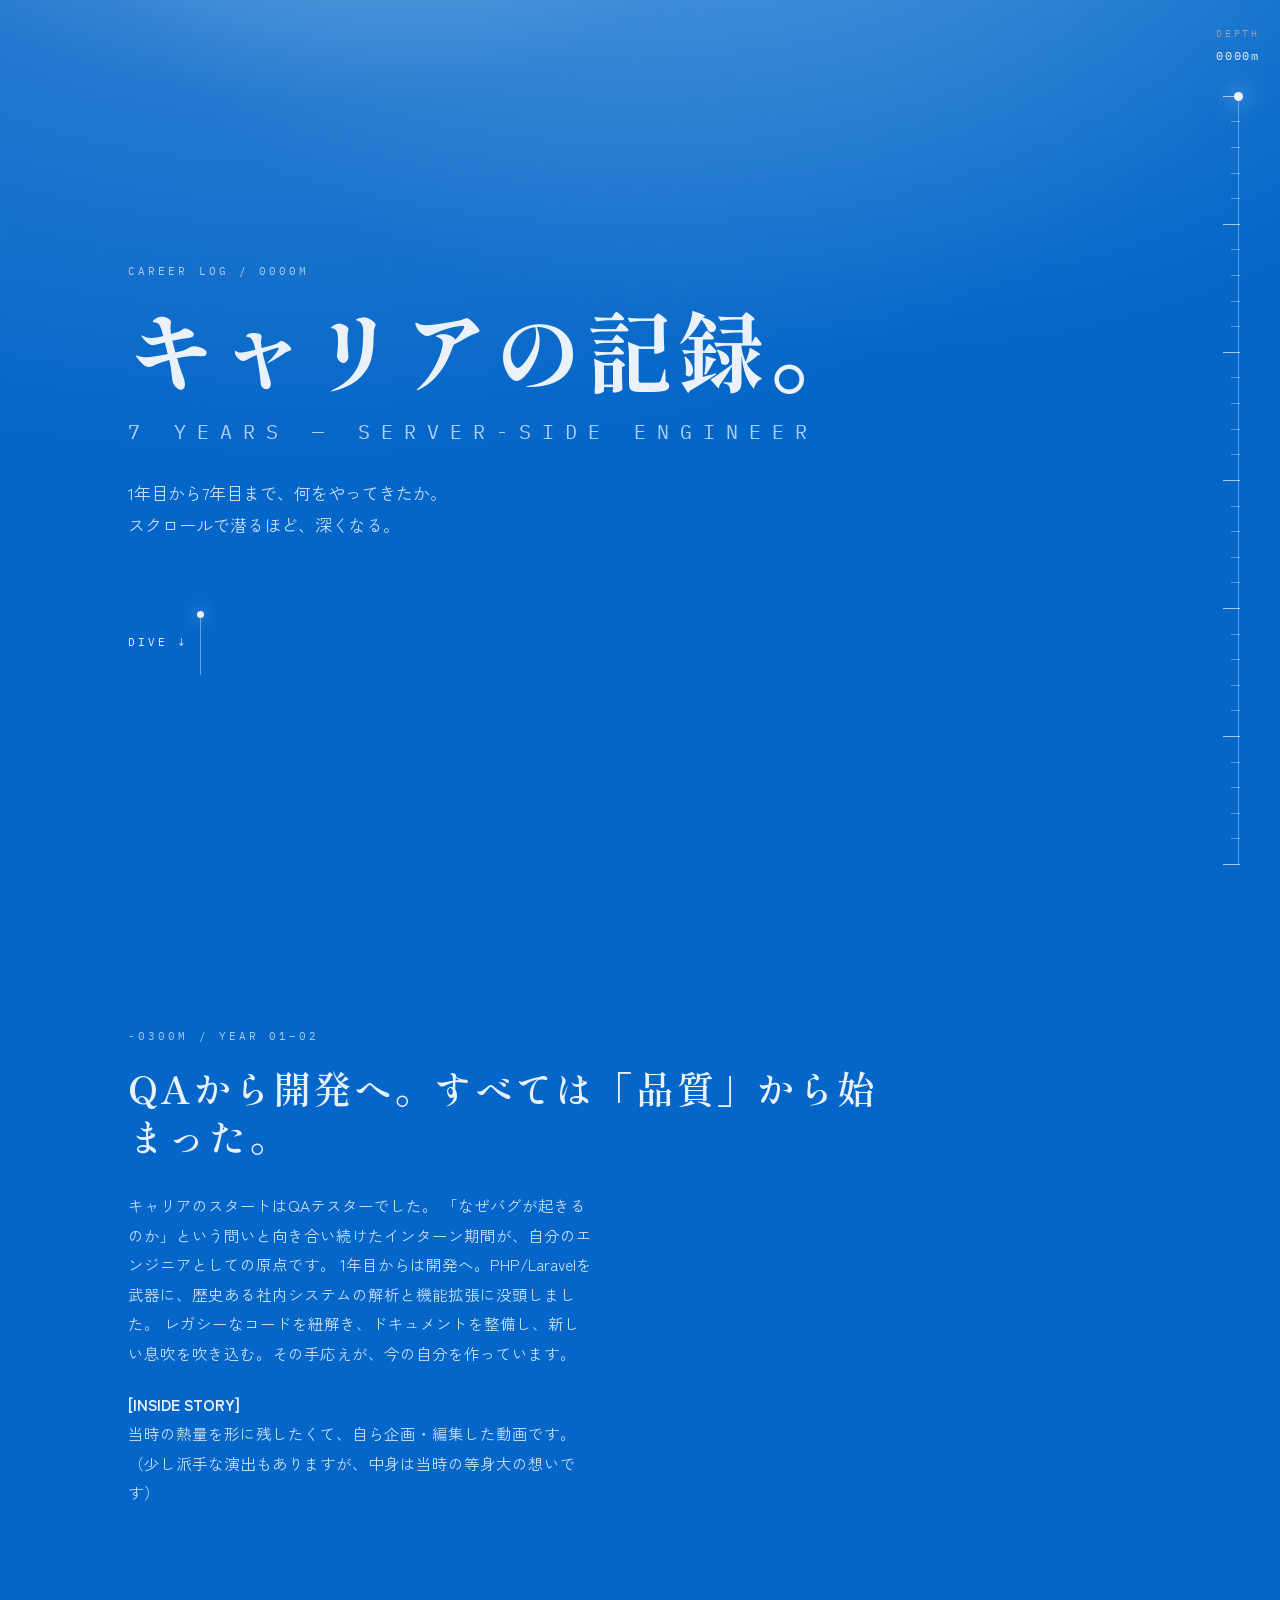
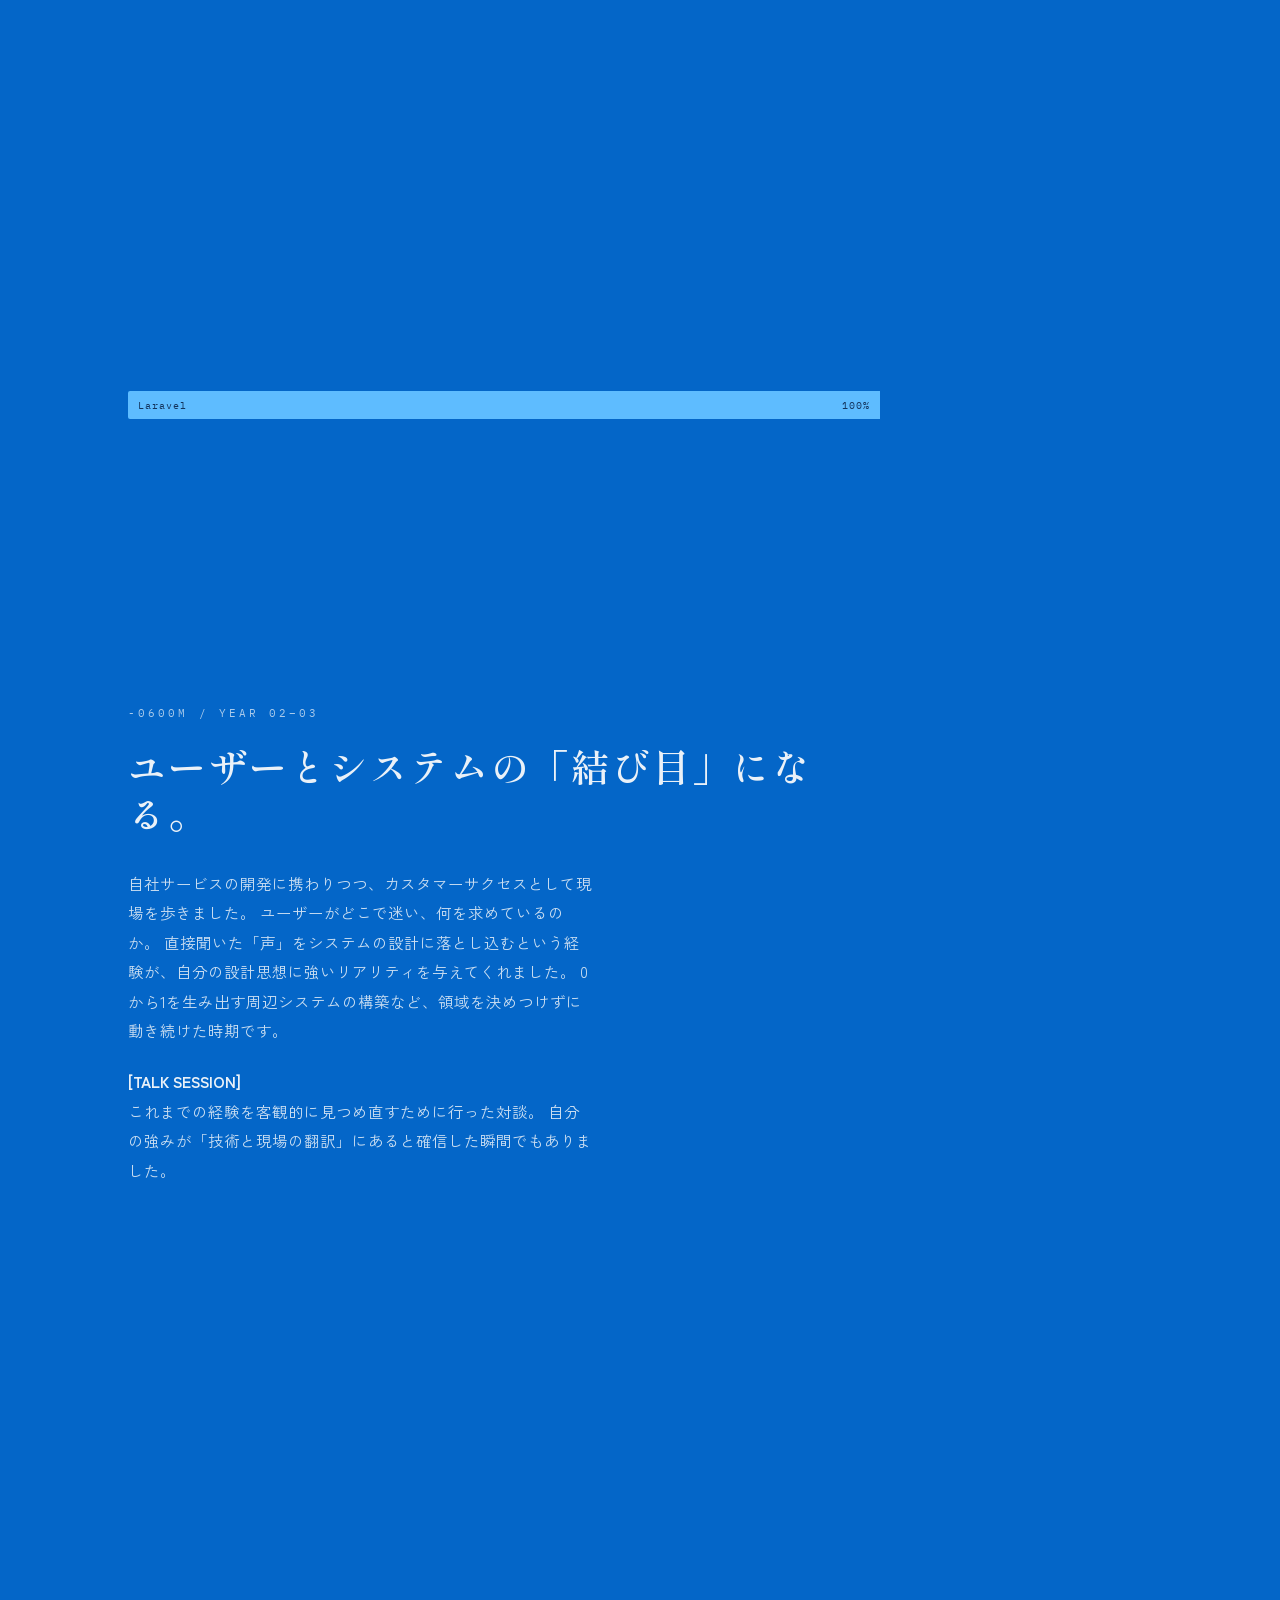
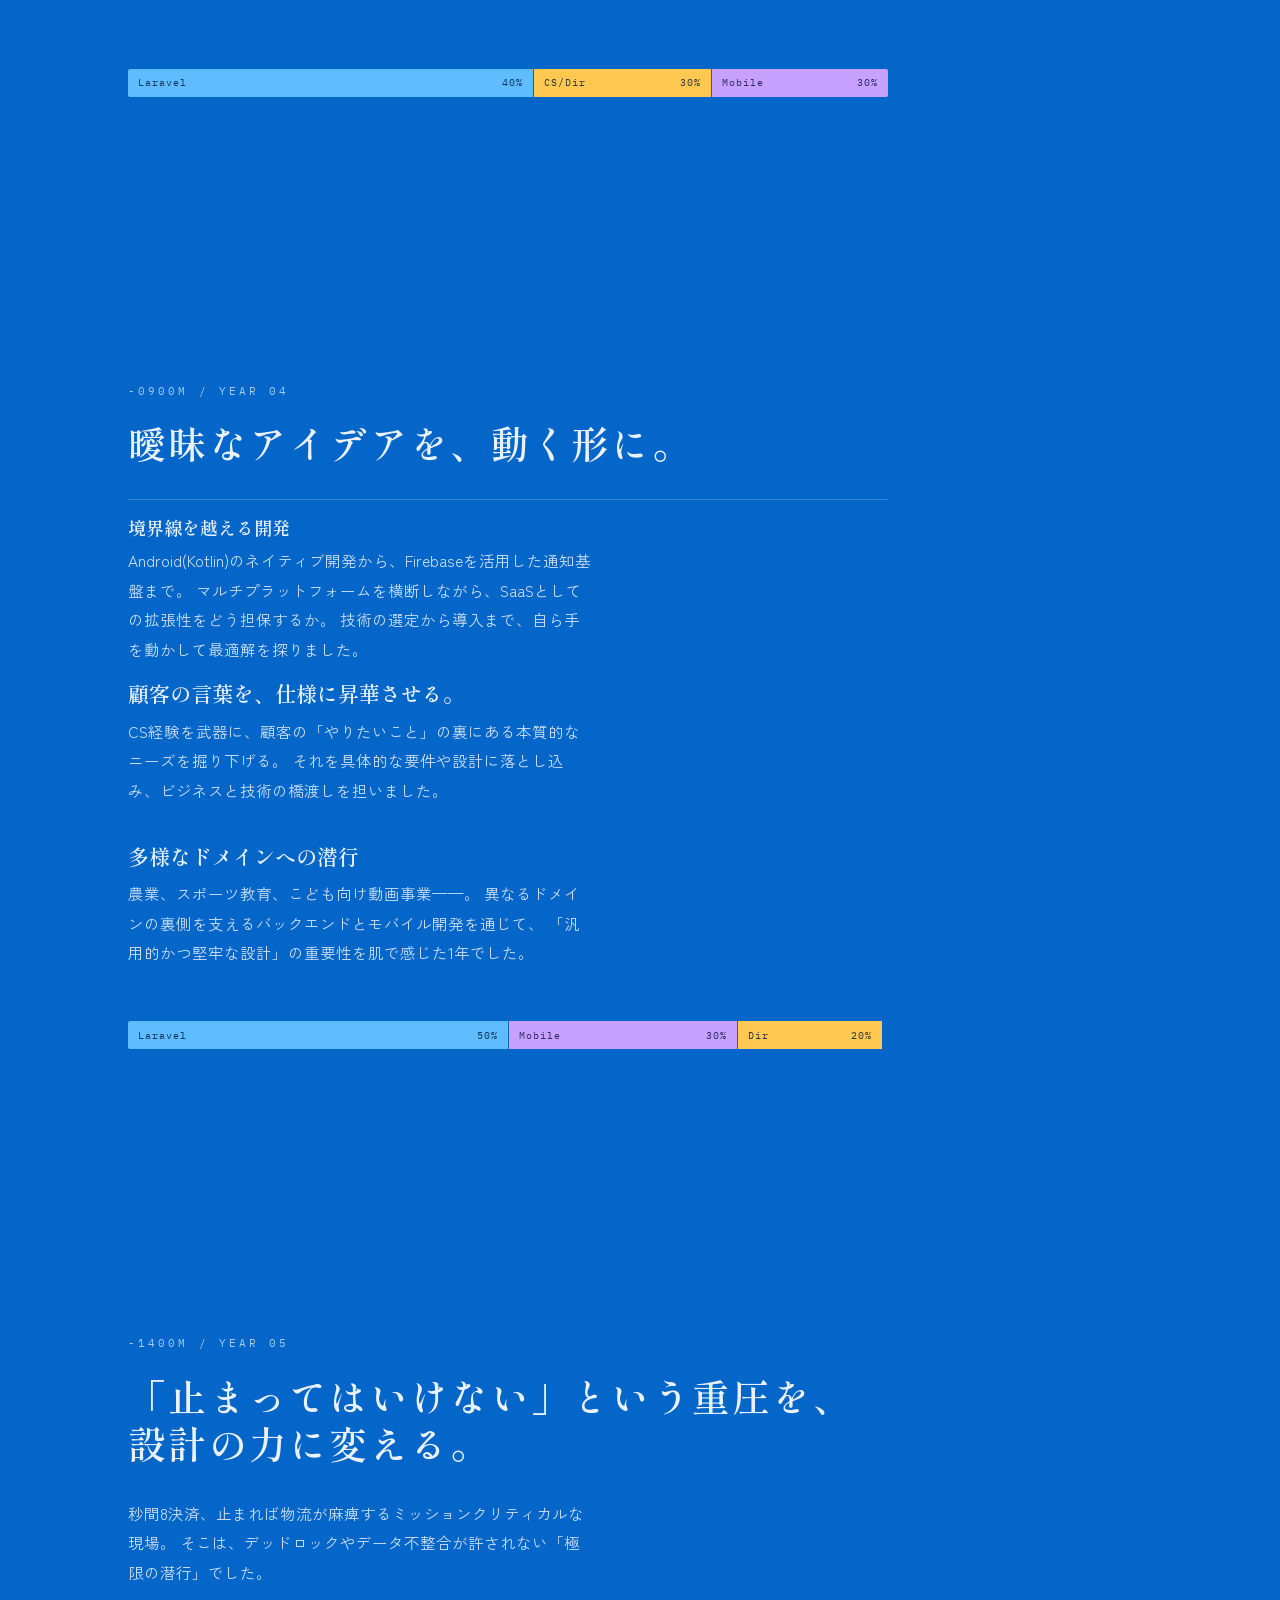
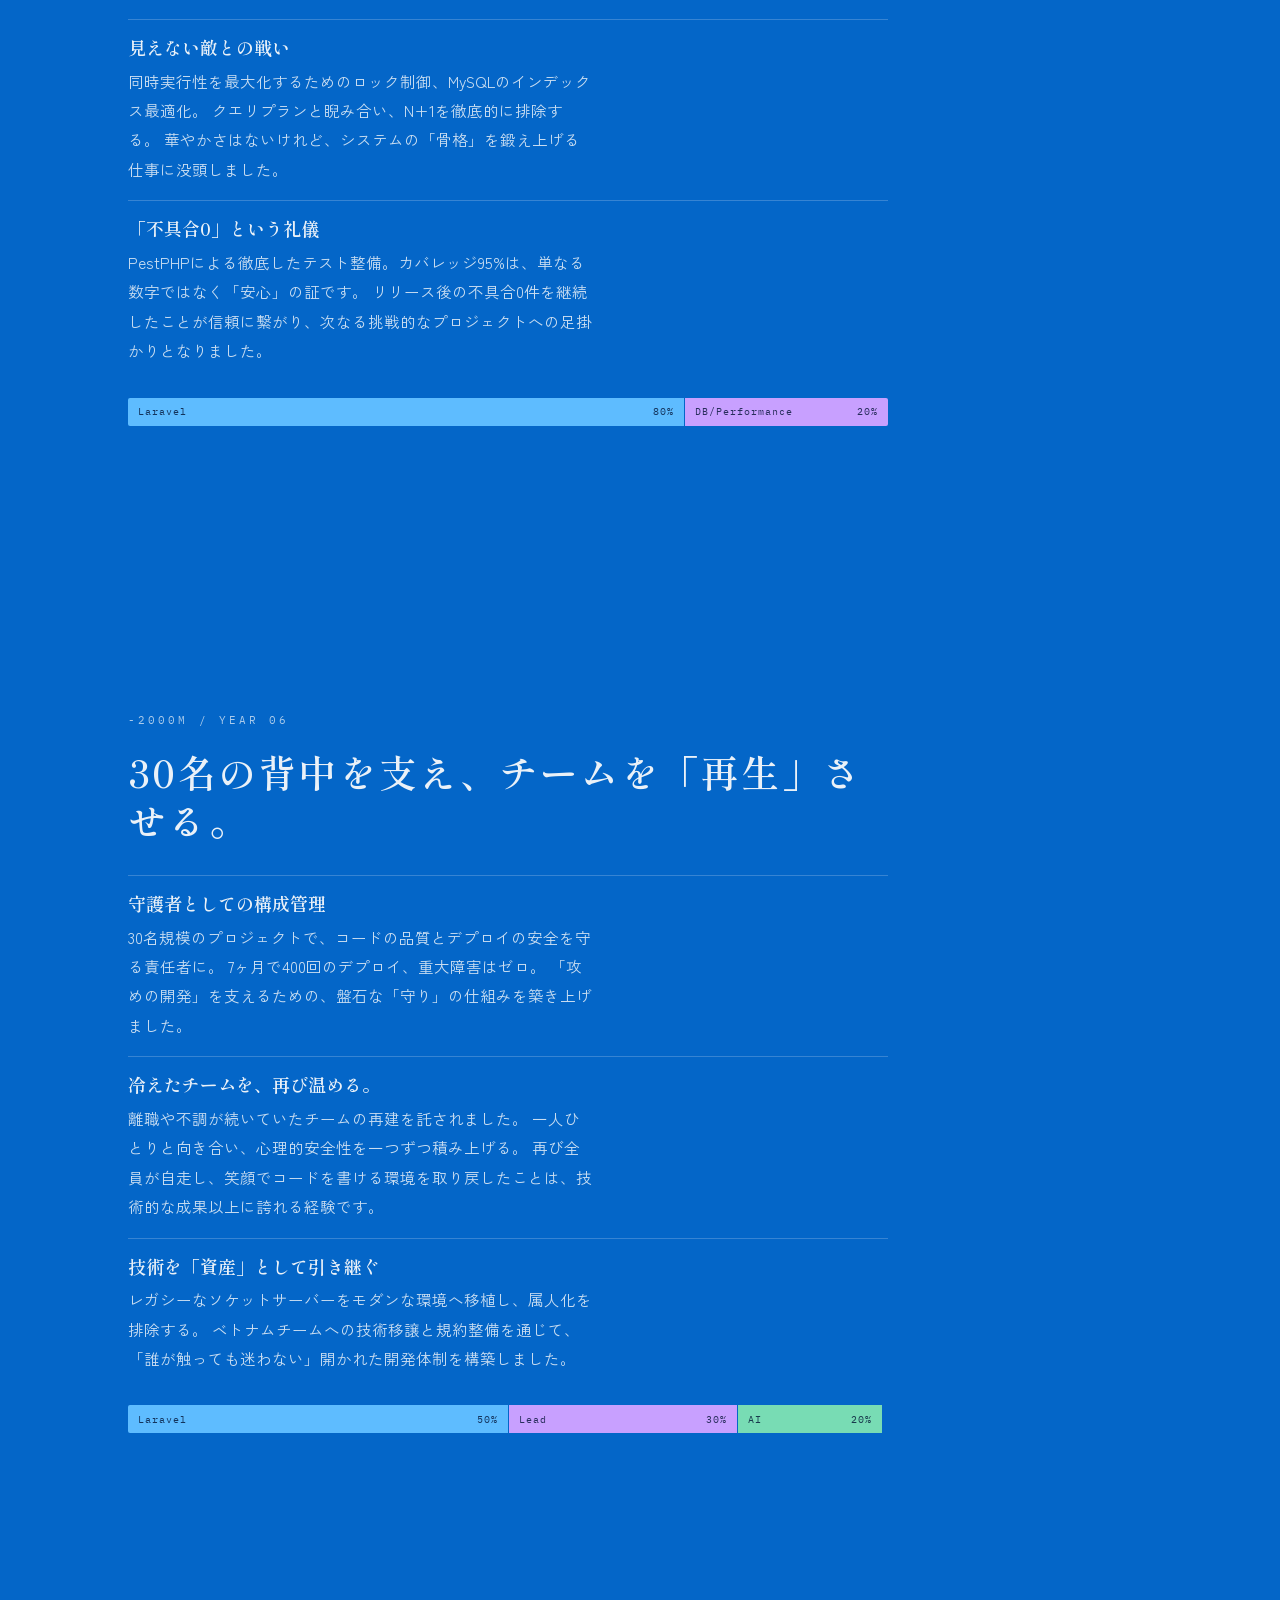
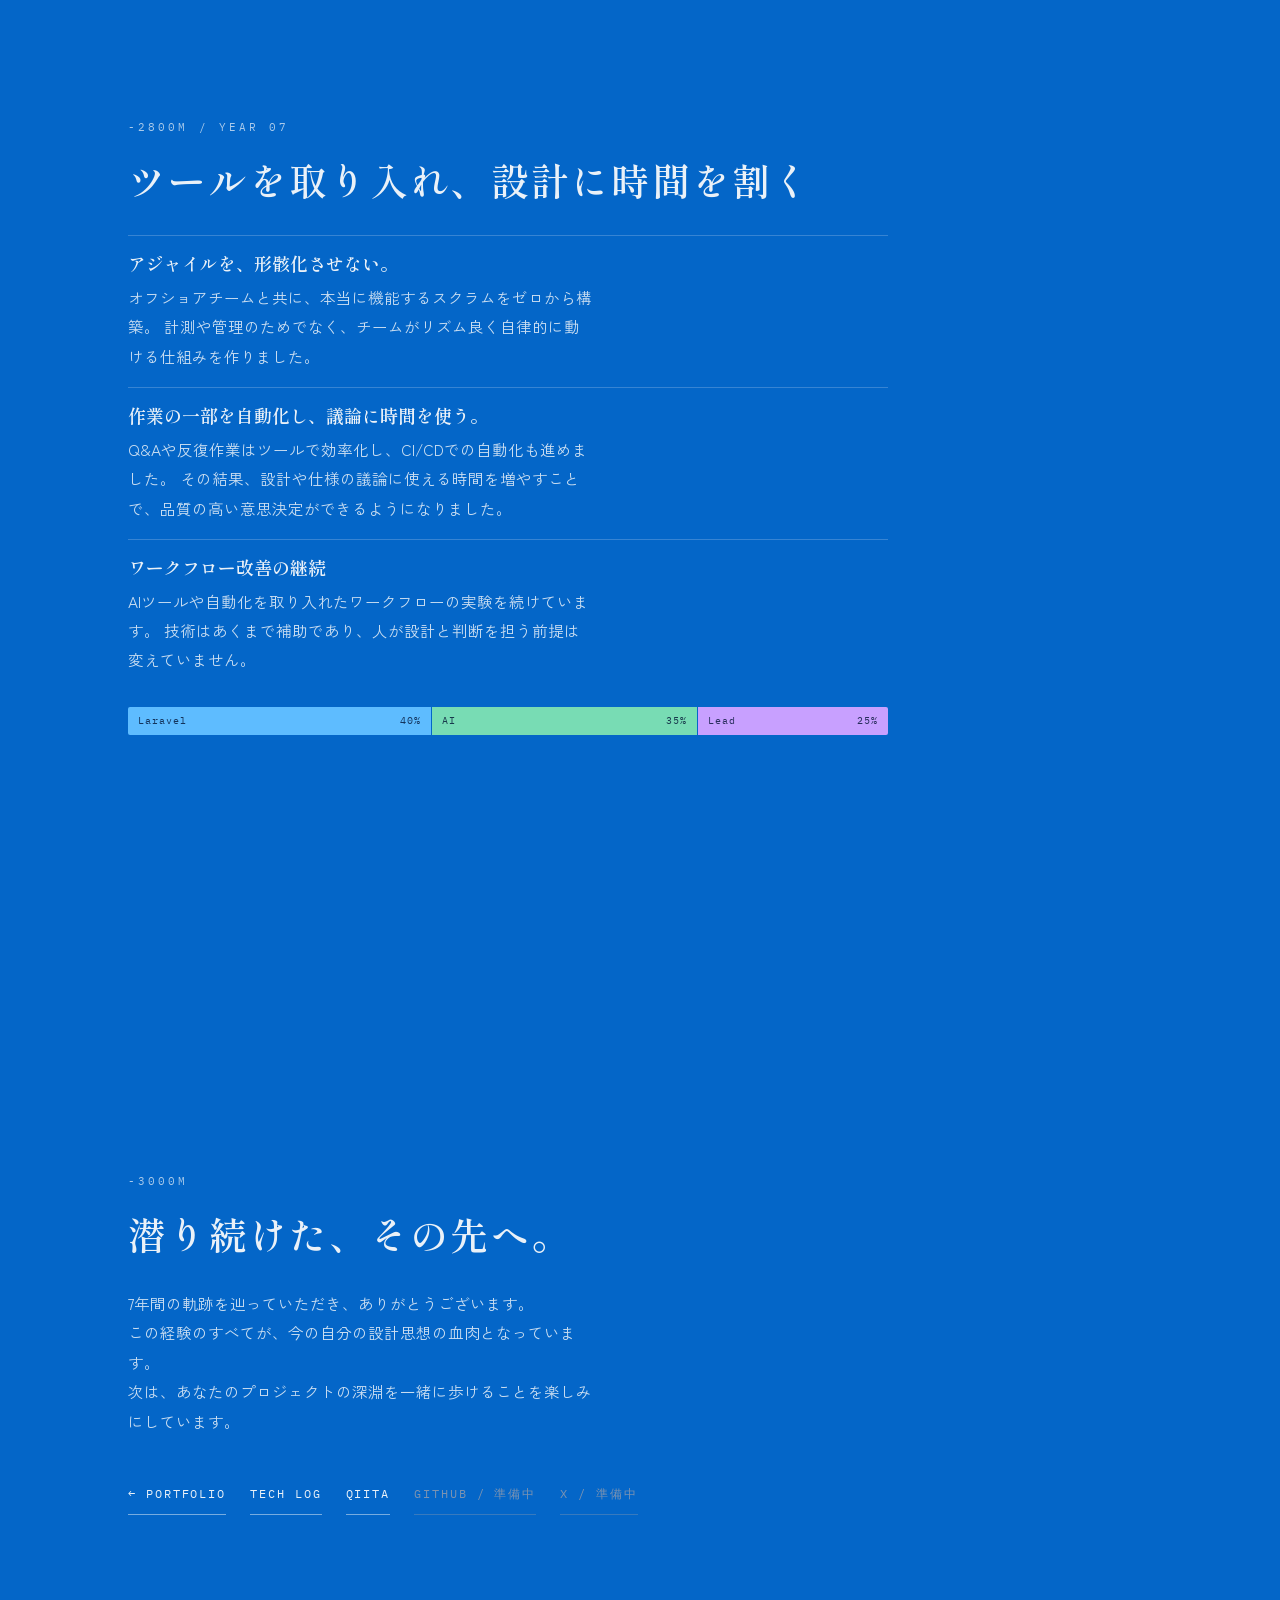
==== commit 13705a84: "feat: implement blog module with new layout styles and three technical articles" ====
--- a/history.html
+++ b/history.html
@@ -344,6 +344,7 @@
 
           <nav class="links" aria-label="ページリンク">
             <a href="./index.html" class="back-link" aria-label="ポートフォリオトップへ戻る">← PORTFOLIO</a>
+            <a href="./blog.html">TECH LOG</a>
             <a href="https://qiita.com/dialog-riku" target="_blank" rel="noreferrer">QIITA</a>
             <span aria-disabled="true">GITHUB / 準備中</span>
             <span aria-disabled="true">X / 準備中</span>
